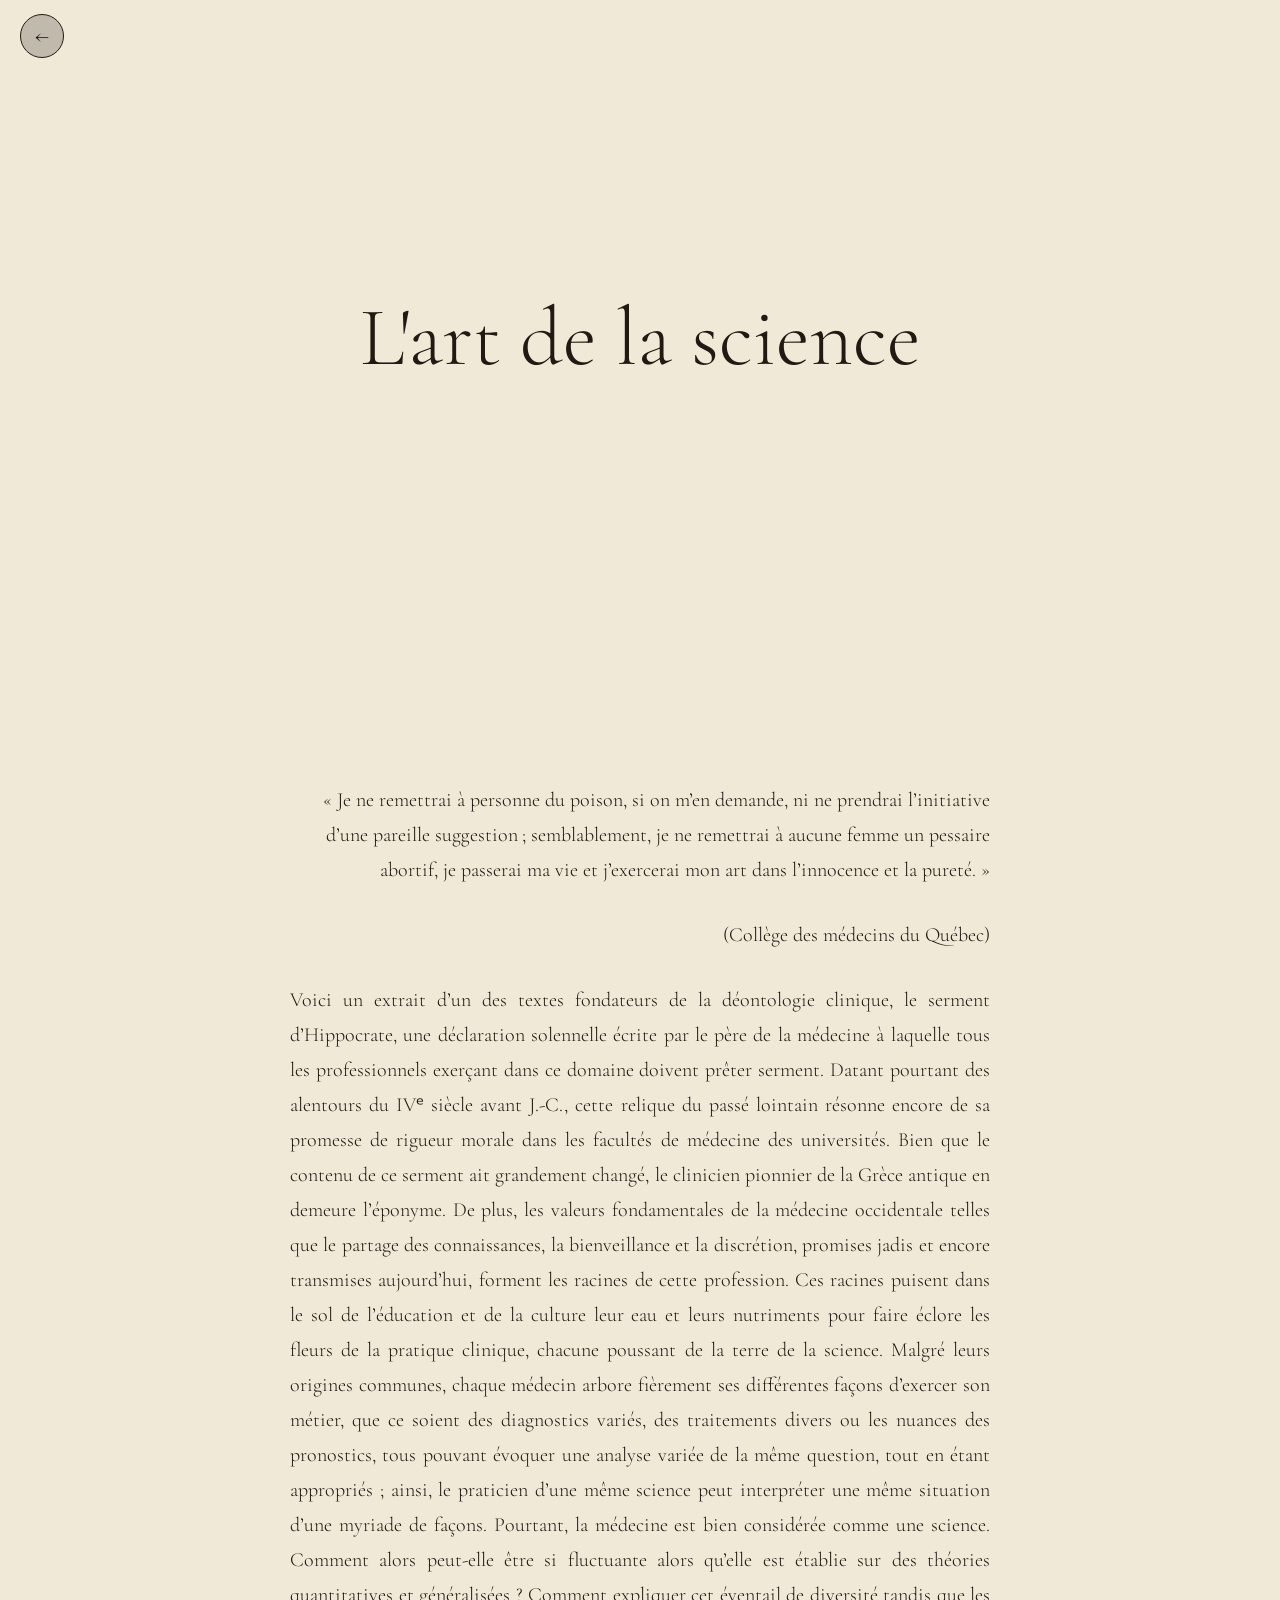
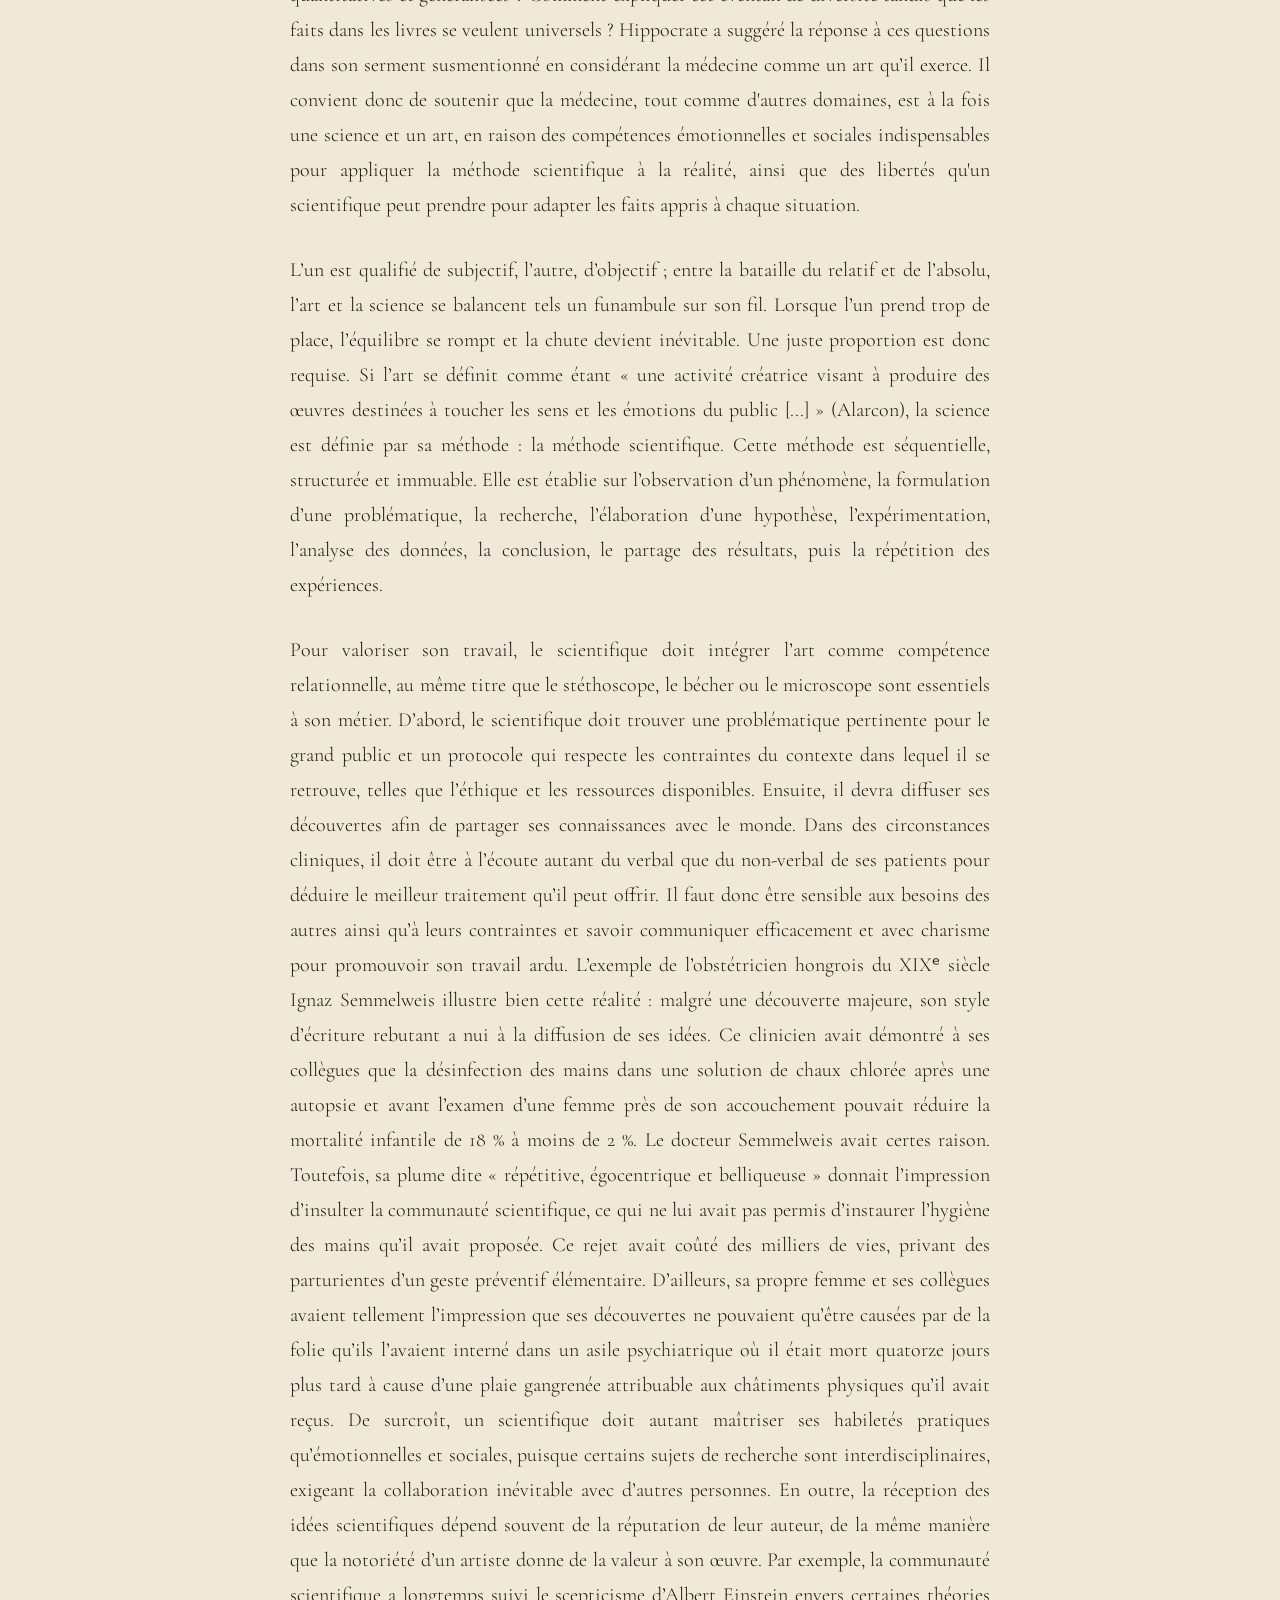
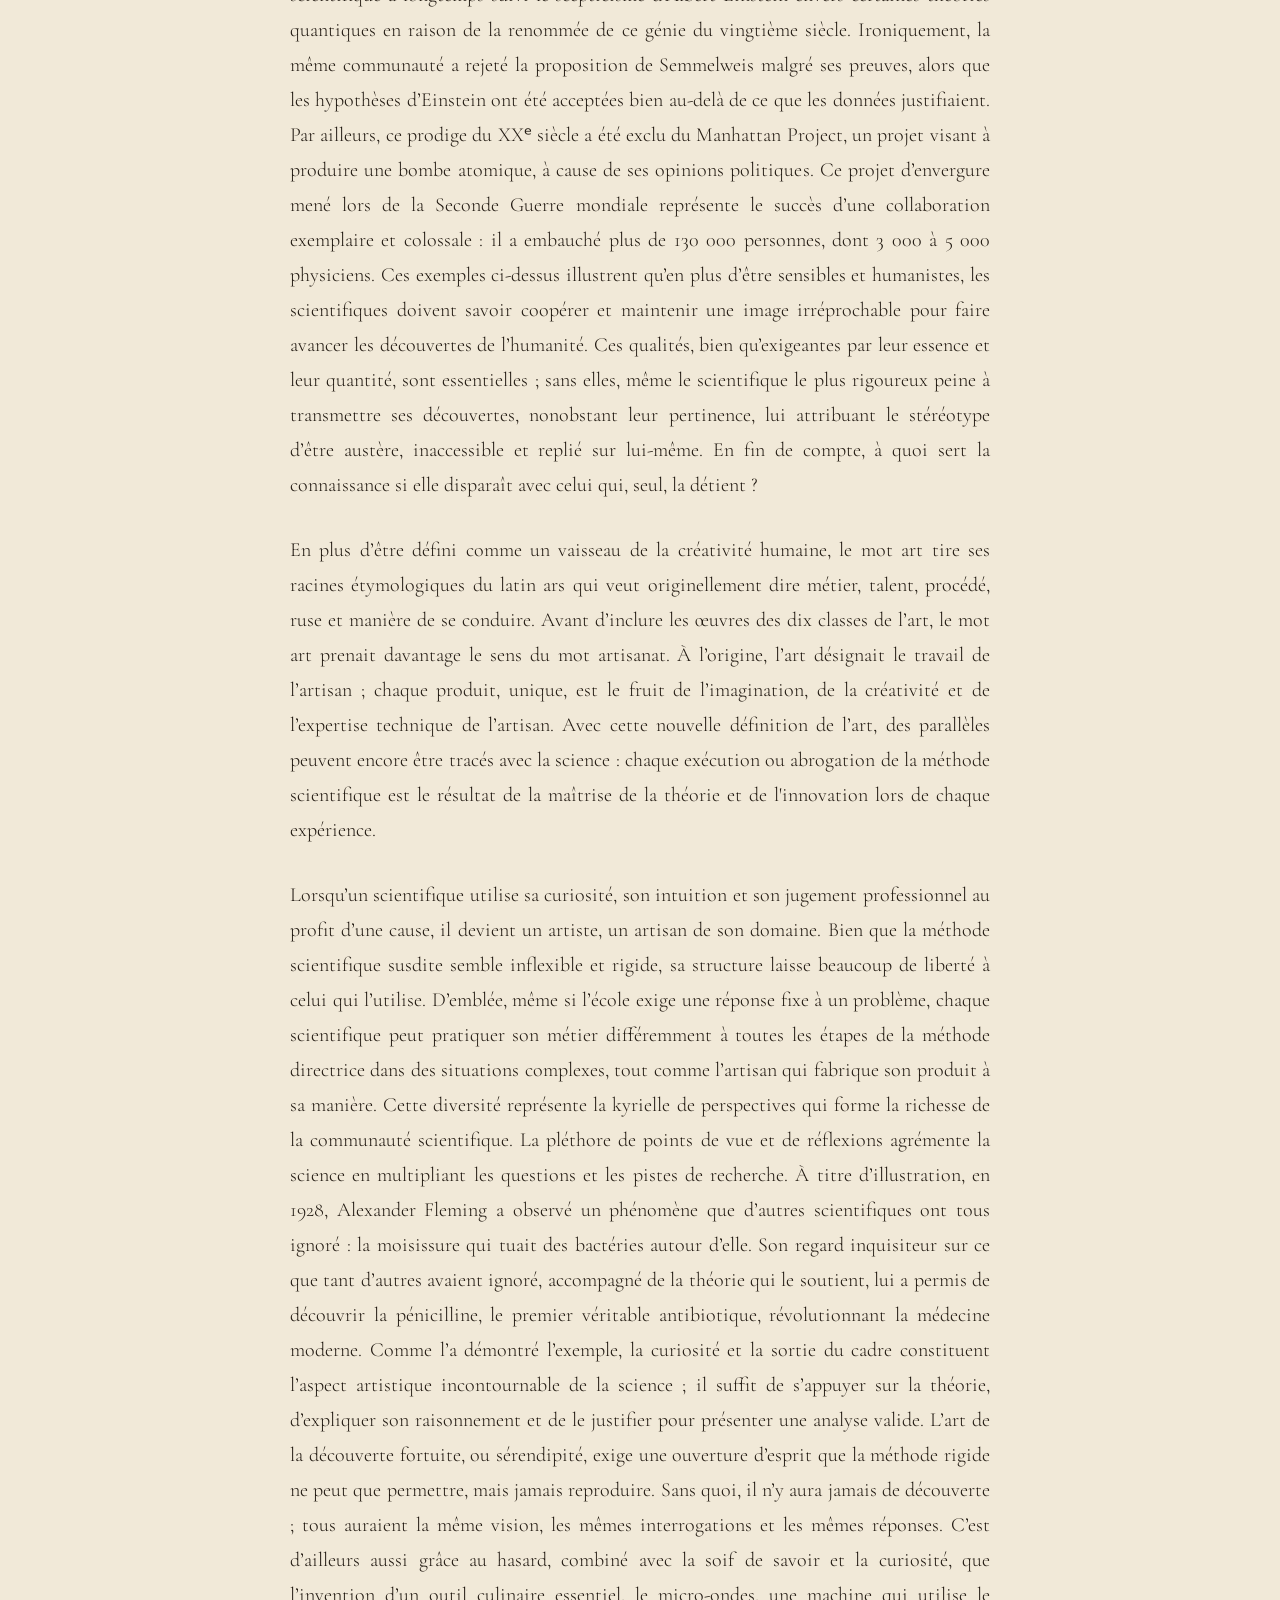
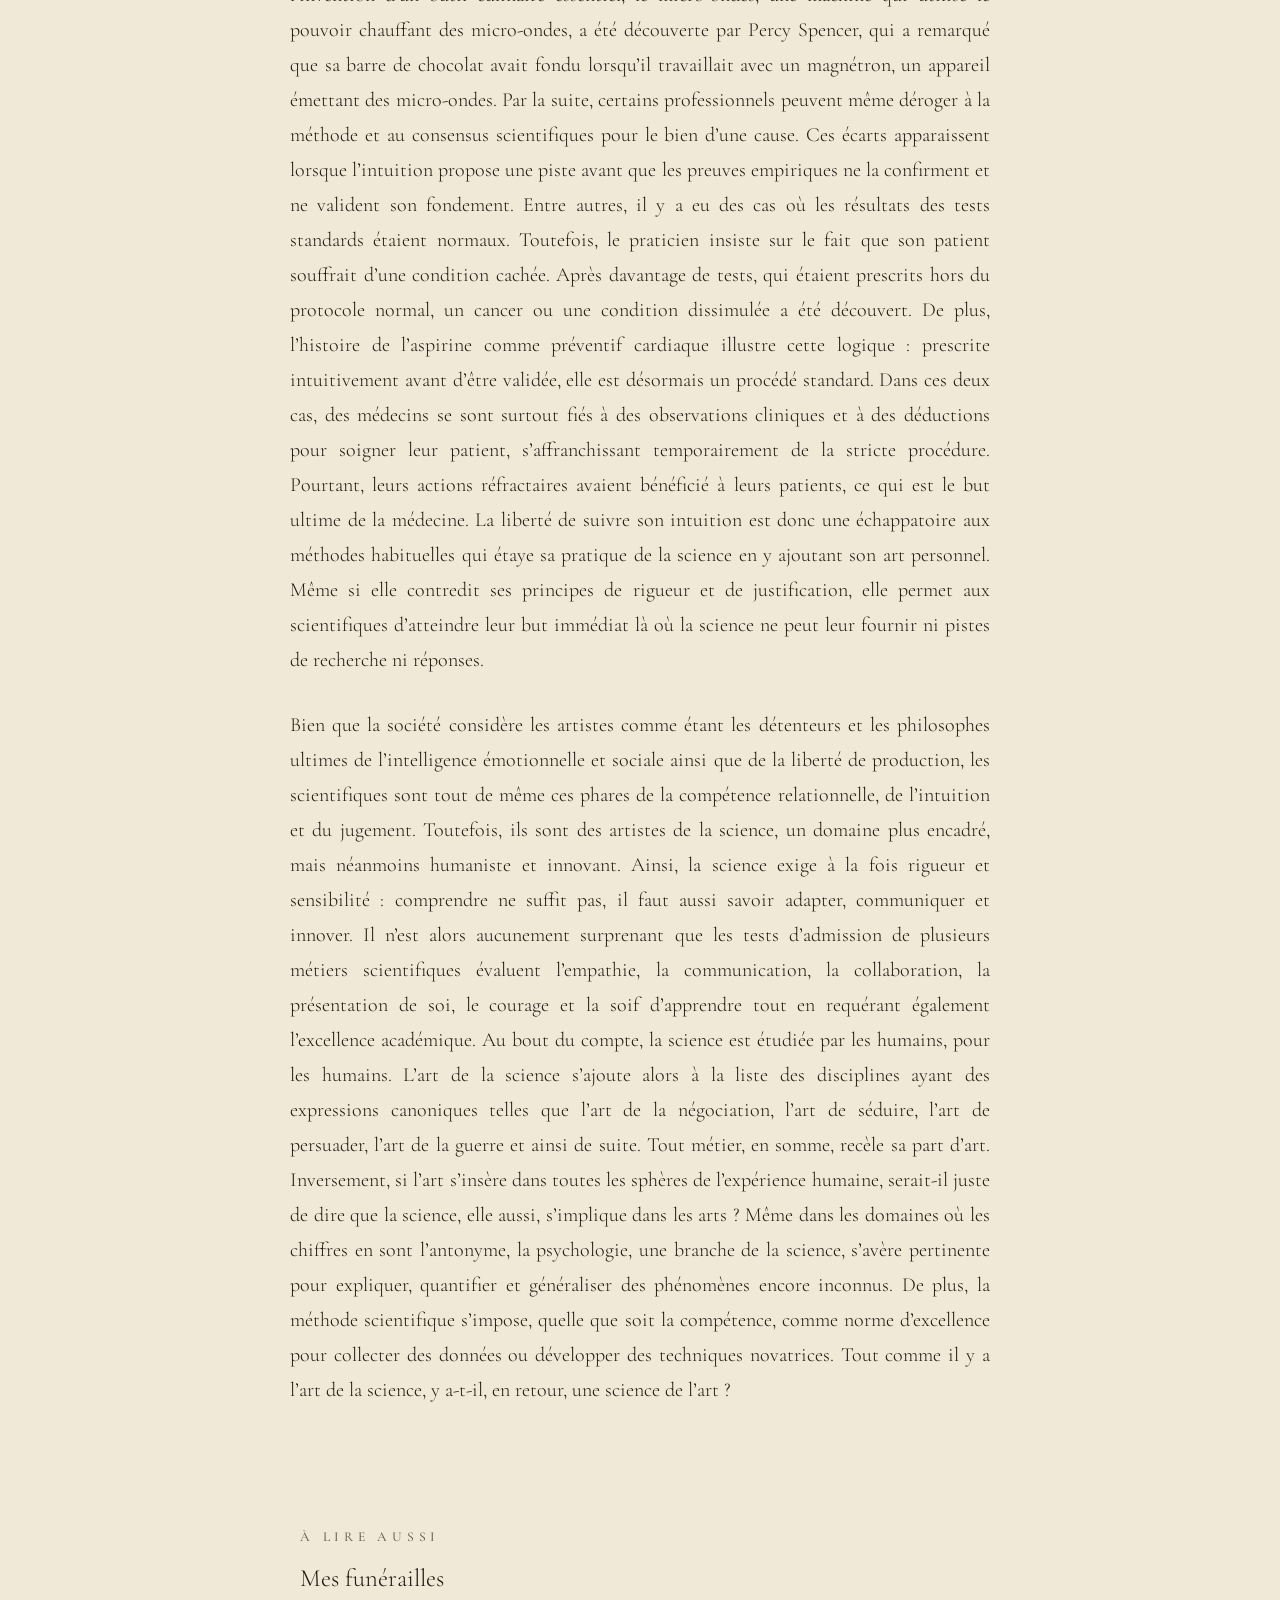
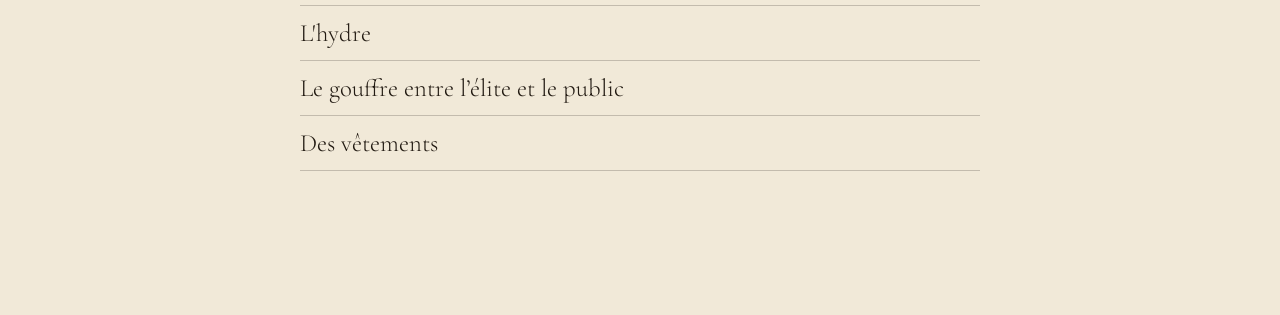
==== textes/l-art-de-la-science/index.html @ 36c3bfe8 "Update index.html" ====
<!DOCTYPE html>
<html lang="fr" class="standalone">
<head>
<meta charset="utf-8">
<meta name="viewport" content="width=device-width, initial-scale=1, viewport-fit=cover">
<title>L'art de la science — Le Contre-Journal</title>
<meta name="description" content="L'art de la science : une réflexion sur la médecine, la méthode scientifique et la place de la créativité dans la pratique scientifique.">
<link rel="canonical" href="https://lecontre-journal.com/textes/l-art-de-la-science/">
<meta name="robots" content="index,follow,max-image-preview:large">
<meta name="theme-color" content="#f1e9d8">
<meta property="og:type" content="article">
<meta property="og:site_name" content="Le Contre-Journal">
<meta property="og:locale" content="fr_FR">
<meta property="og:title" content="L'art de la science — Le Contre-Journal">
<meta property="og:description" content="Une réflexion sur la médecine comme science et comme art.">
<meta property="og:url" content="https://lecontre-journal.com/textes/l-art-de-la-science/">
<meta name="twitter:card" content="summary">
<meta name="twitter:title" content="L'art de la science — Le Contre-Journal">
<meta name="twitter:description" content="Une réflexion sur la médecine comme science et comme art.">

<link rel="icon" href="../../favicon.svg" type="image/svg+xml">
<link rel="stylesheet" href="https://fonts.googleapis.com/css2?family=Cormorant+Garamond:ital,wght@0,300;0,500;0,700;1,300;1,500&family=EB+Garamond:ital,wght@0,400;0,600;1,400&family=Playfair+Display:ital,wght@0,400;0,700;1,400&family=Cinzel:wght@400;600&family=Special+Elite&family=Inter:wght@300;500&family=Caveat:wght@400;600&display=swap">
<link rel="stylesheet" href="../../style.css">

<script type="application/ld+json">
{
  "@context": "https://schema.org",
  "@type": "Article",
  "name": "L'art de la science",
  "headline": "L'art de la science",
  "description": "Une réflexion sur la médecine comme science et comme art.",
  "inLanguage": "fr",
  "url": "https://lecontre-journal.com/textes/l-art-de-la-science/",
  "isPartOf": {
    "@type": "WebSite",
    "name": "Le Contre-Journal",
    "url": "https://lecontre-journal.com/"
  },
  "publisher": {
    "@type": "Organization",
    "name": "Le Contre-Journal"
  },
  "genre": "Textes"
}
</script>

<style>
html, body {
    background: #f1e9d8;
}
</style>

<noscript>
<style>
.l {
    opacity: 1 !important;
    transform: none !important;
    filter: none !important;
    letter-spacing: normal !important;
}
</style>
</noscript>
</head>

<body class="standalone">

<main id="rd" class="show standalone" data-th="encre"
style="background:#f1e9d8;color:#221a12;--fgc:34,26,18;font-family:'Cormorant Garamond',Georgia,serif">

<a class="bk" href="../../index.html" aria-label="Retour à l’accueil">←</a>

<header class="hero">
    <h1>L'art de la science</h1>
</header>

<article class="tx" style="font-size:20px;line-height:1.75;padding-left:18px;padding-right:18px;text-align:left;letter-spacing:0em;font-weight:300;font-style:normal">

<p class="pp l" style="text-align:right">
« Je ne remettrai à personne du poison, si on m’en demande, ni ne prendrai l’initiative d’une pareille suggestion ; semblablement, je ne remettrai à aucune femme un pessaire abortif, je passerai ma vie et j’exercerai mon art dans l’innocence et la pureté. »
</p>

<p class="pp l" style="text-align:right">
(Collège des médecins du Québec)
</p>

<p class="pp l" style="text-align:justify">
Voici un extrait d’un des textes fondateurs de la déontologie clinique, le serment d’Hippocrate, une déclaration solennelle écrite par le père de la médecine à laquelle tous les professionnels exerçant dans ce domaine doivent prêter serment. Datant pourtant des alentours du IVᵉ siècle avant J.-C., cette relique du passé lointain résonne encore de sa promesse de rigueur morale dans les facultés de médecine des universités. Bien que le contenu de ce serment ait grandement changé, le clinicien pionnier de la Grèce antique en demeure l’éponyme. De plus, les valeurs fondamentales de la médecine occidentale telles que le partage des connaissances, la bienveillance et la discrétion, promises jadis et encore transmises aujourd’hui, forment les racines de cette profession. Ces racines puisent dans le sol de l’éducation et de la culture leur eau et leurs nutriments pour faire éclore les fleurs de la pratique clinique, chacune poussant de la terre de la science. Malgré leurs origines communes, chaque médecin arbore fièrement ses différentes façons d’exercer son métier, que ce soient des diagnostics variés, des traitements divers ou les nuances des pronostics, tous pouvant évoquer une analyse variée de la même question, tout en étant appropriés ; ainsi, le praticien d’une même science peut interpréter une même situation d’une myriade de façons. Pourtant, la médecine est bien considérée comme une science. Comment alors peut-elle être si fluctuante alors qu’elle est établie sur des théories quantitatives et généralisées ? Comment expliquer cet éventail de diversité tandis que les faits dans les livres se veulent universels ? Hippocrate a suggéré la réponse à ces questions dans son serment susmentionné en considérant la médecine comme un art qu’il exerce. Il convient donc de soutenir que la médecine, tout comme d'autres domaines, est à la fois une science et un art, en raison des compétences émotionnelles et sociales indispensables pour appliquer la méthode scientifique à la réalité, ainsi que des libertés qu'un scientifique peut prendre pour adapter les faits appris à chaque situation.
</p>

<p class="pp l" style="text-align:justify">
L’un est qualifié de subjectif, l’autre, d’objectif ; entre la bataille du relatif et de l’absolu, l’art et la science se balancent tels un funambule sur son fil. Lorsque l’un prend trop de place, l’équilibre se rompt et la chute devient inévitable. Une juste proportion est donc requise. Si l’art se définit comme étant « une activité créatrice visant à produire des œuvres destinées à toucher les sens et les émotions du public [...] » (Alarcon), la science est définie par sa méthode : la méthode scientifique. Cette méthode est séquentielle, structurée et immuable. Elle est établie sur l’observation d’un phénomène, la formulation d’une problématique, la recherche, l’élaboration d’une hypothèse, l’expérimentation, l’analyse des données, la conclusion, le partage des résultats, puis la répétition des expériences.
</p>

<p class="pp l" style="text-align:justify">
Pour valoriser son travail, le scientifique doit intégrer l’art  comme compétence relationnelle, au même titre que le stéthoscope, le bécher ou le microscope sont essentiels à son métier. D’abord, le scientifique doit trouver une problématique pertinente pour le grand public et un protocole qui respecte les contraintes du contexte dans lequel il se retrouve, telles que l’éthique et les ressources disponibles. Ensuite, il devra diffuser ses découvertes afin de partager ses connaissances avec le monde. Dans des circonstances cliniques, il doit être à l’écoute autant du verbal que du non-verbal de ses patients pour déduire le meilleur traitement qu’il peut offrir. Il faut donc être sensible aux besoins des autres ainsi qu’à leurs contraintes et savoir communiquer efficacement et avec charisme pour promouvoir son travail ardu. L’exemple de l’obstétricien hongrois du XIXᵉ siècle Ignaz Semmelweis illustre bien cette réalité : malgré une découverte majeure, son style d’écriture rebutant a nui à la diffusion de ses idées. Ce clinicien avait démontré à ses collègues que la désinfection des mains dans une solution de chaux chlorée après une autopsie et avant l’examen d’une femme près de son accouchement pouvait réduire la mortalité infantile de 18 % à moins de 2 %. Le docteur Semmelweis avait certes raison. Toutefois, sa plume dite « répétitive, égocentrique et belliqueuse » donnait l’impression d’insulter la communauté scientifique, ce qui ne lui avait pas permis d’instaurer l’hygiène des mains qu’il avait proposée. Ce rejet avait coûté des milliers de vies, privant des parturientes d’un geste préventif élémentaire. D’ailleurs, sa propre femme et ses collègues avaient tellement l’impression que ses découvertes ne pouvaient qu’être causées par de la folie qu’ils l’avaient interné dans un asile psychiatrique où il était mort quatorze jours plus tard à cause d’une plaie gangrenée attribuable aux châtiments physiques qu’il avait reçus. De surcroît, un scientifique doit autant maîtriser ses habiletés pratiques qu’émotionnelles et sociales, puisque certains sujets de recherche sont interdisciplinaires, exigeant la collaboration inévitable avec d’autres personnes. En outre, la réception des idées scientifiques dépend souvent de la réputation de leur auteur, de la même manière que la notoriété d’un artiste donne de la valeur à son œuvre. Par exemple, la communauté scientifique a longtemps suivi le scepticisme d’Albert Einstein envers certaines théories quantiques en raison de la renommée de ce génie du vingtième siècle. Ironiquement, la même communauté a rejeté la proposition de Semmelweis malgré ses preuves, alors que les hypothèses d’Einstein ont été acceptées bien au-delà de ce que les données justifiaient. Par ailleurs, ce prodige du XXᵉ siècle a été exclu du Manhattan Project, un projet visant à produire une bombe atomique, à cause de ses opinions politiques. Ce projet d’envergure mené lors de la Seconde Guerre mondiale représente le succès d’une collaboration exemplaire et colossale : il a embauché plus de 130 000 personnes, dont 3 000 à 5 000 physiciens. Ces exemples ci-dessus illustrent qu’en plus d’être sensibles et humanistes, les scientifiques doivent savoir coopérer et maintenir une image irréprochable pour faire avancer les découvertes de l’humanité. Ces qualités, bien qu’exigeantes par leur essence et leur quantité, sont essentielles ; sans elles, même le scientifique le plus rigoureux peine à transmettre ses découvertes, nonobstant leur pertinence, lui attribuant le stéréotype d’être austère, inaccessible et replié sur lui-même. En fin de compte, à quoi sert la connaissance si elle disparaît avec celui qui, seul, la détient ?
</p>

<p class="pp l" style="text-align:justify">
En plus d’être défini comme un vaisseau de la créativité humaine, le mot art tire ses racines étymologiques du latin ars qui veut originellement dire métier, talent, procédé, ruse et manière de se conduire. Avant d’inclure les œuvres des dix classes de l’art, le mot art prenait davantage le sens du mot artisanat. À l’origine, l’art désignait le travail de l’artisan ; chaque produit, unique, est le fruit de l’imagination, de la créativité et de l’expertise technique de l’artisan. Avec cette nouvelle définition de l’art, des parallèles peuvent encore être tracés avec la science : chaque exécution ou abrogation de la méthode scientifique est le résultat de la maîtrise de la théorie et de l'innovation lors de chaque expérience.
</p>

<p class="pp l" style="text-align:justify">
Lorsqu’un scientifique utilise sa curiosité, son intuition et son jugement professionnel au profit d’une cause, il devient un artiste, un artisan de son domaine. Bien que la méthode scientifique susdite semble inflexible et rigide, sa structure laisse beaucoup de liberté à celui qui l’utilise. D’emblée, même si l’école exige une réponse fixe à un problème, chaque scientifique peut pratiquer son métier différemment à toutes les étapes de la méthode directrice dans des situations complexes, tout comme l’artisan qui fabrique son produit à sa manière. Cette diversité représente la kyrielle de perspectives qui forme la richesse de la communauté scientifique. La pléthore de points de vue et de réflexions agrémente la science en multipliant les questions et les pistes de recherche. À titre d’illustration, en 1928, Alexander Fleming a observé un phénomène que d’autres scientifiques ont tous ignoré : la moisissure qui tuait des bactéries autour d’elle. Son regard inquisiteur sur ce que tant d’autres avaient ignoré, accompagné de la théorie qui le soutient, lui a permis de découvrir la pénicilline, le premier véritable antibiotique, révolutionnant la médecine moderne. Comme l’a démontré l’exemple, la curiosité et la sortie du cadre constituent l’aspect artistique incontournable de la science ; il suffit de s’appuyer sur la théorie, d’expliquer son raisonnement et de le justifier pour présenter une analyse valide. L’art de la découverte fortuite, ou sérendipité, exige une ouverture d’esprit que la méthode rigide ne peut que permettre, mais jamais reproduire. Sans quoi, il n’y aura jamais de découverte ; tous auraient la même vision, les mêmes interrogations et les mêmes réponses. C’est d’ailleurs aussi grâce au  hasard, combiné avec la soif de savoir et la curiosité, que l’invention d’un outil culinaire essentiel, le micro-ondes, une machine qui utilise le pouvoir chauffant des micro-ondes, a été découverte par Percy Spencer, qui a remarqué que sa barre de chocolat avait fondu lorsqu’il travaillait avec un magnétron, un appareil émettant des micro-ondes. Par la suite, certains professionnels peuvent même déroger à la méthode et au consensus scientifiques pour le bien d’une cause. Ces écarts apparaissent lorsque l’intuition propose une piste avant que les preuves empiriques ne la confirment et ne valident son fondement. Entre autres, il y a eu des cas où les résultats des tests standards étaient normaux. Toutefois, le praticien insiste sur le fait que son patient souffrait d’une condition cachée. Après davantage de tests, qui étaient prescrits hors du protocole normal, un cancer ou une condition dissimulée a été découvert. De plus, l’histoire de l’aspirine comme préventif cardiaque illustre cette logique : prescrite intuitivement avant d’être validée, elle est désormais un procédé standard. Dans ces deux cas, des médecins se sont surtout fiés à des observations cliniques et à des déductions pour soigner leur patient, s’affranchissant temporairement de la stricte procédure. Pourtant, leurs actions réfractaires avaient bénéficié à leurs patients, ce qui est le but ultime de la médecine. La liberté de suivre son intuition est donc une échappatoire aux méthodes habituelles qui étaye sa pratique de la science en y ajoutant son art personnel. Même si elle contredit ses principes de rigueur et de justification, elle permet aux scientifiques d’atteindre leur but immédiat là où la science ne peut leur fournir ni pistes de recherche ni réponses.
</p>

<p class="pp l" style="text-align:justify">
Bien que la société considère les artistes comme étant les détenteurs et les philosophes ultimes de l’intelligence émotionnelle et sociale ainsi que de la liberté de production, les scientifiques sont tout de même ces phares de la compétence relationnelle, de l’intuition et du jugement. Toutefois, ils sont des artistes de la science, un domaine plus encadré, mais néanmoins humaniste et innovant. Ainsi, la science exige à la fois rigueur et sensibilité : comprendre ne suffit pas, il faut aussi savoir adapter, communiquer et innover. Il n’est alors aucunement surprenant que les tests d’admission de plusieurs métiers scientifiques évaluent l’empathie, la communication, la collaboration, la présentation de soi, le courage et la soif d’apprendre tout en requérant également l’excellence académique. Au bout du compte, la science est étudiée par les humains, pour les humains. L’art de la science s’ajoute alors à la liste des disciplines ayant des expressions canoniques telles que l’art de la négociation, l’art de séduire, l’art de persuader, l’art de la guerre et ainsi de suite. Tout métier, en somme, recèle sa part d’art. Inversement, si l’art s’insère dans toutes les sphères de l’expérience humaine, serait-il juste de dire que la science, elle aussi, s’implique dans les arts ? Même dans les domaines où les chiffres en sont l’antonyme, la psychologie, une branche de la science, s’avère pertinente pour expliquer, quantifier et généraliser des phénomènes encore inconnus. De plus, la méthode scientifique s’impose, quelle que soit la compétence, comme norme d’excellence pour collecter des données ou développer des techniques novatrices. Tout comme il y a l’art de la science, y a-t-il, en retour, une science de l’art ?
</p>

</article>

<nav class="more" aria-label="Autres textes">
<h2>À lire aussi</h2>
<a href="../mes-funerailles/index.html">Mes funérailles</a>
<a href="../l-hydre/index.html">L'hydre</a>
<a href="../le-gouffre-entre-l-elite-et-le-public/index.html">Le gouffre entre l’élite et le public</a>
<a href="../des-vetements/index.html">Des vêtements</a>
</nav>

</main>

<script>
(function(){
    var q = document.querySelectorAll('.st,.pp,.fig');

    function on(n){
        if(n.classList.contains('st')){
            n.querySelectorAll('.l').forEach(function(l){
                l.classList.add('in');
            });
        } else {
            n.classList.add('in');
        }
    }

    if(!('IntersectionObserver' in window)){
        q.forEach(on);
        return;
    }

    var io = new IntersectionObserver(function(es){
        es.forEach(function(e){
            if(e.isIntersecting){
                on(e.target);
                io.unobserve(e.target);
            }
        });
    }, {
        threshold:0,
        rootMargin:'0px 0px 40% 0px'
    });

    q.forEach(function(n){
        io.observe(n);
    });
})();
</script>

</body>
</html>
---- style.css ----
html,body{margin:0;height:100%;background:#000;color:#e9e4f5;font-family:'Cormorant Garamond',Georgia,serif;-webkit-font-smoothing:antialiased}
*{box-sizing:border-box}
#intro{position:fixed;inset:0;z-index:20;background:#000;overflow:hidden;transition:opacity .8s;will-change:opacity}
#rain{position:absolute;left:0;top:0;width:100%;height:100%;will-change:transform;transform:translate3d(0,0,0);backface-visibility:hidden;contain:strict}
#skip{position:absolute;z-index:2;top:max(env(safe-area-inset-top),16px);right:clamp(12px,3vw,24px);background:#000a;border:1px solid #fff9;border-radius:99px;color:#fff;font:300 clamp(0.82rem,2.2vw,0.98rem) 'Cormorant Garamond',Georgia,serif;letter-spacing:.08em;padding:clamp(6px,1.6vw,9px) clamp(12px,3.2vw,18px);backdrop-filter:blur(6px);-webkit-backdrop-filter:blur(6px);cursor:pointer;transition:background .3s,border-color .3s}
#skip:hover{background:rgba(255,255,255,0.18);border-color:#fff}
#idx{position:fixed;inset:0;z-index:5;overflow:auto;background:#000;padding:max(env(safe-area-inset-top),24px) clamp(16px,5vw,36px) clamp(60px,12vh,110px);box-sizing:border-box}
.idx-container{max-width:min(38rem,100%);margin:0 auto;text-align:left;box-sizing:border-box}
.idx-container>*{opacity:0}
#idx.show .idx-container>*{animation:up 1.8s ease both}
@keyframes up{from{opacity:0;transform:translateY(18px)}to{opacity:1;transform:none}}
#idx h1,.idx-container h1{font-weight:300;font-size:clamp(2.4rem,9.5vw,4.5rem);margin:clamp(4vh,8vh,11vh) 0 .2em;line-height:1.08;text-align:left}
.by,.idx-container .by{font-size:clamp(0.85rem,2.3vw,1.1rem);letter-spacing:clamp(0.1em,0.25vw,0.16em);text-transform:uppercase;opacity:.8;font-weight:400;margin:-0.1em 0 clamp(1rem,2.5vh,1.6em);color:#e9e4f5;text-align:left}
.sub,.idx-container .sub{opacity:.65;font-style:italic;font-size:clamp(1.02rem,2.8vw,1.3rem);line-height:1.55;margin:0 0 clamp(2rem,5vh,3.5rem);text-align:left}
#idx h2,.idx-container h2{font-size:clamp(0.72rem,1.8vw,0.85rem);letter-spacing:.35em;text-transform:uppercase;color:#8c8c8c;font-weight:500;margin:clamp(1.8rem,4vh,2.8rem) 0 .4rem;text-align:left}
.it{display:block;width:100%;text-align:left;background:none;border:0;border-bottom:1px solid #ffffff18;color:inherit;font:300 clamp(1.25rem,3.8vw,1.65rem) 'Cormorant Garamond',Georgia,serif;padding:clamp(0.6rem,1.8vh,0.85rem) 0;transition:padding .4s,color .4s;text-decoration:none}
.it:active,.it:hover{padding-left:.8rem;color:#fff}
#rd{position:fixed;inset:0;z-index:6;overflow:auto;opacity:0;pointer-events:none;transition:opacity .7s,background .7s}
#rd.show{opacity:1;pointer-events:auto}
.bk{position:fixed;top:max(env(safe-area-inset-top),14px);left:clamp(12px,3vw,20px);z-index:7;width:clamp(38px,8vw,44px);height:clamp(38px,8vw,44px);border-radius:50%;border:1px solid currentColor;background:#0003;color:inherit;font-size:clamp(1.1rem,2.5vw,1.35rem);backdrop-filter:blur(6px);-webkit-backdrop-filter:blur(6px);display:grid;place-items:center;text-decoration:none}
.hero{height:clamp(55vh,75vh,85vh);display:grid;place-items:center;text-align:center;position:relative;overflow:hidden;padding:0 clamp(16px,4vw,32px)}
.hero img{position:absolute;inset:-10% 0;width:100%;height:120%;object-fit:cover;opacity:.4}
.hero h1{position:relative;font-weight:300;font-size:clamp(2.4rem,9vw,5.2rem);line-height:1.08;margin:0;animation:ti 2s both}
@keyframes ti{from{opacity:0;letter-spacing:.3em;filter:blur(10px)}}
.tx{max-width:46rem;margin:0 auto;padding-top:12vh;padding-bottom:30vh}
.st{margin:0 0 3.4rem}
.l{display:block;opacity:0;transition:all 1.4s ease}
[data-th=nuit] .l,[data-th=blanc] .l{transform:translateY(22px);filter:blur(8px)}
[data-th=encre] .l{transform:translateX(-26px)}
[data-th=aube] .l{transform:scale(.9)}
[data-th=brume] .l{letter-spacing:.35em}
.l.in,[data-th] .l.in{opacity:1;transform:none;filter:none;letter-spacing:normal}
.ep{max-width:34rem;margin:0 auto;padding:0 20px 30vh;display:grid;gap:10px}
.ep input,.ep select,.ep textarea{font:1rem system-ui,sans-serif;padding:10px;border-radius:8px;border:1px solid #8886;background:#fff2;color:inherit;width:100%}
.ep option{color:#000}
.re-wrap{margin:clamp(1.8rem,4vh,2.8rem) 0 2rem;text-align:left}
#re,.btn{display:inline-block;padding:clamp(6px,1.4vw,9px) clamp(14px,2.8vw,20px);border-radius:99px;border:1px solid rgba(255,255,255,0.35);background:rgba(255,255,255,0.04);backdrop-filter:blur(6px);-webkit-backdrop-filter:blur(6px);color:#ccc;font-family:'Cormorant Garamond',Georgia,serif;font-size:clamp(0.8rem,1.8vw,0.92rem);font-weight:400;letter-spacing:0.12em;text-transform:uppercase;text-align:left;cursor:pointer;transition:all .3s ease;box-sizing:border-box}
#re:hover,#re:active,.btn:hover,.btn:active{background:rgba(255,255,255,0.14);border-color:#fff;color:#fff;transform:translateY(-1px)}
.ep .btn{margin:0;color:inherit;border-color:currentColor}
#pen,#sv{position:fixed;z-index:9;bottom:max(env(safe-area-inset-bottom),18px);border:0;border-radius:99px;font:1rem system-ui,sans-serif;padding:12px 18px;background:#fff;color:#000}
#pen{left:18px;font-size:1.2rem}#sv{right:18px}
[contenteditable]{outline:1px dashed #fff88;outline-offset:6px}
.pp{margin:0 0 1.5em;hyphens:auto}
.pp.l{display:block}
.md{position:fixed;top:max(env(safe-area-inset-top),14px);right:16px;z-index:7;height:42px;padding:0 14px;border-radius:99px;border:1px solid currentColor;background:#0003;color:inherit;font:1rem 'Cormorant Garamond',Georgia,serif;backdrop-filter:blur(6px)}
.tb{position:fixed;top:max(env(safe-area-inset-top),10px);left:64px;right:10px;z-index:8;display:grid;gap:6px;max-height:44vh;overflow:auto;padding:7px 9px;border-radius:12px;background:#000d;color:#fff;font:.75rem system-ui,sans-serif;backdrop-filter:blur(8px)}
.tb label{display:grid;gap:2px;font-size:.62rem;opacity:.9;white-space:nowrap}
.tb input[type=range]{width:86px}
.tb button,.tb select{font:.8rem system-ui,sans-serif;padding:7px 10px;border:1px solid #fff6;border-radius:8px;background:#fff1;color:#fff;white-space:nowrap}
.tb option{color:#000}
.tb button.on{background:#fff;color:#000}
.ep small{opacity:.7;font:.8rem system-ui,sans-serif}
.tb .r{display:flex;gap:7px;align-items:center;overflow-x:auto;padding-bottom:2px}
.tb .sep{width:1px;height:22px;background:#fff4;flex:none}
.tb input[type=color]{width:28px;height:28px;padding:0;border:1px solid #fff6;border-radius:8px;background:none}
.tb .cl{display:flex;align-items:center;gap:4px;flex:none;font-size:.9rem}
.tb .r>*{flex:none}
.sw{width:26px;height:26px;padding:0!important;border-radius:50%!important;border:2px solid #fff6!important}
.sw.on{border-color:#fff!important}
#edt{outline:none;box-shadow:inset 0 0 0 1px #8885;min-height:50vh;border-radius:6px;cursor:text}
#edt p{margin:0;min-height:1.2em}
.fog{position:fixed;inset:0;z-index:0;pointer-events:none;overflow:hidden;opacity:.55}
.fog.f2{opacity:1}
.fog::before,.fog::after{content:"";position:absolute;inset:-30%;background:radial-gradient(40% 32% at 25% 35%,rgba(var(--fgc),.17),transparent 70%),radial-gradient(45% 35% at 75% 60%,rgba(var(--fgc),.13),transparent 70%),radial-gradient(35% 30% at 50% 88%,rgba(var(--fgc),.15),transparent 70%);filter:blur(34px);animation:fg1 42s ease-in-out infinite alternate}
.fog::after{animation-duration:63s;animation-delay:-25s;animation-direction:alternate-reverse;opacity:.8}
@keyframes fg1{from{transform:translate3d(-7%,-4%,0) scale(1)}to{transform:translate3d(8%,5%,0) scale(1.2)}}
.hero,.tx,.ep{position:relative;z-index:1}
[data-th="brouillard"] .l,[data-th="crépuscule"] .l{transform:translateY(22px);filter:blur(8px)}
[data-th="sépia"] .l{transform:translateX(-26px)}
.fig{margin:2.4rem 0;text-align:center}
.fig img,#edt img{max-width:100%;height:auto;border-radius:3px;vertical-align:middle}
#edt img{cursor:pointer}
#edt img.sel{outline:3px solid #7fb3ff;outline-offset:2px}
#tabs{position:fixed;z-index:6;top:max(env(safe-area-inset-top),14px);right:16px;display:flex;gap:8px}
#abt,#aut{max-width:40vw;overflow:hidden;text-overflow:ellipsis;white-space:nowrap;padding:9px 18px;border-radius:99px;border:1px solid #fff9;background:#000a;color:#fff;font:1rem 'Cormorant Garamond',Georgia,serif;letter-spacing:.08em;backdrop-filter:blur(6px);transition:background .3s,color .3s}
#abt:hover,#aut:hover{background:#fff;color:#000}
.bgimg{position:fixed;inset:0;z-index:0;pointer-events:none;background-size:cover;background-position:center;background-repeat:no-repeat}
#toast{position:fixed;z-index:10;left:50%;top:max(env(safe-area-inset-top),16px);transform:translateX(-50%);background:#000c;color:#fff;padding:8px 14px;border-radius:8px;font:.9rem system-ui,sans-serif;opacity:0;transition:opacity .4s;pointer-events:none}
/* Standalone reader page styles with fluid responsive scaling */
html.standalone, body.standalone { height:auto }
#rd.standalone { position:relative;inset:auto;z-index:auto;overflow:visible;opacity:1;pointer-events:auto;min-height:100vh;transition:none }
a.bk { display:grid;place-items:center;text-decoration:none }
.tx { max-width:min(46rem,100%);padding-bottom:10vh;box-sizing:border-box }
.more { max-width:min(46rem,100%);margin:0 auto;padding:0 clamp(16px,4vw,28px) clamp(10vh,16vh,20vh);position:relative;z-index:1;box-sizing:border-box }
.more h2 { font-size:clamp(0.72rem,1.8vw,0.85rem);letter-spacing:.35em;text-transform:uppercase;opacity:.65;font-weight:500;margin:0 0 .4rem }
.more a { display:block;color:inherit;text-decoration:none;font-size:clamp(1.2rem,3.5vw,1.55rem);font-weight:300;padding:clamp(0.5rem,1.5vh,0.75rem) 0;border-bottom:1px solid rgba(var(--fgc),.22);transition:padding-left .3s }
.more a:hover { padding-left:.6rem }
.sr { position:absolute;width:1px;height:1px;overflow:hidden;clip:rect(0 0 0 0);white-space:nowrap }
a.it { text-decoration:none;box-sizing:border-box }




/* Mobile-only margins */
@media screen and (max-width: 600px) {
    .tx {
        padding-left: 18px !important;
        padding-right: 18px !important;
        box-sizing: border-box;
    }
}
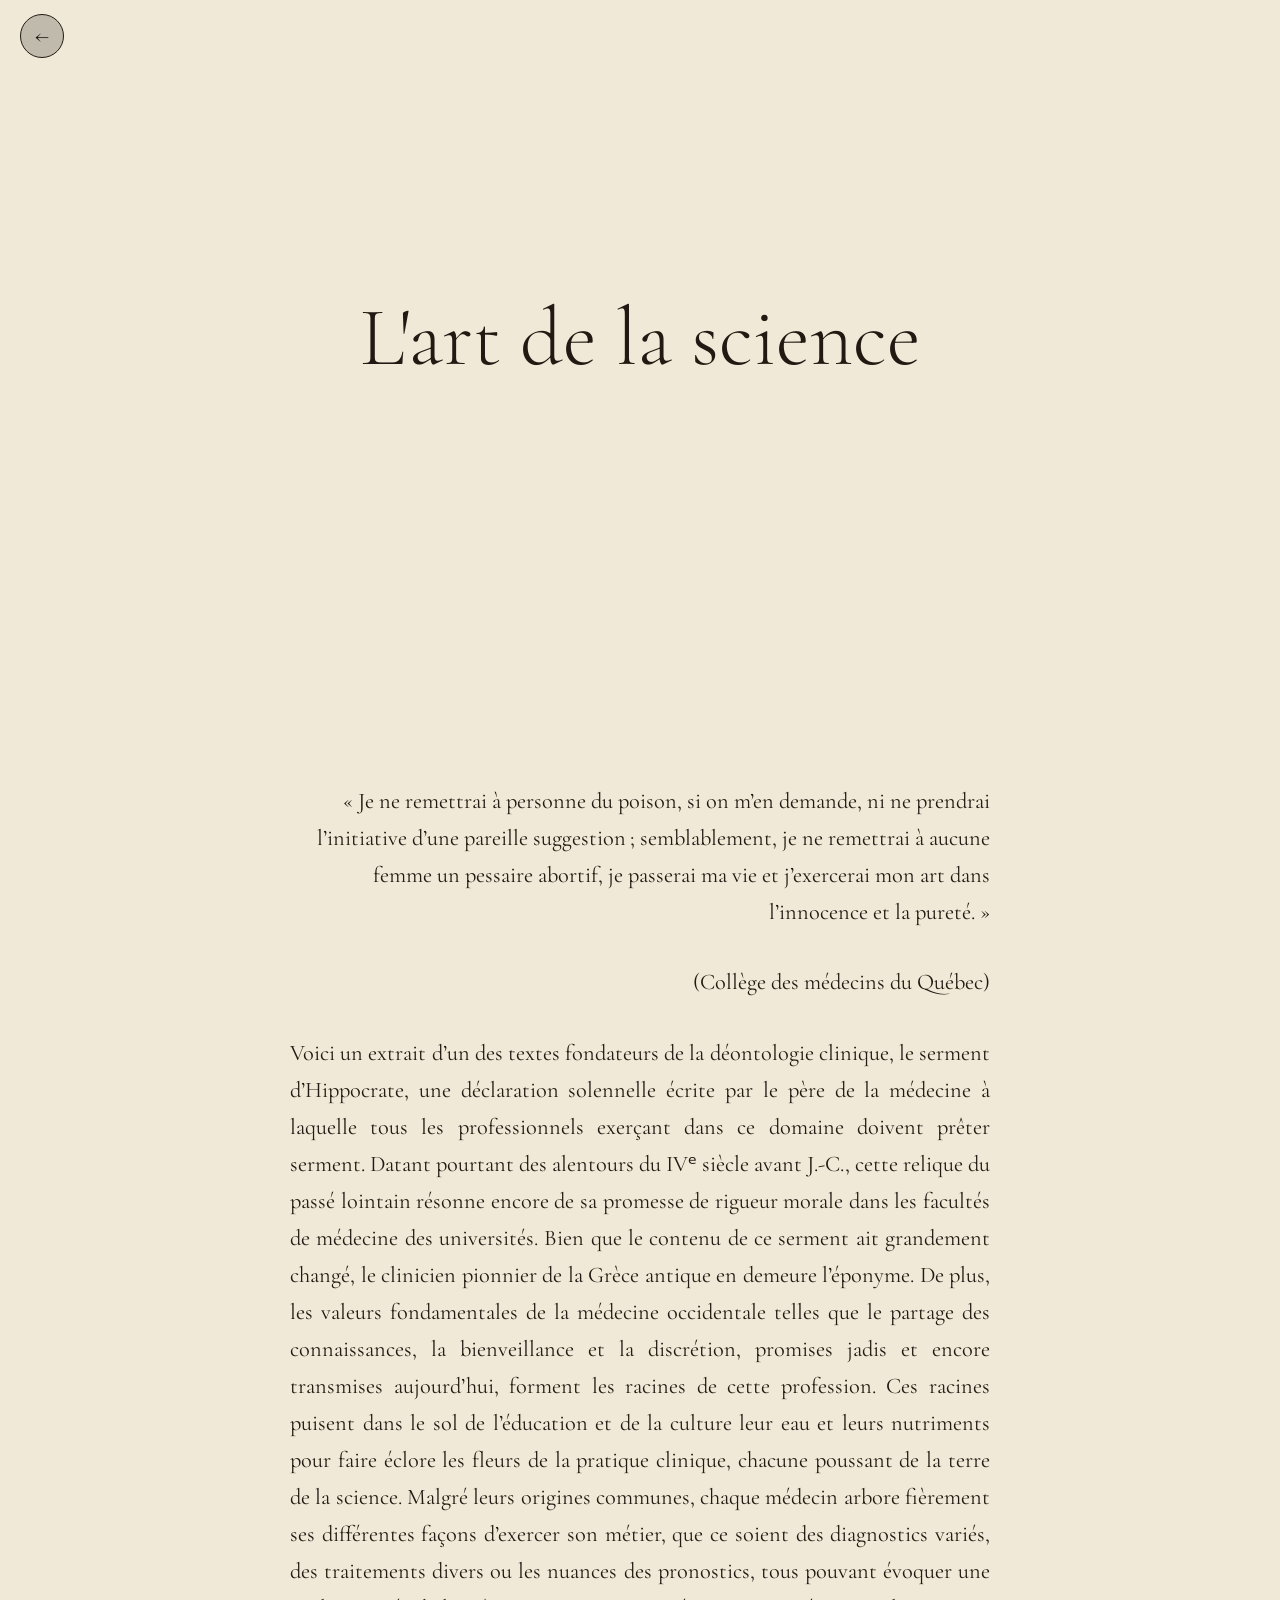
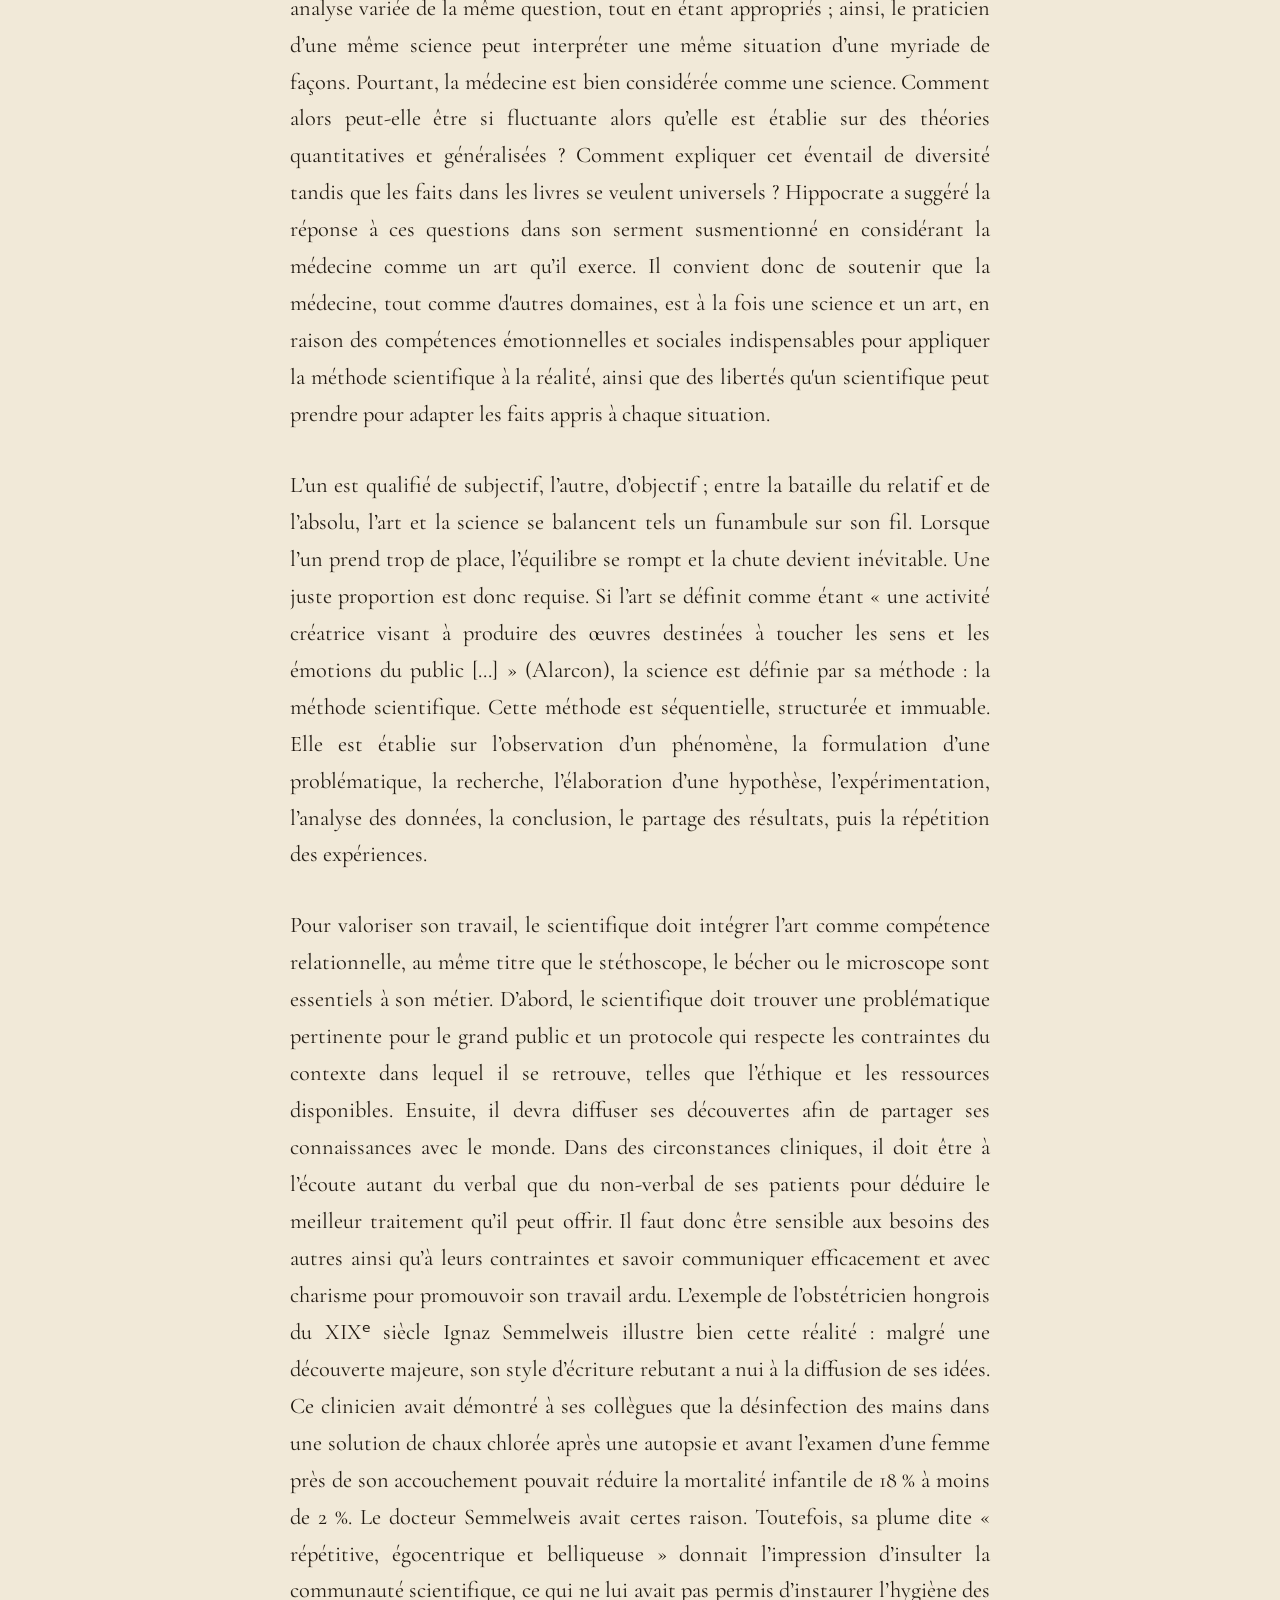
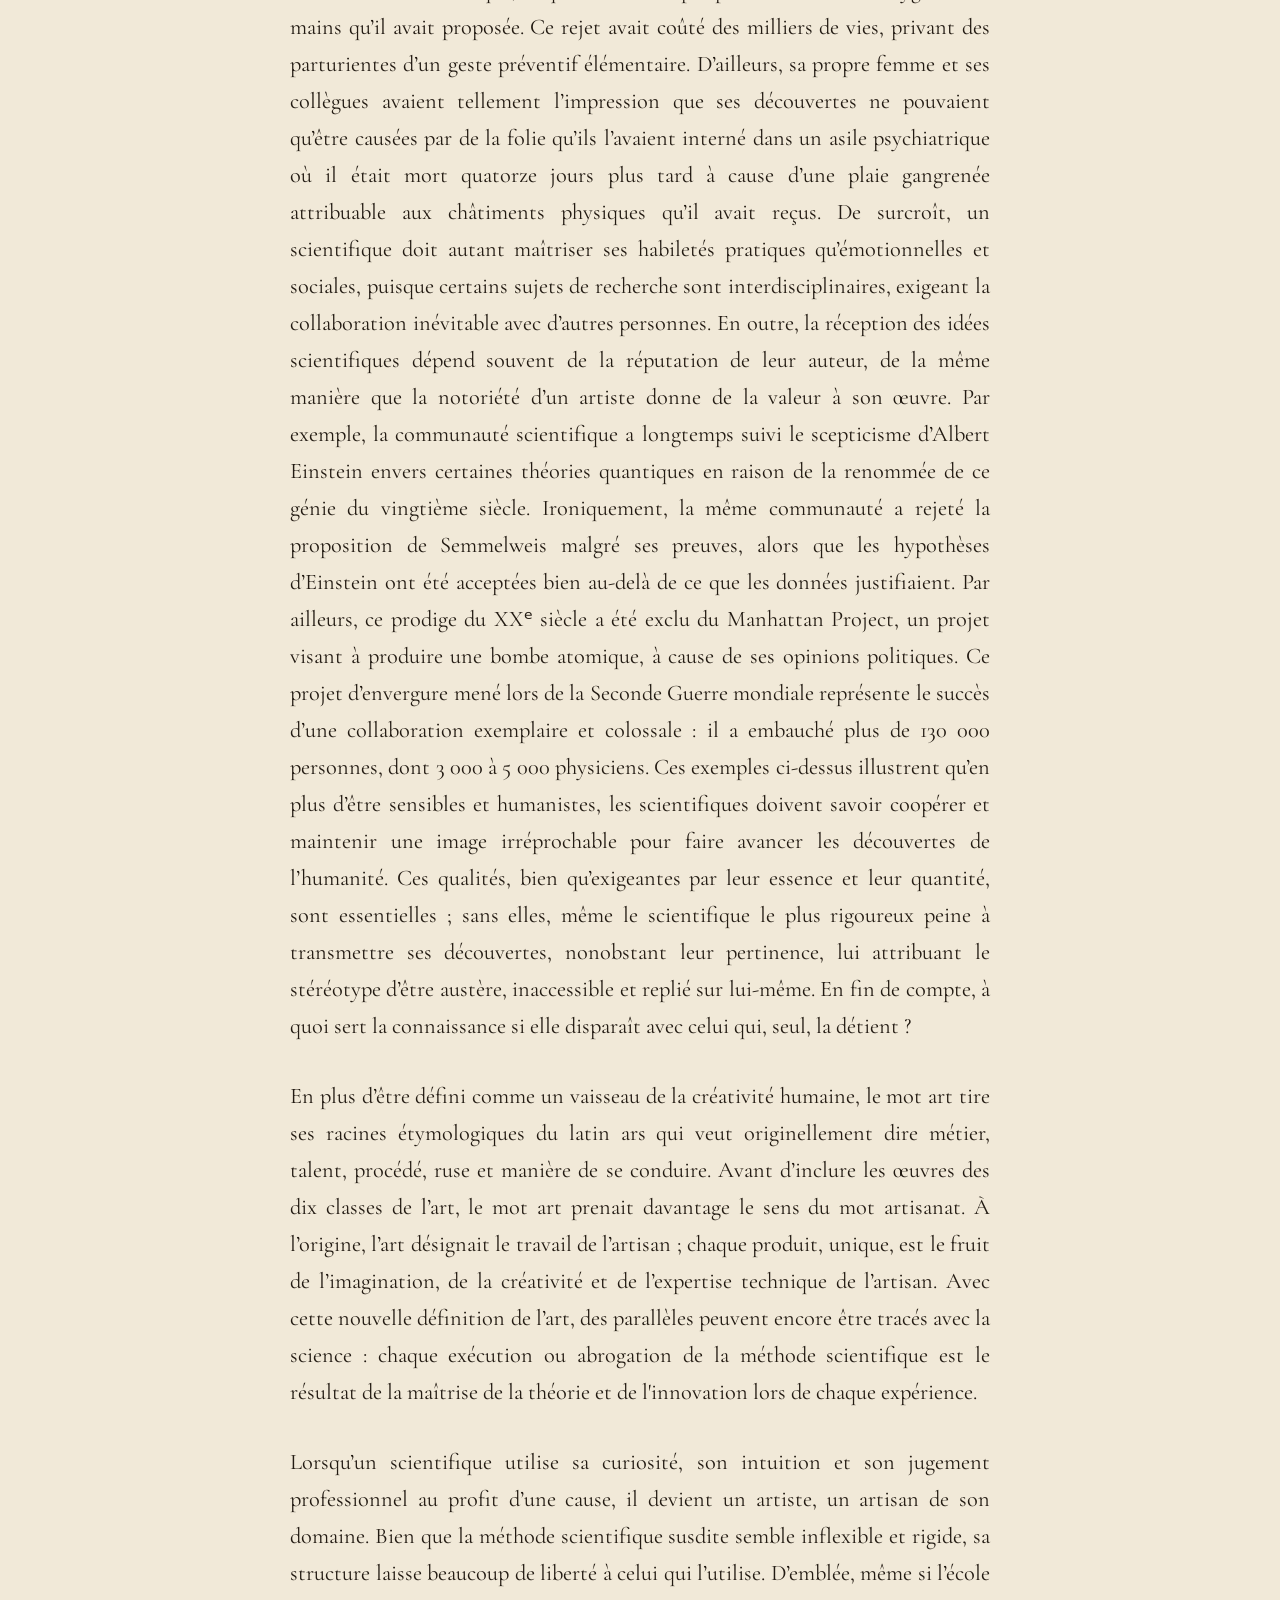
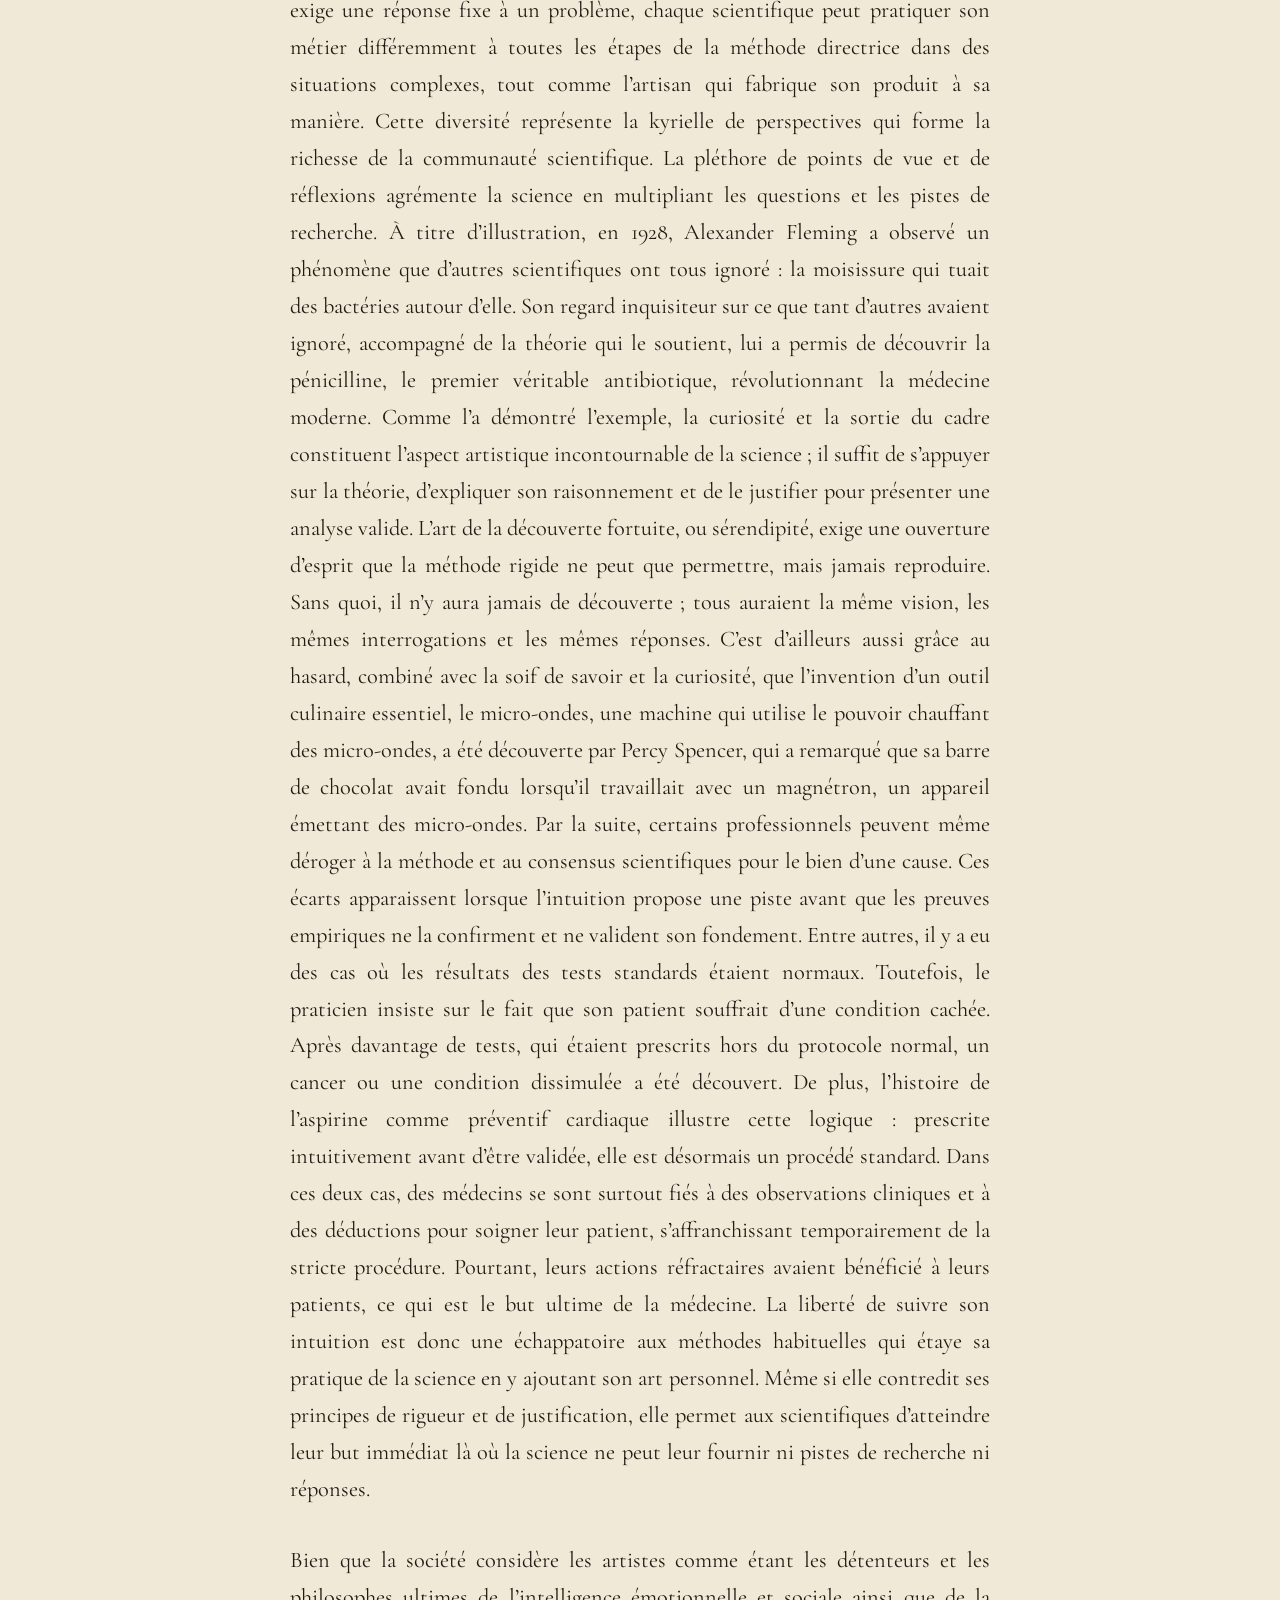
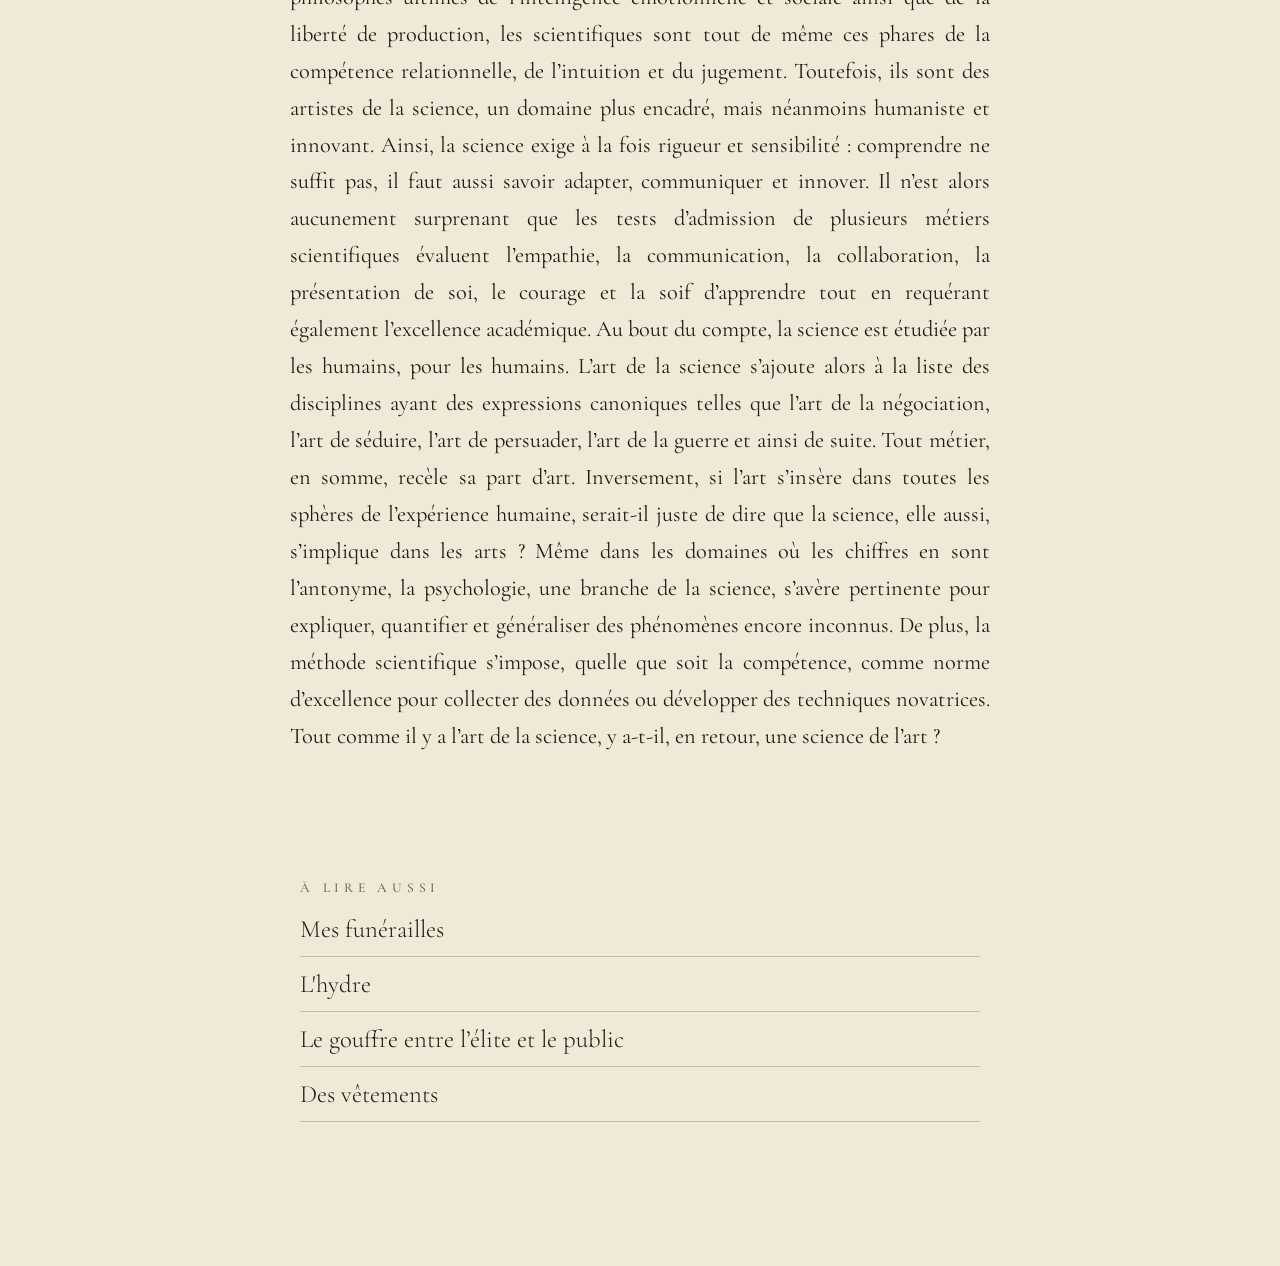
==== commit 027c4491: "Update index.html" ====
--- a/textes/l-art-de-la-science/index.html
+++ b/textes/l-art-de-la-science/index.html
@@ -74,7 +74,8 @@
     <h1>L'art de la science</h1>
 </header>
 
-<article class="tx" style="font-size:20px;line-height:1.75;padding-left:18px;padding-right:18px;text-align:left;letter-spacing:0em;font-weight:300;font-style:normal">
+
+<article class="tx" style="font-size:1.4rem;line-height:1.65;padding-left:18px;padding-right:18px;text-align:left;letter-spacing:0em;font-weight:400;font-style:normal">
 
 <p class="pp l" style="text-align:right">
 « Je ne remettrai à personne du poison, si on m’en demande, ni ne prendrai l’initiative d’une pareille suggestion ; semblablement, je ne remettrai à aucune femme un pessaire abortif, je passerai ma vie et j’exercerai mon art dans l’innocence et la pureté. »
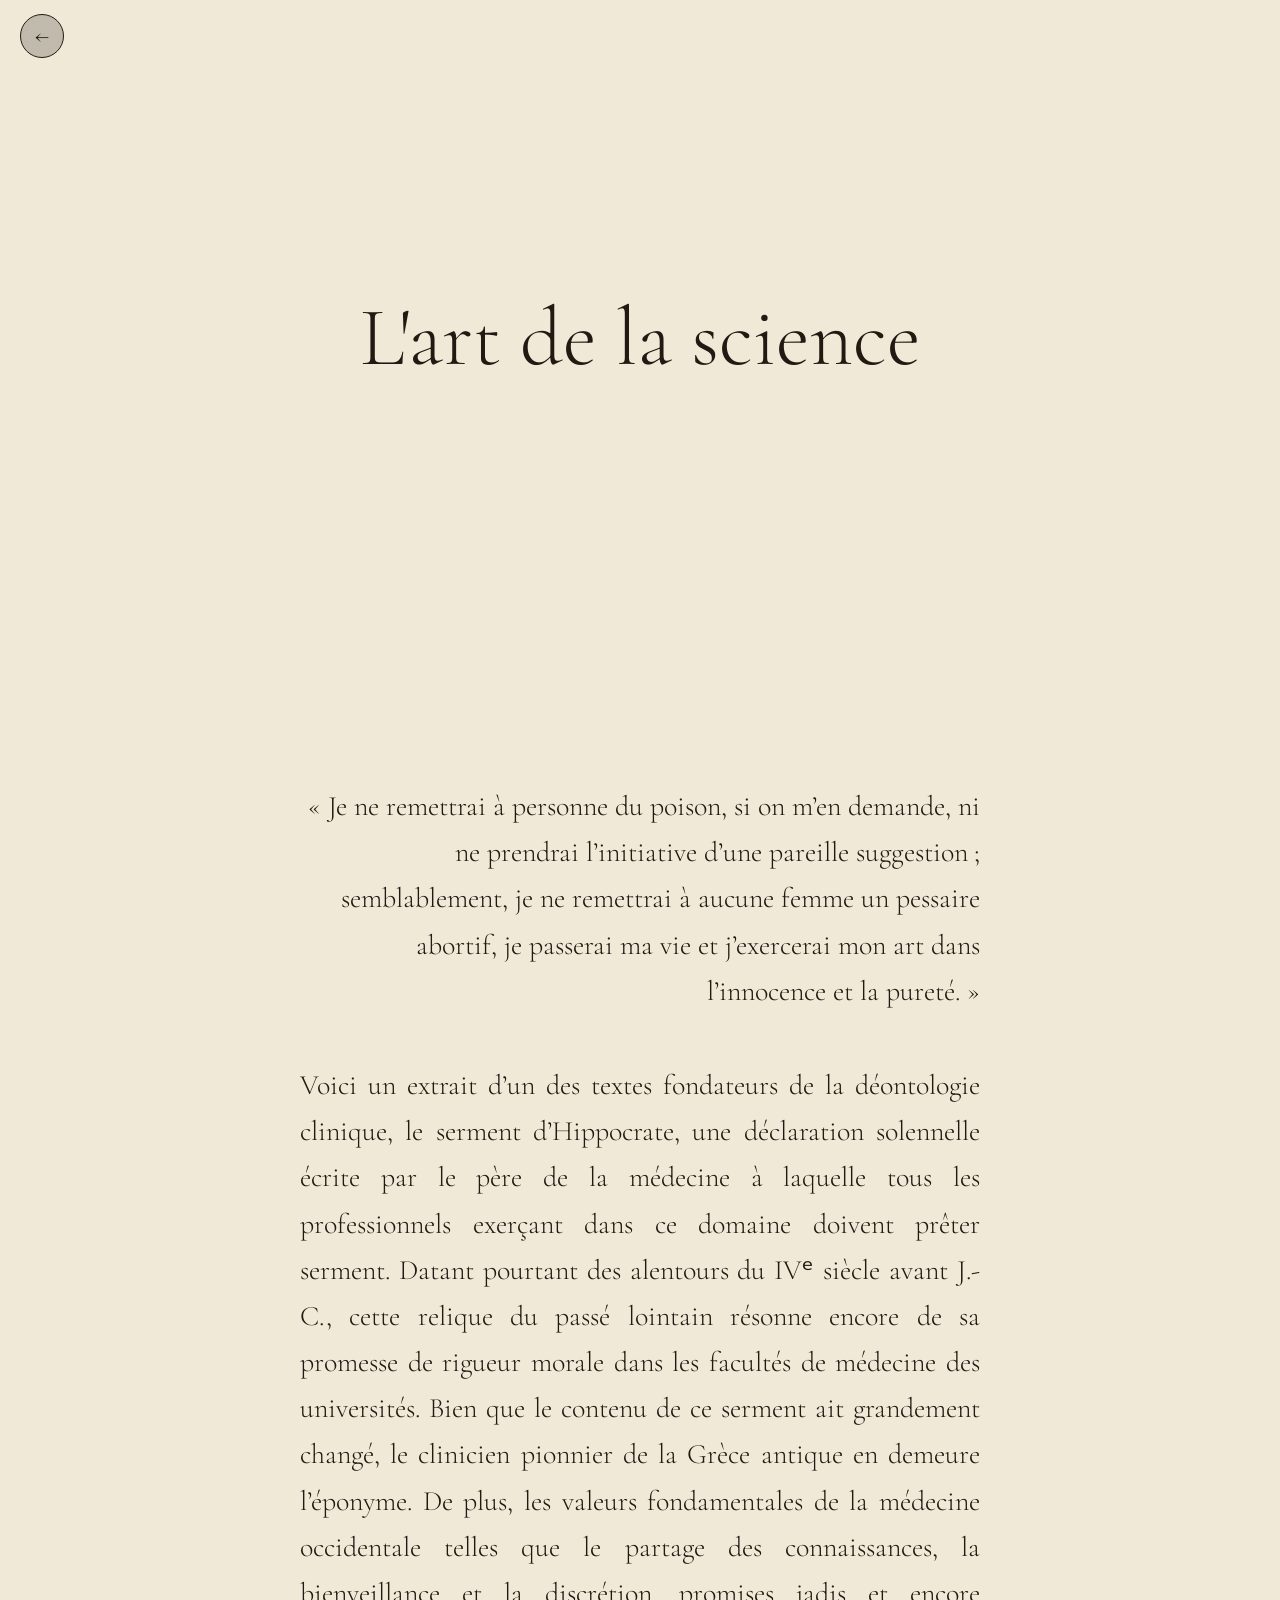
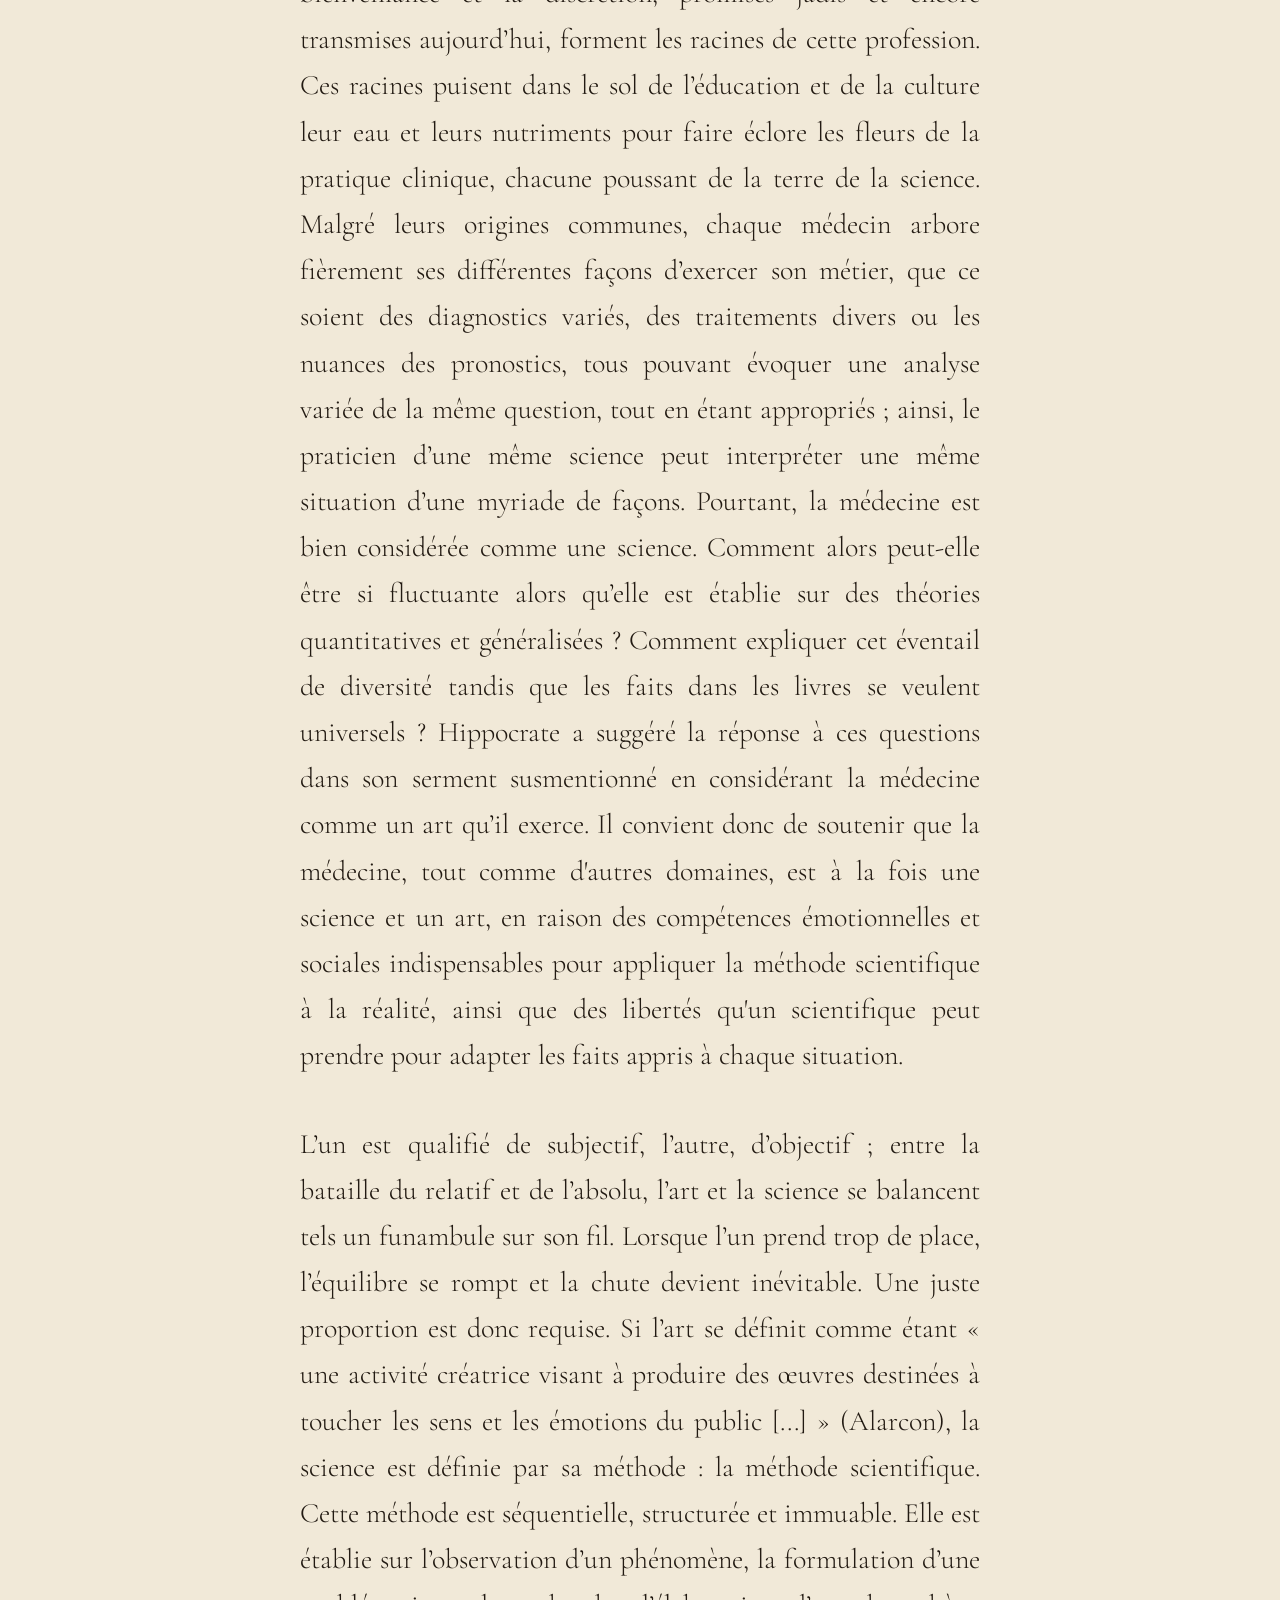
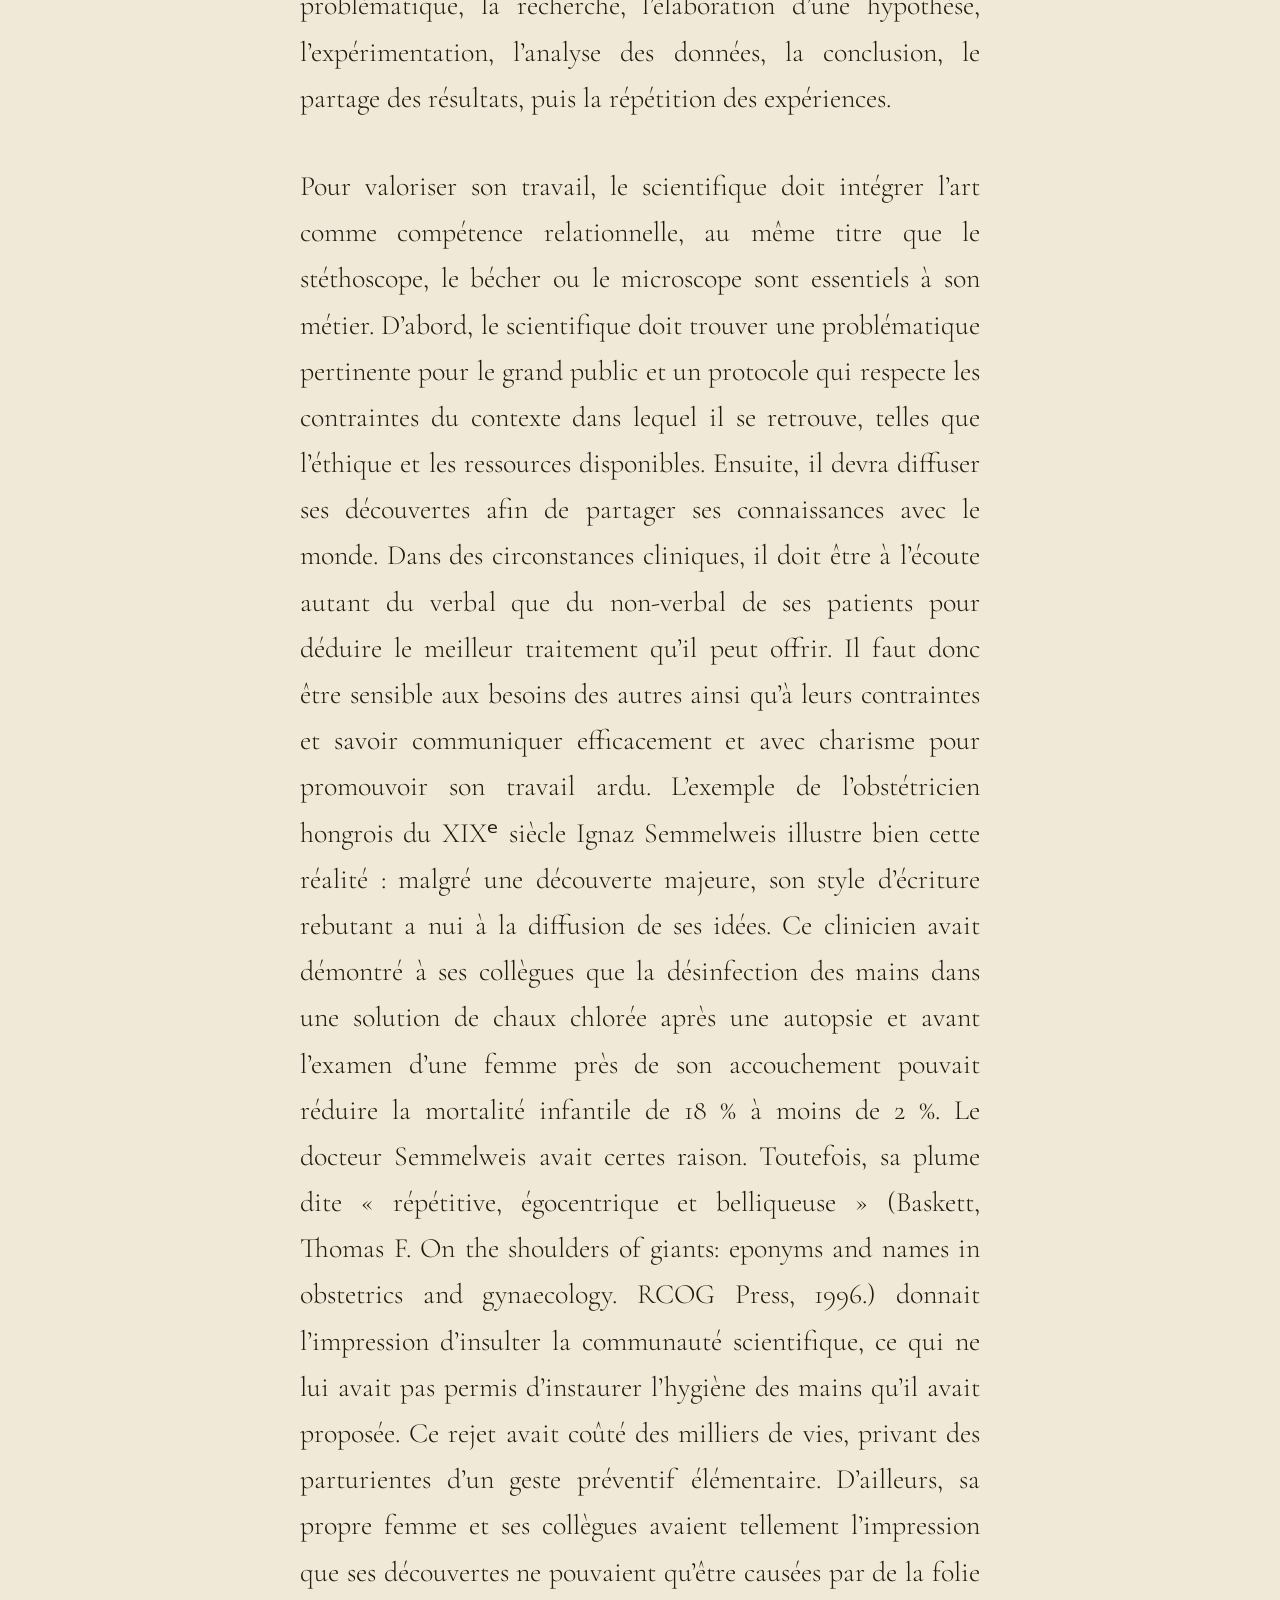
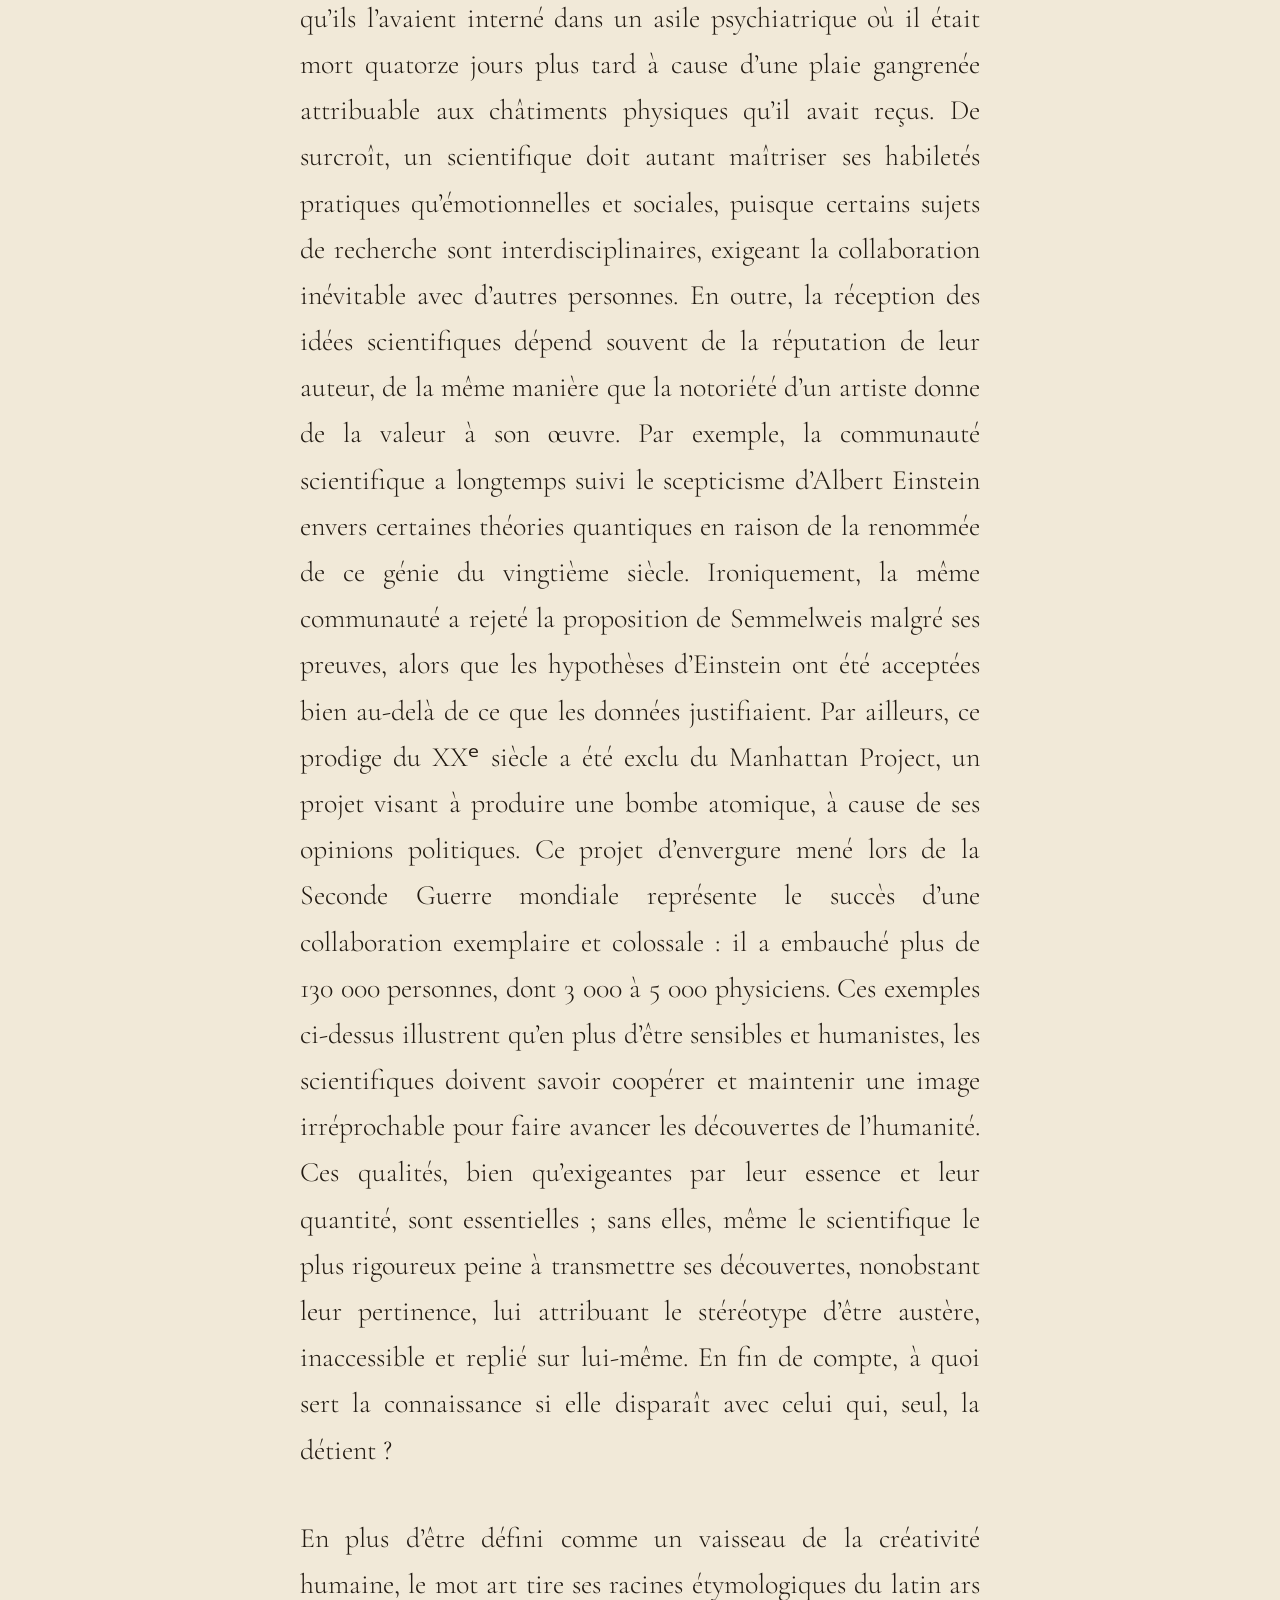
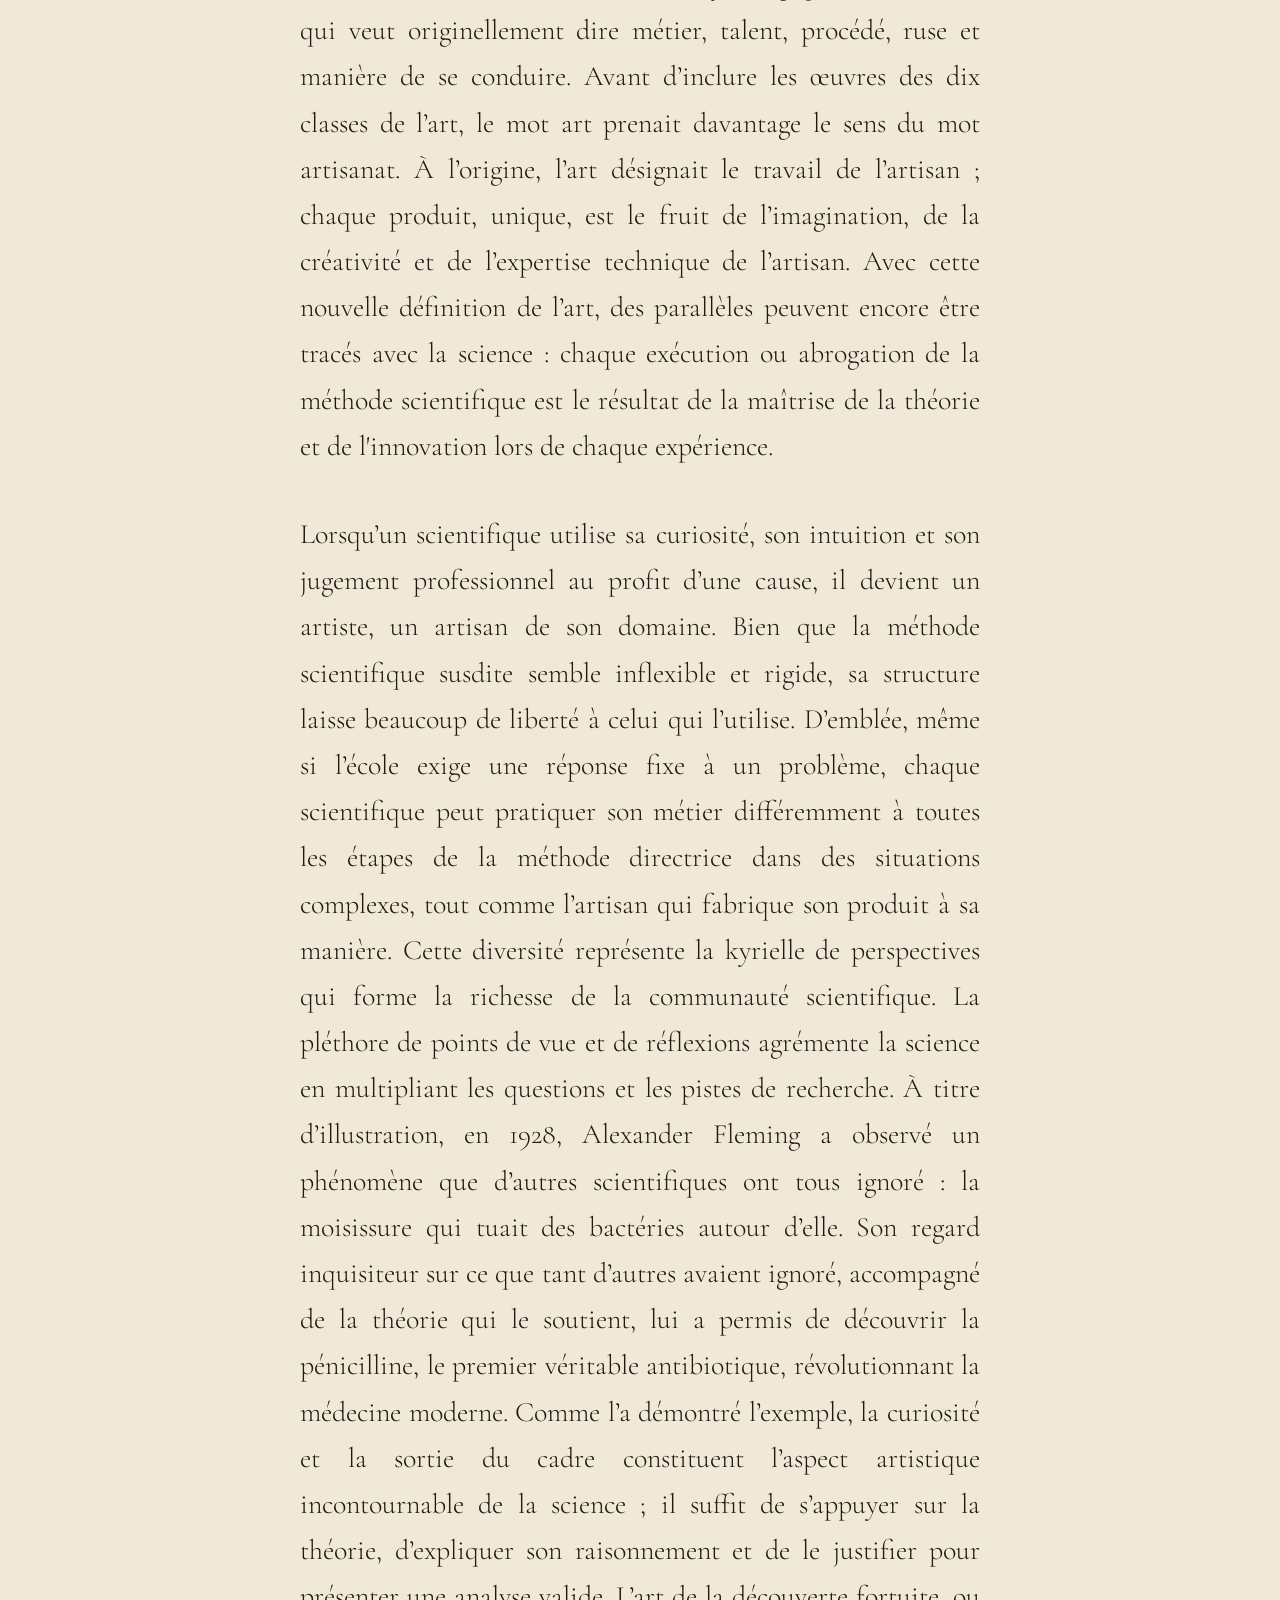
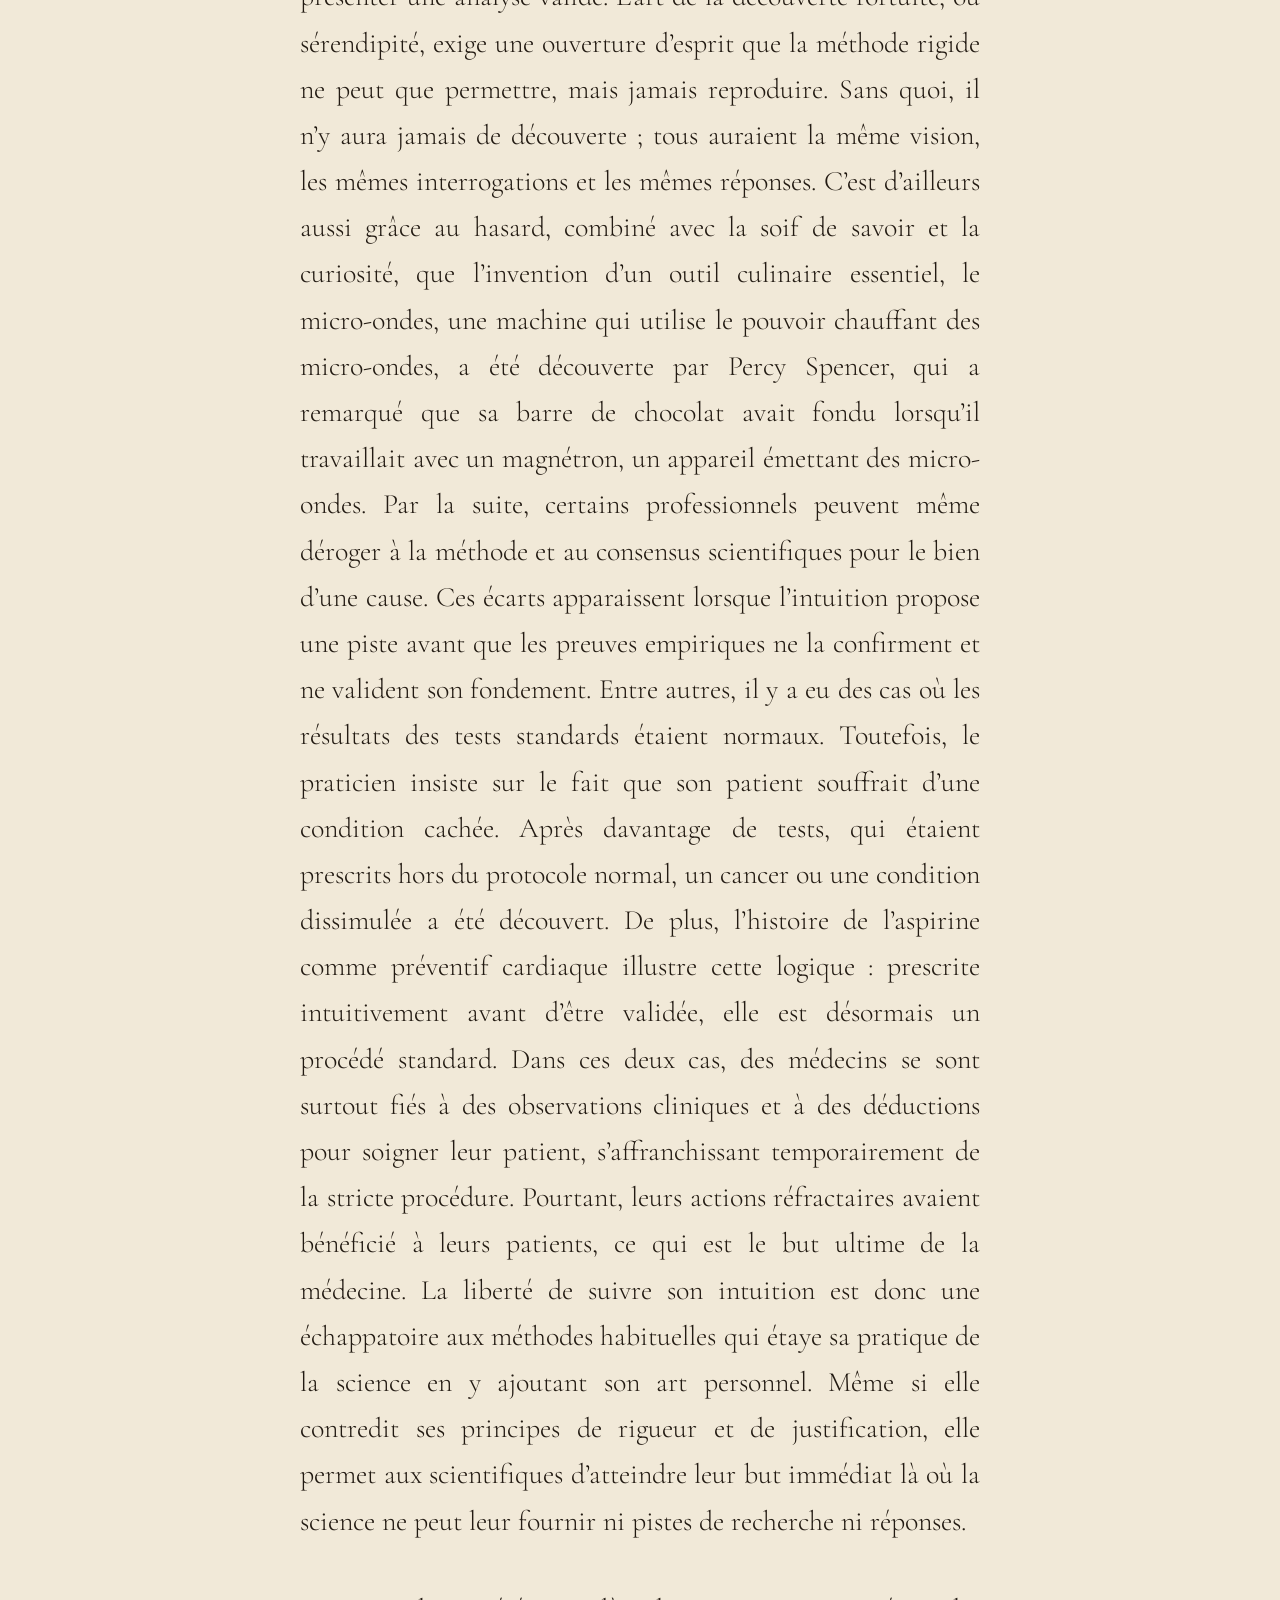
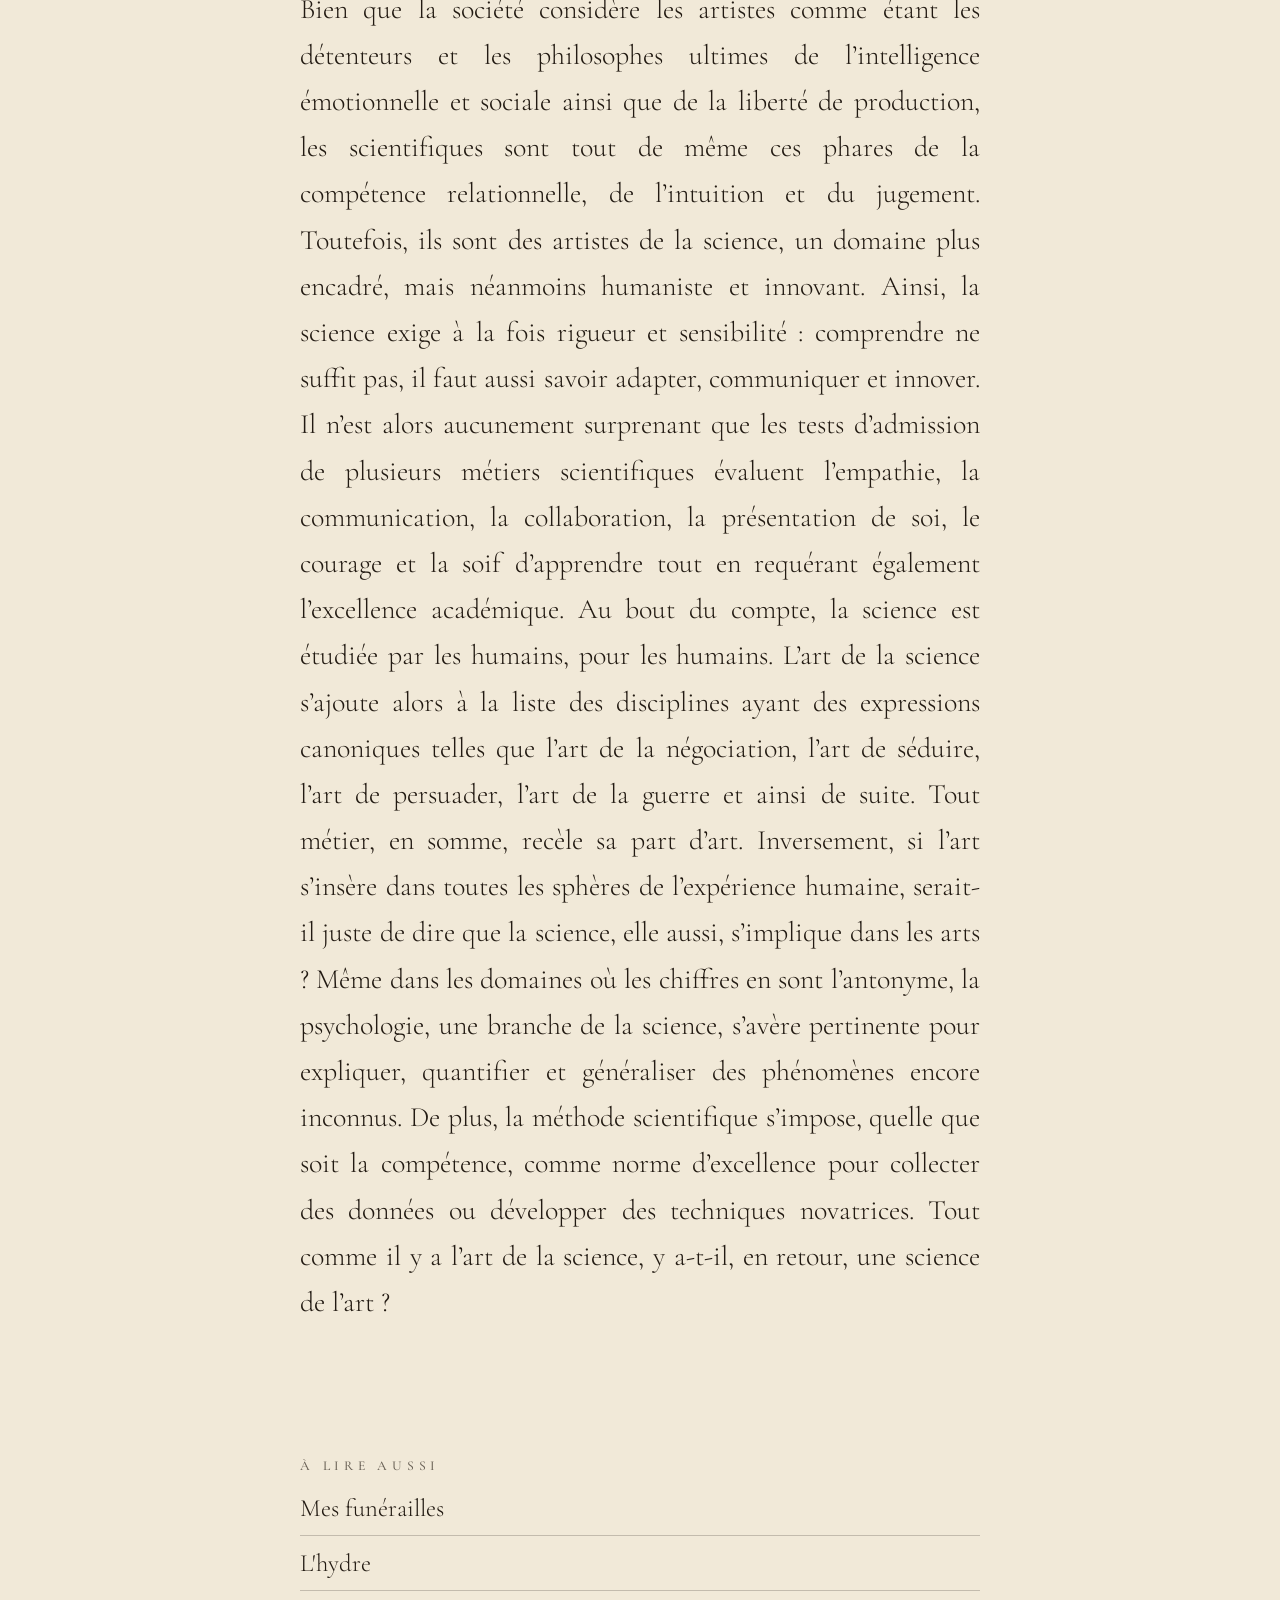
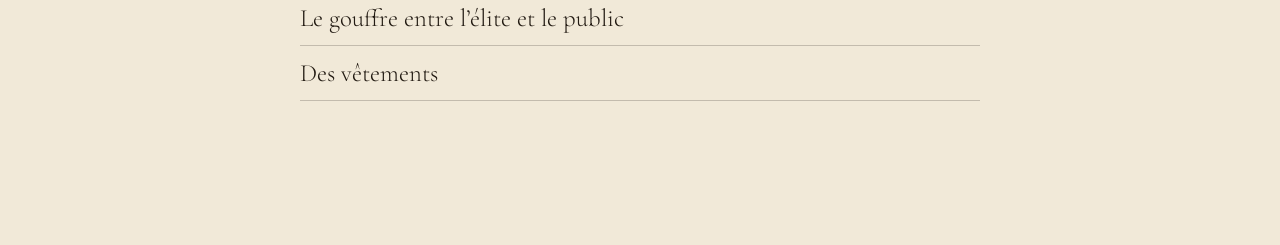
==== commit c1656bec: "Update index.html" ====
--- a/textes/l-art-de-la-science/index.html
+++ b/textes/l-art-de-la-science/index.html
@@ -5,7 +5,7 @@
 <meta charset="utf-8">
 <meta name="viewport" content="width=device-width, initial-scale=1, viewport-fit=cover">
 <title>L'art de la science — Le Contre-Journal</title>
-<meta name="description" content="L'art de la science : une réflexion sur la médecine, la méthode scientifique et la place de la créativité dans la pratique scientifique.">
+<meta name="description" content="L'art de la science : une réflexion sur la médecine, la méthode scientifique et la créativité humaine.">
 <link rel="canonical" href="https://lecontre-journal.com/textes/l-art-de-la-science/">
 <meta name="robots" content="index,follow,max-image-preview:large">
 <meta name="theme-color" content="#f1e9d8">
@@ -13,23 +13,21 @@
 <meta property="og:site_name" content="Le Contre-Journal">
 <meta property="og:locale" content="fr_FR">
 <meta property="og:title" content="L'art de la science — Le Contre-Journal">
-<meta property="og:description" content="Une réflexion sur la médecine comme science et comme art.">
+<meta property="og:description" content="L'art de la science : une réflexion sur la médecine, la méthode scientifique et la créativité humaine.">
 <meta property="og:url" content="https://lecontre-journal.com/textes/l-art-de-la-science/">
 <meta name="twitter:card" content="summary">
 <meta name="twitter:title" content="L'art de la science — Le Contre-Journal">
-<meta name="twitter:description" content="Une réflexion sur la médecine comme science et comme art.">
-
+<meta name="twitter:description" content="L'art de la science : une réflexion sur la médecine, la méthode scientifique et la créativité humaine.">
 <link rel="icon" href="../../favicon.svg" type="image/svg+xml">
 <link rel="stylesheet" href="https://fonts.googleapis.com/css2?family=Cormorant+Garamond:ital,wght@0,300;0,500;0,700;1,300;1,500&family=EB+Garamond:ital,wght@0,400;0,600;1,400&family=Playfair+Display:ital,wght@0,400;0,700;1,400&family=Cinzel:wght@400;600&family=Special+Elite&family=Inter:wght@300;500&family=Caveat:wght@400;600&display=swap">
 <link rel="stylesheet" href="../../style.css">
-
 <script type="application/ld+json">
 {
   "@context": "https://schema.org",
   "@type": "Article",
   "name": "L'art de la science",
   "headline": "L'art de la science",
-  "description": "Une réflexion sur la médecine comme science et comme art.",
+  "description": "Une réflexion sur la médecine, la méthode scientifique et la créativité humaine.",
   "inLanguage": "fr",
   "url": "https://lecontre-journal.com/textes/l-art-de-la-science/",
   "isPartOf": {
@@ -44,70 +42,40 @@
   "genre": "Textes"
 }
 </script>
-
 <style>
-html, body {
-    background: #f1e9d8;
-}
+html,body{background:#f1e9d8}
 </style>
-
 <noscript>
 <style>
-.l {
-    opacity: 1 !important;
-    transform: none !important;
-    filter: none !important;
-    letter-spacing: normal !important;
-}
+.l{opacity:1!important;transform:none!important;filter:none!important;letter-spacing:normal!important}
 </style>
 </noscript>
 </head>
-
 <body class="standalone">
-
-<main id="rd" class="show standalone" data-th="encre"
-style="background:#f1e9d8;color:#221a12;--fgc:34,26,18;font-family:'Cormorant Garamond',Georgia,serif">
-
+<main id="rd" class="show standalone" data-th="encre" style="background:#f1e9d8;color:#221a12;--fgc:34,26,18;font-family:'Cormorant Garamond',Georgia,serif">
 <a class="bk" href="../../index.html" aria-label="Retour à l’accueil">←</a>
 
 <header class="hero">
-    <h1>L'art de la science</h1>
+<h1>L'art de la science</h1>
 </header>
 
+<article class="tx" style="font-size:clamp(1.35rem,5vw,1.75rem);line-height:1.65;padding-left:28px;padding-right:28px;text-align:left;letter-spacing:0em;font-weight:300;font-style:normal">
 
-<article class="tx" style="font-size:1.4rem;line-height:1.65;padding-left:18px;padding-right:18px;text-align:left;letter-spacing:0em;font-weight:400;font-style:normal">
+<p class="pp l" style="text-align:right">« Je ne remettrai à personne du poison, si on m’en demande, ni ne prendrai l’initiative d’une pareille suggestion ; semblablement, je ne remettrai à aucune femme un pessaire abortif, je passerai ma vie et j’exercerai mon art dans l’innocence et la pureté. » </p>
 
-<p class="pp l" style="text-align:right">
-« Je ne remettrai à personne du poison, si on m’en demande, ni ne prendrai l’initiative d’une pareille suggestion ; semblablement, je ne remettrai à aucune femme un pessaire abortif, je passerai ma vie et j’exercerai mon art dans l’innocence et la pureté. »
-</p>
+<p class="pp l" aria-hidden="true" style="margin:3rem 0"></p>
 
-<p class="pp l" style="text-align:right">
-(Collège des médecins du Québec)
-</p>
+<p class="pp l" style="text-align:justify">Voici un extrait d’un des textes fondateurs de la déontologie clinique, le serment d’Hippocrate, une déclaration solennelle écrite par le père de la médecine à laquelle tous les professionnels exerçant dans ce domaine doivent prêter serment. Datant pourtant des alentours du IVᵉ siècle avant J.-C., cette relique du passé lointain résonne encore de sa promesse de rigueur morale dans les facultés de médecine des universités. Bien que le contenu de ce serment ait grandement changé, le clinicien pionnier de la Grèce antique en demeure l’éponyme. De plus, les valeurs fondamentales de la médecine occidentale telles que le partage des connaissances, la bienveillance et la discrétion, promises jadis et encore transmises aujourd’hui, forment les racines de cette profession. Ces racines puisent dans le sol de l’éducation et de la culture leur eau et leurs nutriments pour faire éclore les fleurs de la pratique clinique, chacune poussant de la terre de la science. Malgré leurs origines communes, chaque médecin arbore fièrement ses différentes façons d’exercer son métier, que ce soient des diagnostics variés, des traitements divers ou les nuances des pronostics, tous pouvant évoquer une analyse variée de la même question, tout en étant appropriés ; ainsi, le praticien d’une même science peut interpréter une même situation d’une myriade de façons. Pourtant, la médecine est bien considérée comme une science. Comment alors peut-elle être si fluctuante alors qu’elle est établie sur des théories quantitatives et généralisées ? Comment expliquer cet éventail de diversité tandis que les faits dans les livres se veulent universels ? Hippocrate a suggéré la réponse à ces questions dans son serment susmentionné en considérant la médecine comme un art qu’il exerce. Il convient donc de soutenir que la médecine, tout comme d'autres domaines, est à la fois une science et un art, en raison des compétences émotionnelles et sociales indispensables pour appliquer la méthode scientifique à la réalité, ainsi que des libertés qu'un scientifique peut prendre pour adapter les faits appris à chaque situation.</p>
 
-<p class="pp l" style="text-align:justify">
-Voici un extrait d’un des textes fondateurs de la déontologie clinique, le serment d’Hippocrate, une déclaration solennelle écrite par le père de la médecine à laquelle tous les professionnels exerçant dans ce domaine doivent prêter serment. Datant pourtant des alentours du IVᵉ siècle avant J.-C., cette relique du passé lointain résonne encore de sa promesse de rigueur morale dans les facultés de médecine des universités. Bien que le contenu de ce serment ait grandement changé, le clinicien pionnier de la Grèce antique en demeure l’éponyme. De plus, les valeurs fondamentales de la médecine occidentale telles que le partage des connaissances, la bienveillance et la discrétion, promises jadis et encore transmises aujourd’hui, forment les racines de cette profession. Ces racines puisent dans le sol de l’éducation et de la culture leur eau et leurs nutriments pour faire éclore les fleurs de la pratique clinique, chacune poussant de la terre de la science. Malgré leurs origines communes, chaque médecin arbore fièrement ses différentes façons d’exercer son métier, que ce soient des diagnostics variés, des traitements divers ou les nuances des pronostics, tous pouvant évoquer une analyse variée de la même question, tout en étant appropriés ; ainsi, le praticien d’une même science peut interpréter une même situation d’une myriade de façons. Pourtant, la médecine est bien considérée comme une science. Comment alors peut-elle être si fluctuante alors qu’elle est établie sur des théories quantitatives et généralisées ? Comment expliquer cet éventail de diversité tandis que les faits dans les livres se veulent universels ? Hippocrate a suggéré la réponse à ces questions dans son serment susmentionné en considérant la médecine comme un art qu’il exerce. Il convient donc de soutenir que la médecine, tout comme d'autres domaines, est à la fois une science et un art, en raison des compétences émotionnelles et sociales indispensables pour appliquer la méthode scientifique à la réalité, ainsi que des libertés qu'un scientifique peut prendre pour adapter les faits appris à chaque situation.
-</p>
+<p class="pp l" style="text-align:justify">L’un est qualifié de subjectif, l’autre, d’objectif ; entre la bataille du relatif et de l’absolu, l’art et la science se balancent tels un funambule sur son fil. Lorsque l’un prend trop de place, l’équilibre se rompt et la chute devient inévitable. Une juste proportion est donc requise. Si l’art se définit comme étant « une activité créatrice visant à produire des œuvres destinées à toucher les sens et les émotions du public [...] » (Alarcon), la science est définie par sa méthode : la méthode scientifique. Cette méthode est séquentielle, structurée et immuable. Elle est établie sur l’observation d’un phénomène, la formulation d’une problématique, la recherche, l’élaboration d’une hypothèse, l’expérimentation, l’analyse des données, la conclusion, le partage des résultats, puis la répétition des expériences. </p>
 
-<p class="pp l" style="text-align:justify">
-L’un est qualifié de subjectif, l’autre, d’objectif ; entre la bataille du relatif et de l’absolu, l’art et la science se balancent tels un funambule sur son fil. Lorsque l’un prend trop de place, l’équilibre se rompt et la chute devient inévitable. Une juste proportion est donc requise. Si l’art se définit comme étant « une activité créatrice visant à produire des œuvres destinées à toucher les sens et les émotions du public [...] » (Alarcon), la science est définie par sa méthode : la méthode scientifique. Cette méthode est séquentielle, structurée et immuable. Elle est établie sur l’observation d’un phénomène, la formulation d’une problématique, la recherche, l’élaboration d’une hypothèse, l’expérimentation, l’analyse des données, la conclusion, le partage des résultats, puis la répétition des expériences.
-</p>
+<p class="pp l" style="text-align:justify">Pour valoriser son travail, le scientifique doit intégrer l’art  comme compétence relationnelle, au même titre que le stéthoscope, le bécher ou le microscope sont essentiels à son métier. D’abord, le scientifique doit trouver une problématique pertinente pour le grand public et un protocole qui respecte les contraintes du contexte dans lequel il se retrouve, telles que l’éthique et les ressources disponibles. Ensuite, il devra diffuser ses découvertes afin de partager ses connaissances avec le monde. Dans des circonstances cliniques, il doit être à l’écoute autant du verbal que du non-verbal de ses patients pour déduire le meilleur traitement qu’il peut offrir. Il faut donc être sensible aux besoins des autres ainsi qu’à leurs contraintes et savoir communiquer efficacement et avec charisme pour promouvoir son travail ardu. L’exemple de l’obstétricien hongrois du XIXᵉ siècle Ignaz Semmelweis illustre bien cette réalité : malgré une découverte majeure, son style d’écriture rebutant a nui à la diffusion de ses idées. Ce clinicien avait démontré à ses collègues que la désinfection des mains dans une solution de chaux chlorée après une autopsie et avant l’examen d’une femme près de son accouchement pouvait réduire la mortalité infantile de 18 % à moins de 2 %. Le docteur Semmelweis avait certes raison. Toutefois, sa plume dite « répétitive, égocentrique et belliqueuse » (Baskett, Thomas F. On the shoulders of giants: eponyms and names in obstetrics and gynaecology. RCOG Press, 1996.) donnait l’impression d’insulter la communauté scientifique, ce qui ne lui avait pas permis d’instaurer l’hygiène des mains qu’il avait proposée. Ce rejet avait coûté des milliers de vies, privant des parturientes d’un geste préventif élémentaire. D’ailleurs, sa propre femme et ses collègues avaient tellement l’impression que ses découvertes ne pouvaient qu’être causées par de la folie qu’ils l’avaient interné dans un asile psychiatrique où il était mort quatorze jours plus tard à cause d’une plaie gangrenée attribuable aux châtiments physiques qu’il avait reçus. De surcroît, un scientifique doit autant maîtriser ses habiletés pratiques qu’émotionnelles et sociales, puisque certains sujets de recherche sont interdisciplinaires, exigeant la collaboration inévitable avec d’autres personnes. En outre, la réception des idées scientifiques dépend souvent de la réputation de leur auteur, de la même manière que la notoriété d’un artiste donne de la valeur à son œuvre. Par exemple, la communauté scientifique a longtemps suivi le scepticisme d’Albert Einstein envers certaines théories quantiques en raison de la renommée de ce génie du vingtième siècle. Ironiquement, la même communauté a rejeté la proposition de Semmelweis malgré ses preuves, alors que les hypothèses d’Einstein ont été acceptées bien au-delà de ce que les données justifiaient. Par ailleurs, ce prodige du XXᵉ siècle a été exclu du Manhattan Project, un projet visant à produire une bombe atomique, à cause de ses opinions politiques. Ce projet d’envergure mené lors de la Seconde Guerre mondiale représente le succès d’une collaboration exemplaire et colossale : il a embauché plus de 130 000 personnes, dont 3 000 à 5 000 physiciens. Ces exemples ci-dessus illustrent qu’en plus d’être sensibles et humanistes, les scientifiques doivent savoir coopérer et maintenir une image irréprochable pour faire avancer les découvertes de l’humanité. Ces qualités, bien qu’exigeantes par leur essence et leur quantité, sont essentielles ; sans elles, même le scientifique le plus rigoureux peine à transmettre ses découvertes, nonobstant leur pertinence, lui attribuant le stéréotype d’être austère, inaccessible et replié sur lui-même. En fin de compte, à quoi sert la connaissance si elle disparaît avec celui qui, seul, la détient ? </p>
 
-<p class="pp l" style="text-align:justify">
-Pour valoriser son travail, le scientifique doit intégrer l’art  comme compétence relationnelle, au même titre que le stéthoscope, le bécher ou le microscope sont essentiels à son métier. D’abord, le scientifique doit trouver une problématique pertinente pour le grand public et un protocole qui respecte les contraintes du contexte dans lequel il se retrouve, telles que l’éthique et les ressources disponibles. Ensuite, il devra diffuser ses découvertes afin de partager ses connaissances avec le monde. Dans des circonstances cliniques, il doit être à l’écoute autant du verbal que du non-verbal de ses patients pour déduire le meilleur traitement qu’il peut offrir. Il faut donc être sensible aux besoins des autres ainsi qu’à leurs contraintes et savoir communiquer efficacement et avec charisme pour promouvoir son travail ardu. L’exemple de l’obstétricien hongrois du XIXᵉ siècle Ignaz Semmelweis illustre bien cette réalité : malgré une découverte majeure, son style d’écriture rebutant a nui à la diffusion de ses idées. Ce clinicien avait démontré à ses collègues que la désinfection des mains dans une solution de chaux chlorée après une autopsie et avant l’examen d’une femme près de son accouchement pouvait réduire la mortalité infantile de 18 % à moins de 2 %. Le docteur Semmelweis avait certes raison. Toutefois, sa plume dite « répétitive, égocentrique et belliqueuse » donnait l’impression d’insulter la communauté scientifique, ce qui ne lui avait pas permis d’instaurer l’hygiène des mains qu’il avait proposée. Ce rejet avait coûté des milliers de vies, privant des parturientes d’un geste préventif élémentaire. D’ailleurs, sa propre femme et ses collègues avaient tellement l’impression que ses découvertes ne pouvaient qu’être causées par de la folie qu’ils l’avaient interné dans un asile psychiatrique où il était mort quatorze jours plus tard à cause d’une plaie gangrenée attribuable aux châtiments physiques qu’il avait reçus. De surcroît, un scientifique doit autant maîtriser ses habiletés pratiques qu’émotionnelles et sociales, puisque certains sujets de recherche sont interdisciplinaires, exigeant la collaboration inévitable avec d’autres personnes. En outre, la réception des idées scientifiques dépend souvent de la réputation de leur auteur, de la même manière que la notoriété d’un artiste donne de la valeur à son œuvre. Par exemple, la communauté scientifique a longtemps suivi le scepticisme d’Albert Einstein envers certaines théories quantiques en raison de la renommée de ce génie du vingtième siècle. Ironiquement, la même communauté a rejeté la proposition de Semmelweis malgré ses preuves, alors que les hypothèses d’Einstein ont été acceptées bien au-delà de ce que les données justifiaient. Par ailleurs, ce prodige du XXᵉ siècle a été exclu du Manhattan Project, un projet visant à produire une bombe atomique, à cause de ses opinions politiques. Ce projet d’envergure mené lors de la Seconde Guerre mondiale représente le succès d’une collaboration exemplaire et colossale : il a embauché plus de 130 000 personnes, dont 3 000 à 5 000 physiciens. Ces exemples ci-dessus illustrent qu’en plus d’être sensibles et humanistes, les scientifiques doivent savoir coopérer et maintenir une image irréprochable pour faire avancer les découvertes de l’humanité. Ces qualités, bien qu’exigeantes par leur essence et leur quantité, sont essentielles ; sans elles, même le scientifique le plus rigoureux peine à transmettre ses découvertes, nonobstant leur pertinence, lui attribuant le stéréotype d’être austère, inaccessible et replié sur lui-même. En fin de compte, à quoi sert la connaissance si elle disparaît avec celui qui, seul, la détient ?
-</p>
+<p class="pp l" style="text-align:justify">En plus d’être défini comme un vaisseau de la créativité humaine, le mot art tire ses racines étymologiques du latin ars qui veut originellement dire métier, talent, procédé, ruse et manière de se conduire. Avant d’inclure les œuvres des dix classes de l’art, le mot art prenait davantage le sens du mot artisanat. À l’origine, l’art désignait le travail de l’artisan ; chaque produit, unique, est le fruit de l’imagination, de la créativité et de l’expertise technique de l’artisan. Avec cette nouvelle définition de l’art, des parallèles peuvent encore être tracés avec la science : chaque exécution ou abrogation de la méthode scientifique est le résultat de la maîtrise de la théorie et de l'innovation lors de chaque expérience.</p>
 
-<p class="pp l" style="text-align:justify">
-En plus d’être défini comme un vaisseau de la créativité humaine, le mot art tire ses racines étymologiques du latin ars qui veut originellement dire métier, talent, procédé, ruse et manière de se conduire. Avant d’inclure les œuvres des dix classes de l’art, le mot art prenait davantage le sens du mot artisanat. À l’origine, l’art désignait le travail de l’artisan ; chaque produit, unique, est le fruit de l’imagination, de la créativité et de l’expertise technique de l’artisan. Avec cette nouvelle définition de l’art, des parallèles peuvent encore être tracés avec la science : chaque exécution ou abrogation de la méthode scientifique est le résultat de la maîtrise de la théorie et de l'innovation lors de chaque expérience.
-</p>
+<p class="pp l" style="text-align:justify">Lorsqu’un scientifique utilise sa curiosité, son intuition et son jugement professionnel au profit d’une cause, il devient un artiste, un artisan de son domaine. Bien que la méthode scientifique susdite semble inflexible et rigide, sa structure laisse beaucoup de liberté à celui qui l’utilise. D’emblée, même si l’école exige une réponse fixe à un problème, chaque scientifique peut pratiquer son métier différemment à toutes les étapes de la méthode directrice dans des situations complexes, tout comme l’artisan qui fabrique son produit à sa manière. Cette diversité représente la kyrielle de perspectives qui forme la richesse de la communauté scientifique. La pléthore de points de vue et de réflexions agrémente la science en multipliant les questions et les pistes de recherche. À titre d’illustration, en 1928, Alexander Fleming a observé un phénomène que d’autres scientifiques ont tous ignoré : la moisissure qui tuait des bactéries autour d’elle. Son regard inquisiteur sur ce que tant d’autres avaient ignoré, accompagné de la théorie qui le soutient, lui a permis de découvrir la pénicilline, le premier véritable antibiotique, révolutionnant la médecine moderne. Comme l’a démontré l’exemple, la curiosité et la sortie du cadre constituent l’aspect artistique incontournable de la science ; il suffit de s’appuyer sur la théorie, d’expliquer son raisonnement et de le justifier pour présenter une analyse valide. L’art de la découverte fortuite, ou sérendipité, exige une ouverture d’esprit que la méthode rigide ne peut que permettre, mais jamais reproduire. Sans quoi, il n’y aura jamais de découverte ; tous auraient la même vision, les mêmes interrogations et les mêmes réponses. C’est d’ailleurs aussi grâce au  hasard, combiné avec la soif de savoir et la curiosité, que l’invention d’un outil culinaire essentiel, le micro-ondes, une machine qui utilise le pouvoir chauffant des micro-ondes, a été découverte par Percy Spencer, qui a remarqué que sa barre de chocolat avait fondu lorsqu’il travaillait avec un magnétron, un appareil émettant des micro-ondes. Par la suite, certains professionnels peuvent même déroger à la méthode et au consensus scientifiques pour le bien d’une cause. Ces écarts apparaissent lorsque l’intuition propose une piste avant que les preuves empiriques ne la confirment et ne valident son fondement. Entre autres, il y a eu des cas où les résultats des tests standards étaient normaux. Toutefois, le praticien insiste sur le fait que son patient souffrait d’une condition cachée. Après davantage de tests, qui étaient prescrits hors du protocole normal, un cancer ou une condition dissimulée a été découvert. De plus, l’histoire de l’aspirine comme préventif cardiaque illustre cette logique : prescrite intuitivement avant d’être validée, elle est désormais un procédé standard. Dans ces deux cas, des médecins se sont surtout fiés à des observations cliniques et à des déductions pour soigner leur patient, s’affranchissant temporairement de la stricte procédure. Pourtant, leurs actions réfractaires avaient bénéficié à leurs patients, ce qui est le but ultime de la médecine. La liberté de suivre son intuition est donc une échappatoire aux méthodes habituelles qui étaye sa pratique de la science en y ajoutant son art personnel. Même si elle contredit ses principes de rigueur et de justification, elle permet aux scientifiques d’atteindre leur but immédiat là où la science ne peut leur fournir ni pistes de recherche ni réponses. </p>
 
-<p class="pp l" style="text-align:justify">
-Lorsqu’un scientifique utilise sa curiosité, son intuition et son jugement professionnel au profit d’une cause, il devient un artiste, un artisan de son domaine. Bien que la méthode scientifique susdite semble inflexible et rigide, sa structure laisse beaucoup de liberté à celui qui l’utilise. D’emblée, même si l’école exige une réponse fixe à un problème, chaque scientifique peut pratiquer son métier différemment à toutes les étapes de la méthode directrice dans des situations complexes, tout comme l’artisan qui fabrique son produit à sa manière. Cette diversité représente la kyrielle de perspectives qui forme la richesse de la communauté scientifique. La pléthore de points de vue et de réflexions agrémente la science en multipliant les questions et les pistes de recherche. À titre d’illustration, en 1928, Alexander Fleming a observé un phénomène que d’autres scientifiques ont tous ignoré : la moisissure qui tuait des bactéries autour d’elle. Son regard inquisiteur sur ce que tant d’autres avaient ignoré, accompagné de la théorie qui le soutient, lui a permis de découvrir la pénicilline, le premier véritable antibiotique, révolutionnant la médecine moderne. Comme l’a démontré l’exemple, la curiosité et la sortie du cadre constituent l’aspect artistique incontournable de la science ; il suffit de s’appuyer sur la théorie, d’expliquer son raisonnement et de le justifier pour présenter une analyse valide. L’art de la découverte fortuite, ou sérendipité, exige une ouverture d’esprit que la méthode rigide ne peut que permettre, mais jamais reproduire. Sans quoi, il n’y aura jamais de découverte ; tous auraient la même vision, les mêmes interrogations et les mêmes réponses. C’est d’ailleurs aussi grâce au  hasard, combiné avec la soif de savoir et la curiosité, que l’invention d’un outil culinaire essentiel, le micro-ondes, une machine qui utilise le pouvoir chauffant des micro-ondes, a été découverte par Percy Spencer, qui a remarqué que sa barre de chocolat avait fondu lorsqu’il travaillait avec un magnétron, un appareil émettant des micro-ondes. Par la suite, certains professionnels peuvent même déroger à la méthode et au consensus scientifiques pour le bien d’une cause. Ces écarts apparaissent lorsque l’intuition propose une piste avant que les preuves empiriques ne la confirment et ne valident son fondement. Entre autres, il y a eu des cas où les résultats des tests standards étaient normaux. Toutefois, le praticien insiste sur le fait que son patient souffrait d’une condition cachée. Après davantage de tests, qui étaient prescrits hors du protocole normal, un cancer ou une condition dissimulée a été découvert. De plus, l’histoire de l’aspirine comme préventif cardiaque illustre cette logique : prescrite intuitivement avant d’être validée, elle est désormais un procédé standard. Dans ces deux cas, des médecins se sont surtout fiés à des observations cliniques et à des déductions pour soigner leur patient, s’affranchissant temporairement de la stricte procédure. Pourtant, leurs actions réfractaires avaient bénéficié à leurs patients, ce qui est le but ultime de la médecine. La liberté de suivre son intuition est donc une échappatoire aux méthodes habituelles qui étaye sa pratique de la science en y ajoutant son art personnel. Même si elle contredit ses principes de rigueur et de justification, elle permet aux scientifiques d’atteindre leur but immédiat là où la science ne peut leur fournir ni pistes de recherche ni réponses.
-</p>
-
-<p class="pp l" style="text-align:justify">
-Bien que la société considère les artistes comme étant les détenteurs et les philosophes ultimes de l’intelligence émotionnelle et sociale ainsi que de la liberté de production, les scientifiques sont tout de même ces phares de la compétence relationnelle, de l’intuition et du jugement. Toutefois, ils sont des artistes de la science, un domaine plus encadré, mais néanmoins humaniste et innovant. Ainsi, la science exige à la fois rigueur et sensibilité : comprendre ne suffit pas, il faut aussi savoir adapter, communiquer et innover. Il n’est alors aucunement surprenant que les tests d’admission de plusieurs métiers scientifiques évaluent l’empathie, la communication, la collaboration, la présentation de soi, le courage et la soif d’apprendre tout en requérant également l’excellence académique. Au bout du compte, la science est étudiée par les humains, pour les humains. L’art de la science s’ajoute alors à la liste des disciplines ayant des expressions canoniques telles que l’art de la négociation, l’art de séduire, l’art de persuader, l’art de la guerre et ainsi de suite. Tout métier, en somme, recèle sa part d’art. Inversement, si l’art s’insère dans toutes les sphères de l’expérience humaine, serait-il juste de dire que la science, elle aussi, s’implique dans les arts ? Même dans les domaines où les chiffres en sont l’antonyme, la psychologie, une branche de la science, s’avère pertinente pour expliquer, quantifier et généraliser des phénomènes encore inconnus. De plus, la méthode scientifique s’impose, quelle que soit la compétence, comme norme d’excellence pour collecter des données ou développer des techniques novatrices. Tout comme il y a l’art de la science, y a-t-il, en retour, une science de l’art ?
-</p>
+<p class="pp l" style="text-align:justify">Bien que la société considère les artistes comme étant les détenteurs et les philosophes ultimes de l’intelligence émotionnelle et sociale ainsi que de la liberté de production, les scientifiques sont tout de même ces phares de la compétence relationnelle, de l’intuition et du jugement. Toutefois, ils sont des artistes de la science, un domaine plus encadré, mais néanmoins humaniste et innovant. Ainsi, la science exige à la fois rigueur et sensibilité : comprendre ne suffit pas, il faut aussi savoir adapter, communiquer et innover. Il n’est alors aucunement surprenant que les tests d’admission de plusieurs métiers scientifiques évaluent l’empathie, la communication, la collaboration, la présentation de soi, le courage et la soif d’apprendre tout en requérant également l’excellence académique. Au bout du compte, la science est étudiée par les humains, pour les humains. L’art de la science s’ajoute alors à la liste des disciplines ayant des expressions canoniques telles que l’art de la négociation, l’art de séduire, l’art de persuader, l’art de la guerre et ainsi de suite. Tout métier, en somme, recèle sa part d’art. Inversement, si l’art s’insère dans toutes les sphères de l’expérience humaine, serait-il juste de dire que la science, elle aussi, s’implique dans les arts ? Même dans les domaines où les chiffres en sont l’antonyme, la psychologie, une branche de la science, s’avère pertinente pour expliquer, quantifier et généraliser des phénomènes encore inconnus. De plus, la méthode scientifique s’impose, quelle que soit la compétence, comme norme d’excellence pour collecter des données ou développer des techniques novatrices. Tout comme il y a l’art de la science, y a-t-il, en retour, une science de l’art ?</p>
 
 </article>
 
@@ -118,45 +86,30 @@
 <a href="../le-gouffre-entre-l-elite-et-le-public/index.html">Le gouffre entre l’élite et le public</a>
 <a href="../des-vetements/index.html">Des vêtements</a>
 </nav>
-
 </main>
 
 <script>
 (function(){
-    var q = document.querySelectorAll('.st,.pp,.fig');
-
-    function on(n){
-        if(n.classList.contains('st')){
-            n.querySelectorAll('.l').forEach(function(l){
-                l.classList.add('in');
-            });
-        } else {
-            n.classList.add('in');
-        }
-    }
-
-    if(!('IntersectionObserver' in window)){
-        q.forEach(on);
-        return;
-    }
-
-    var io = new IntersectionObserver(function(es){
-        es.forEach(function(e){
-            if(e.isIntersecting){
-                on(e.target);
-                io.unobserve(e.target);
-            }
-        });
-    }, {
-        threshold:0,
-        rootMargin:'0px 0px 40% 0px'
-    });
-
-    q.forEach(function(n){
-        io.observe(n);
-    });
+var q=document.querySelectorAll('.st,.pp,.fig');
+function on(n){
+if(n.classList.contains('st')){
+n.querySelectorAll('.l').forEach(function(l){l.classList.add('in')})
+}else n.classList.add('in')
+}
+if(!('IntersectionObserver' in window)){
+q.forEach(on);
+return
+}
+var io=new IntersectionObserver(function(es){
+es.forEach(function(e){
+if(e.isIntersecting){
+on(e.target);
+io.unobserve(e.target)
+}
+})
+},{threshold:0,rootMargin:'0px 0px 40% 0px'});
+q.forEach(function(n){io.observe(n)})
 })();
 </script>
-
 </body>
 </html>
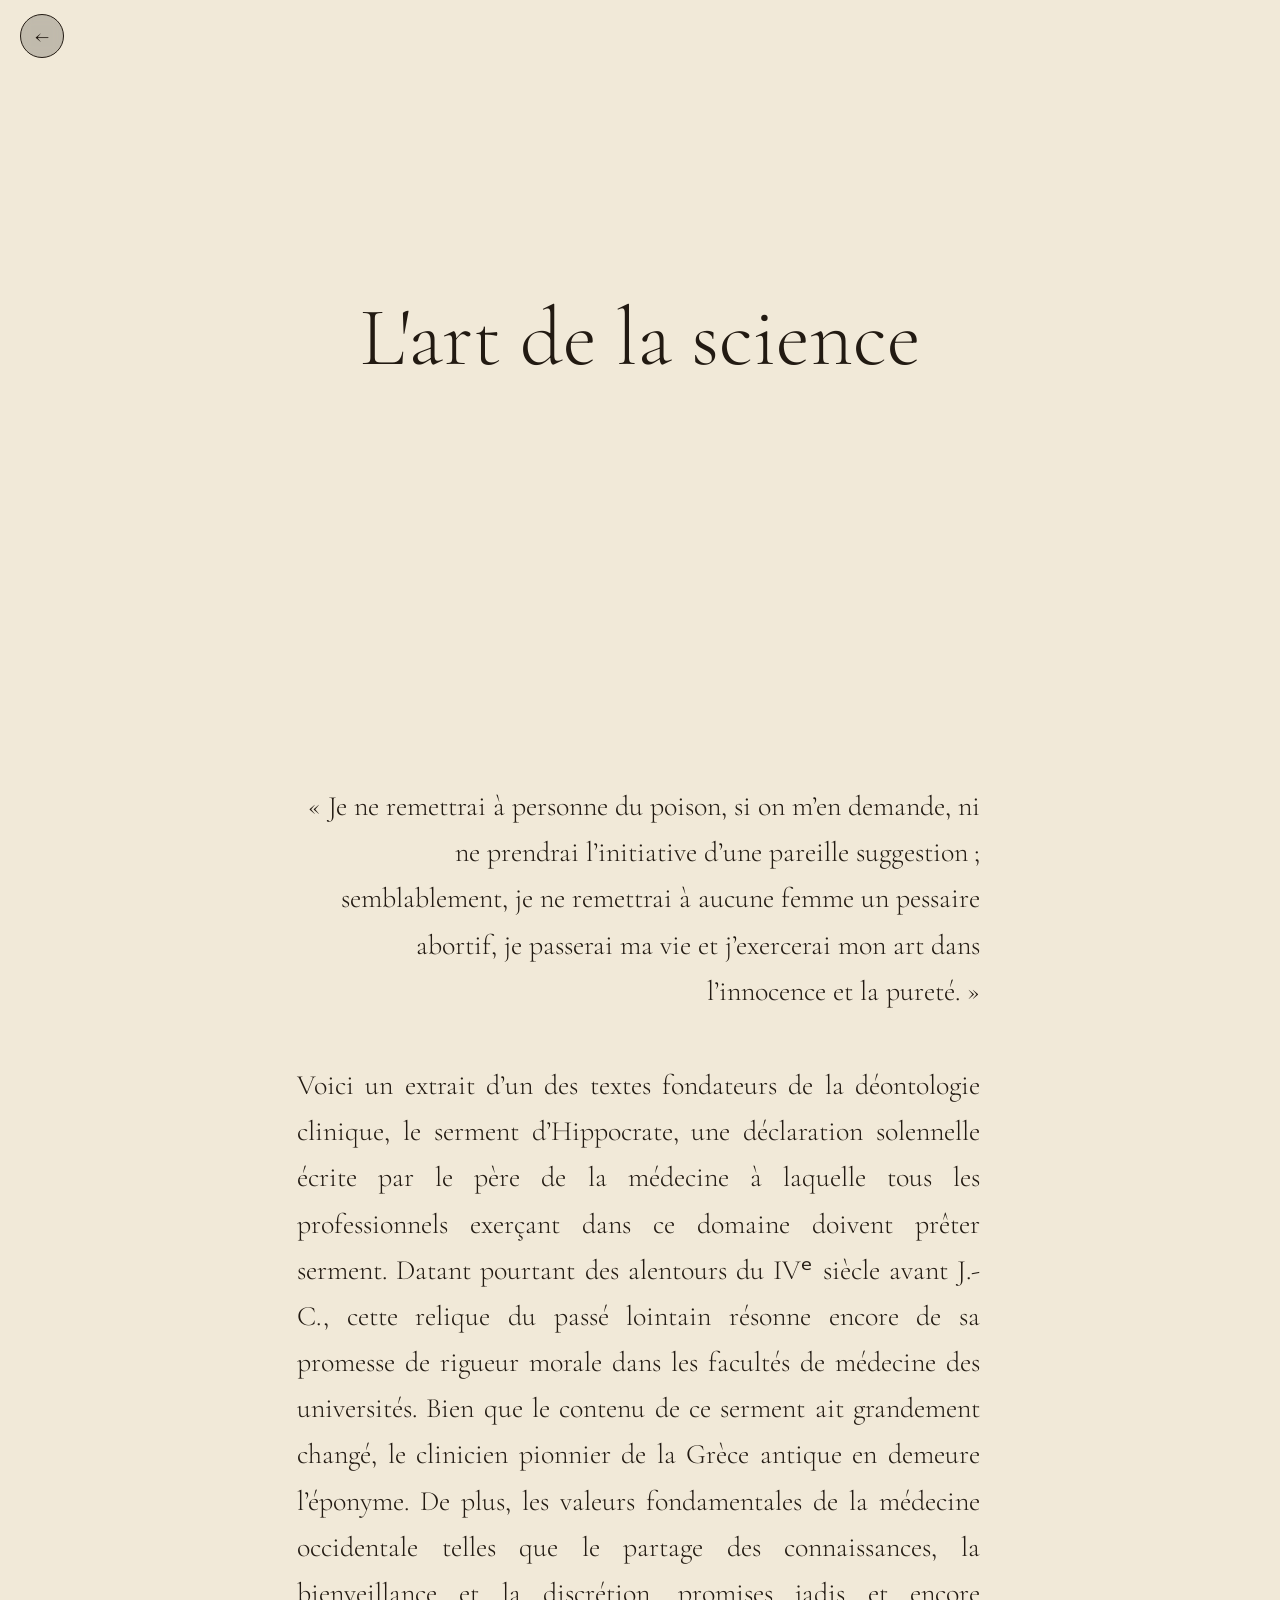
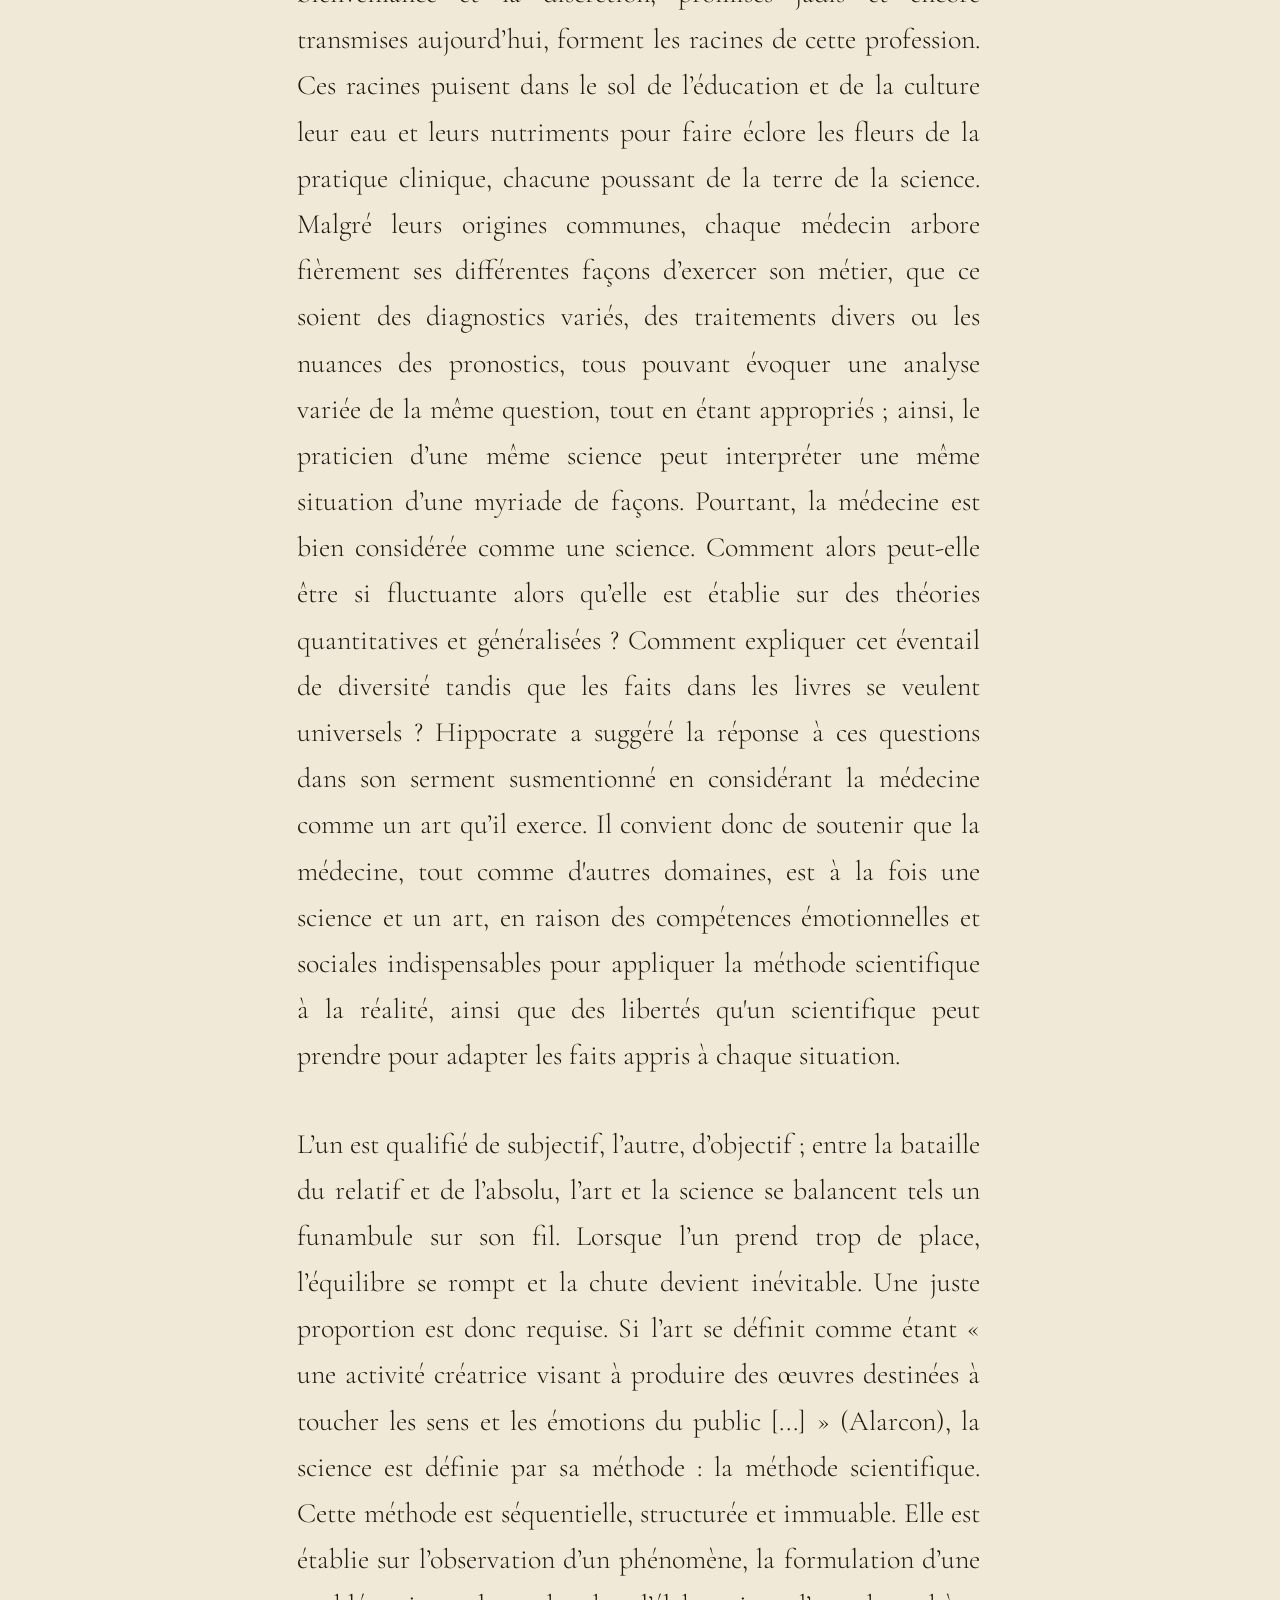
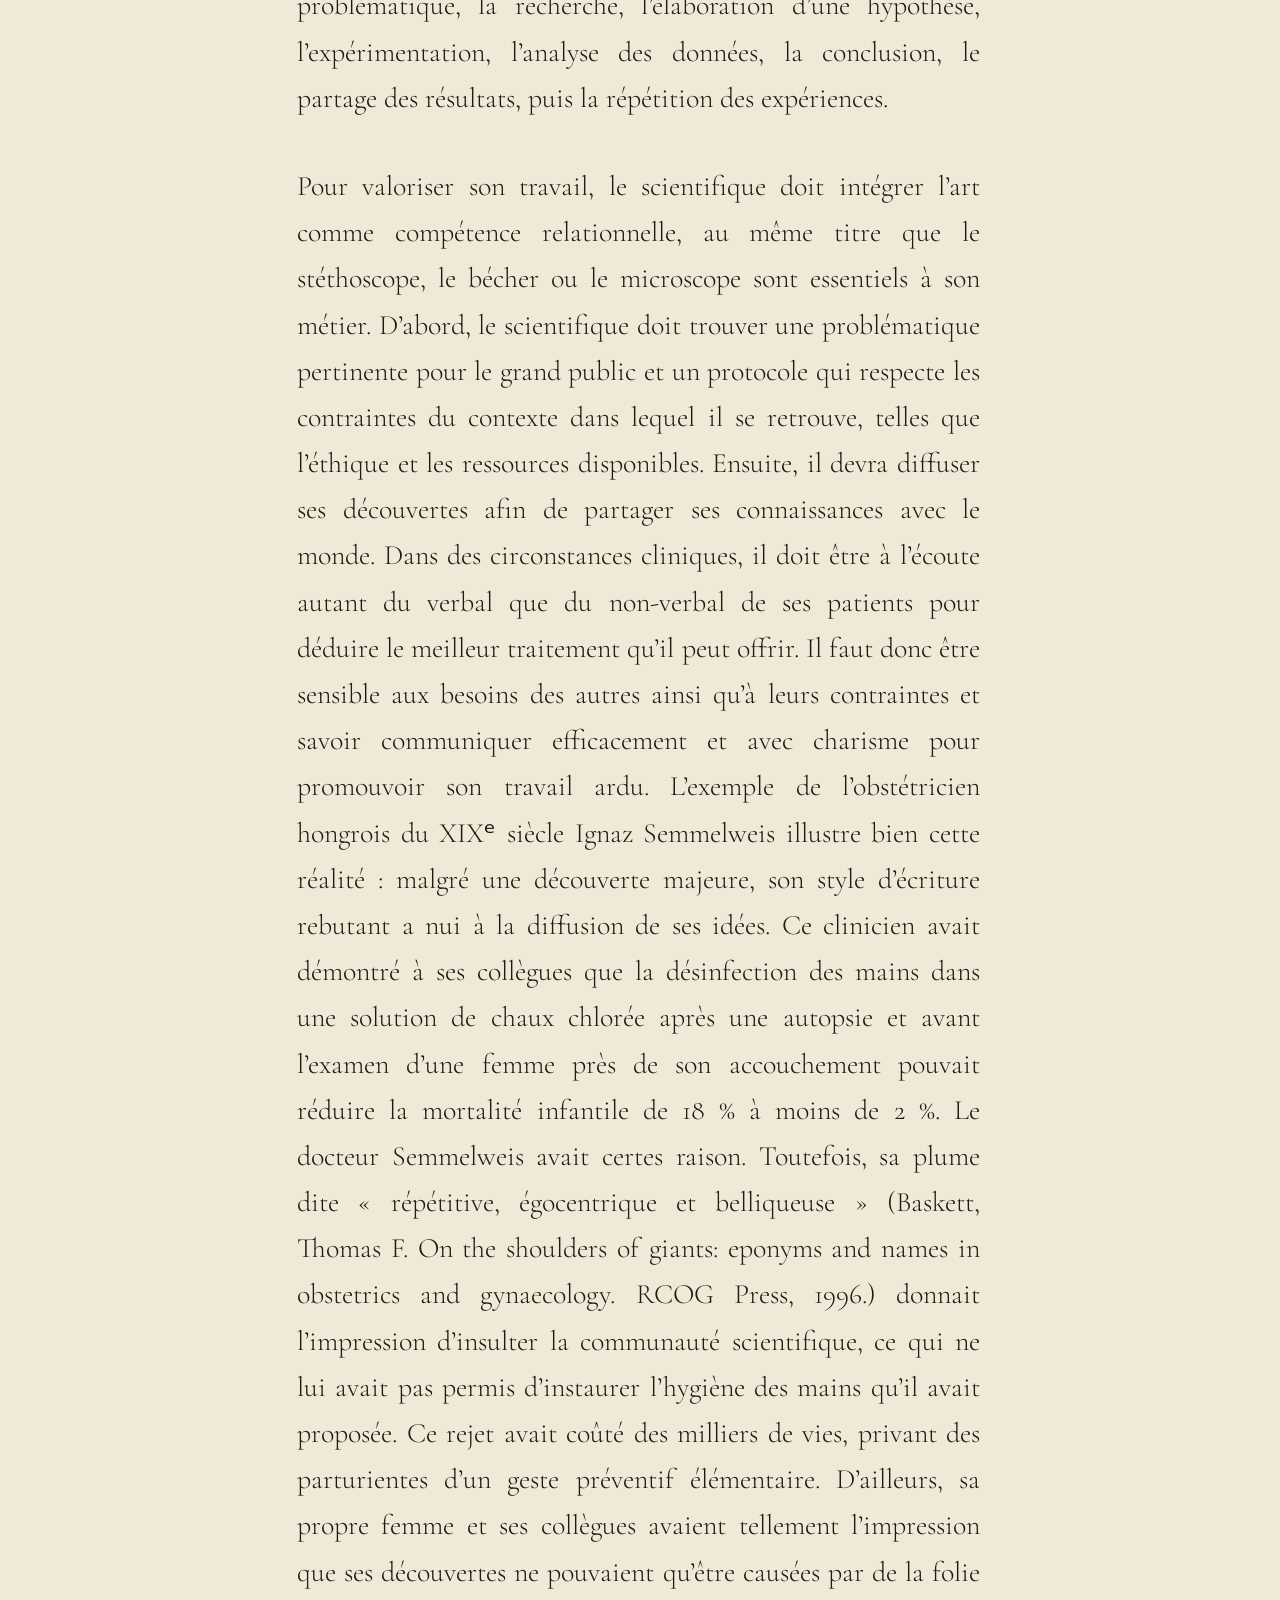
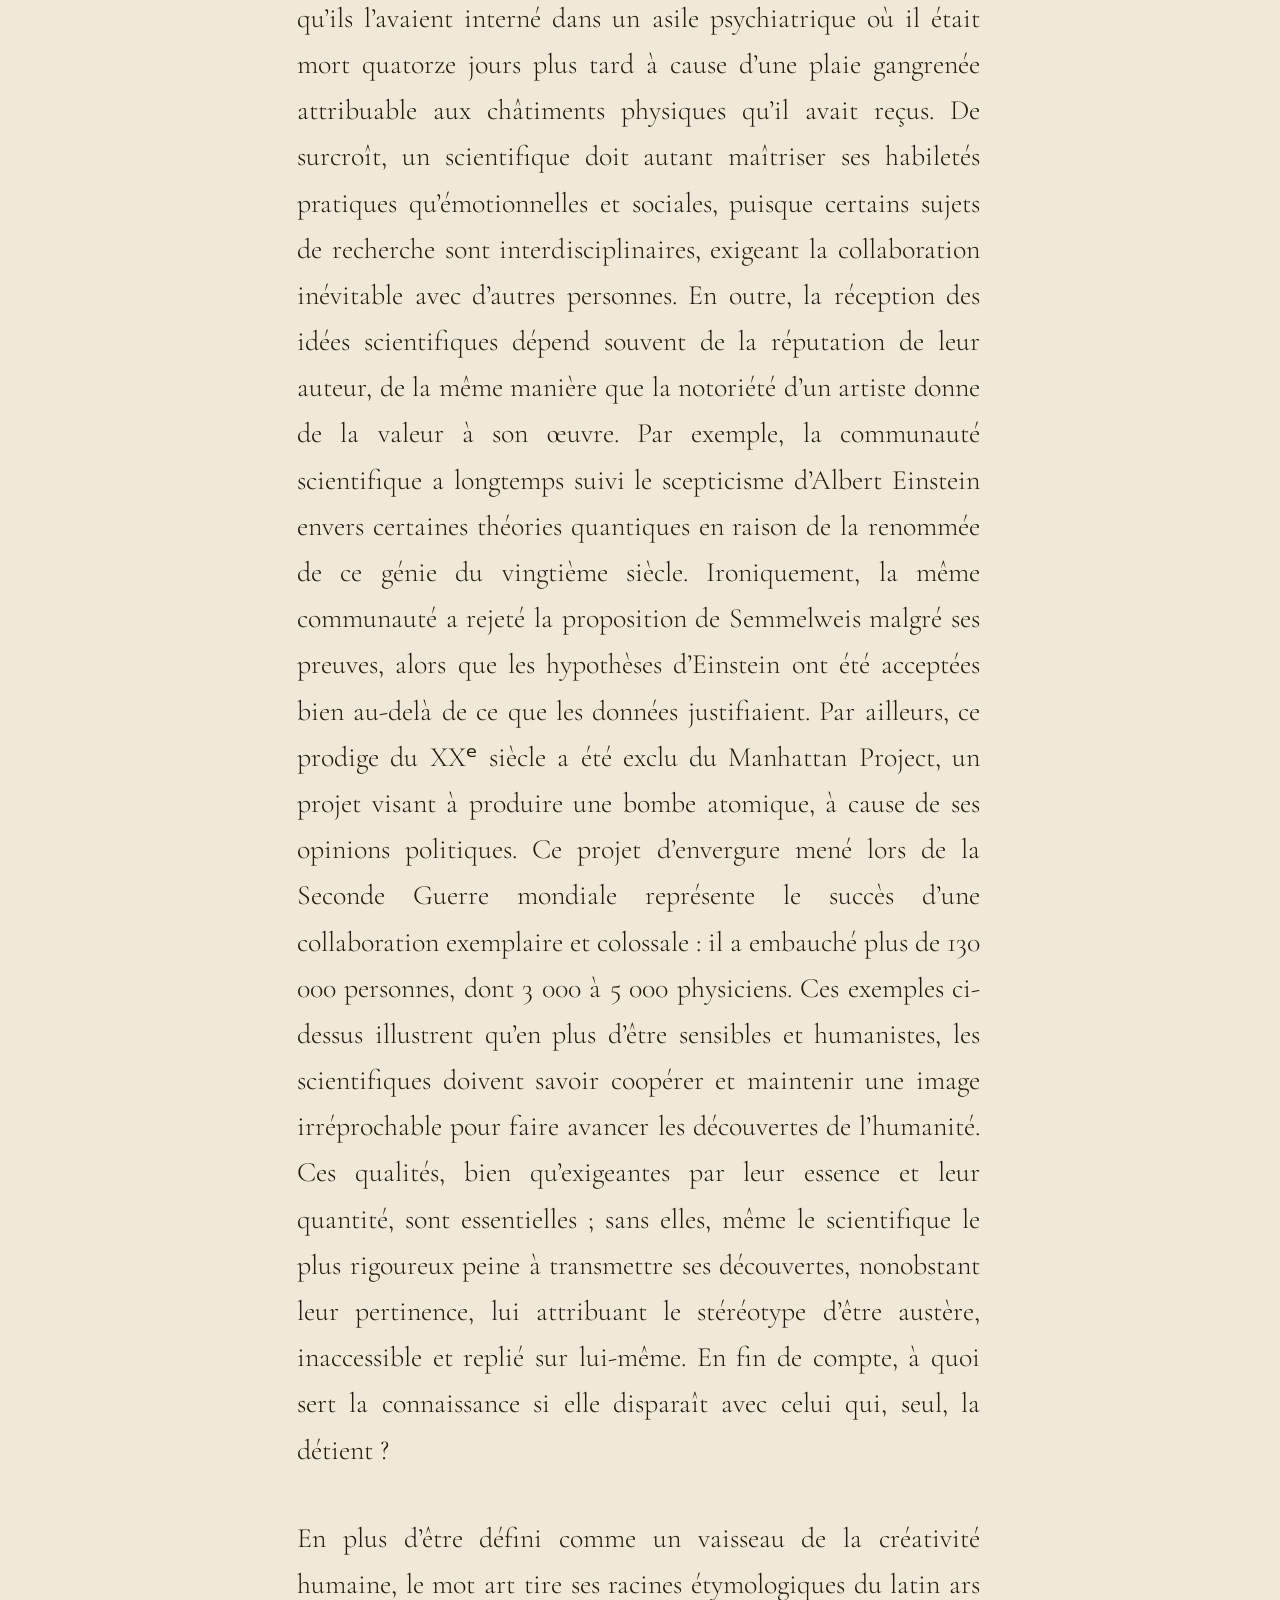
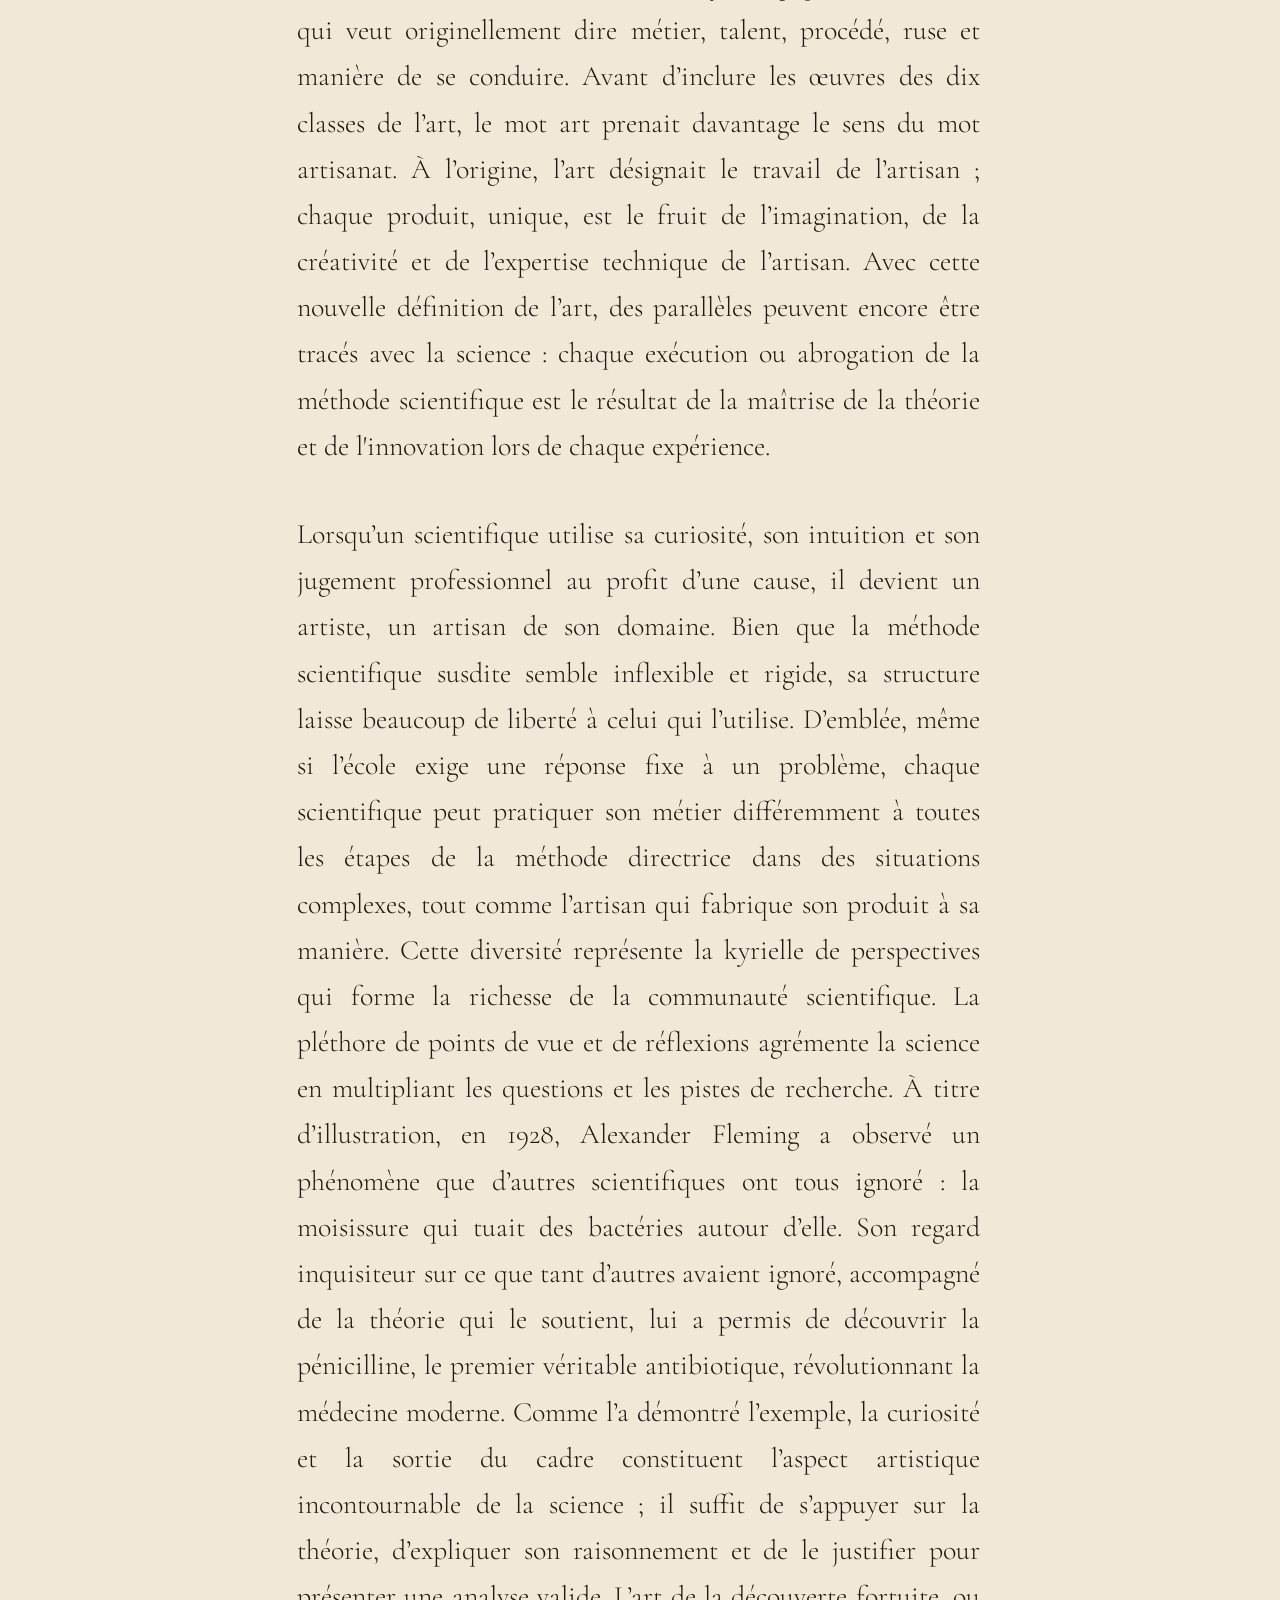
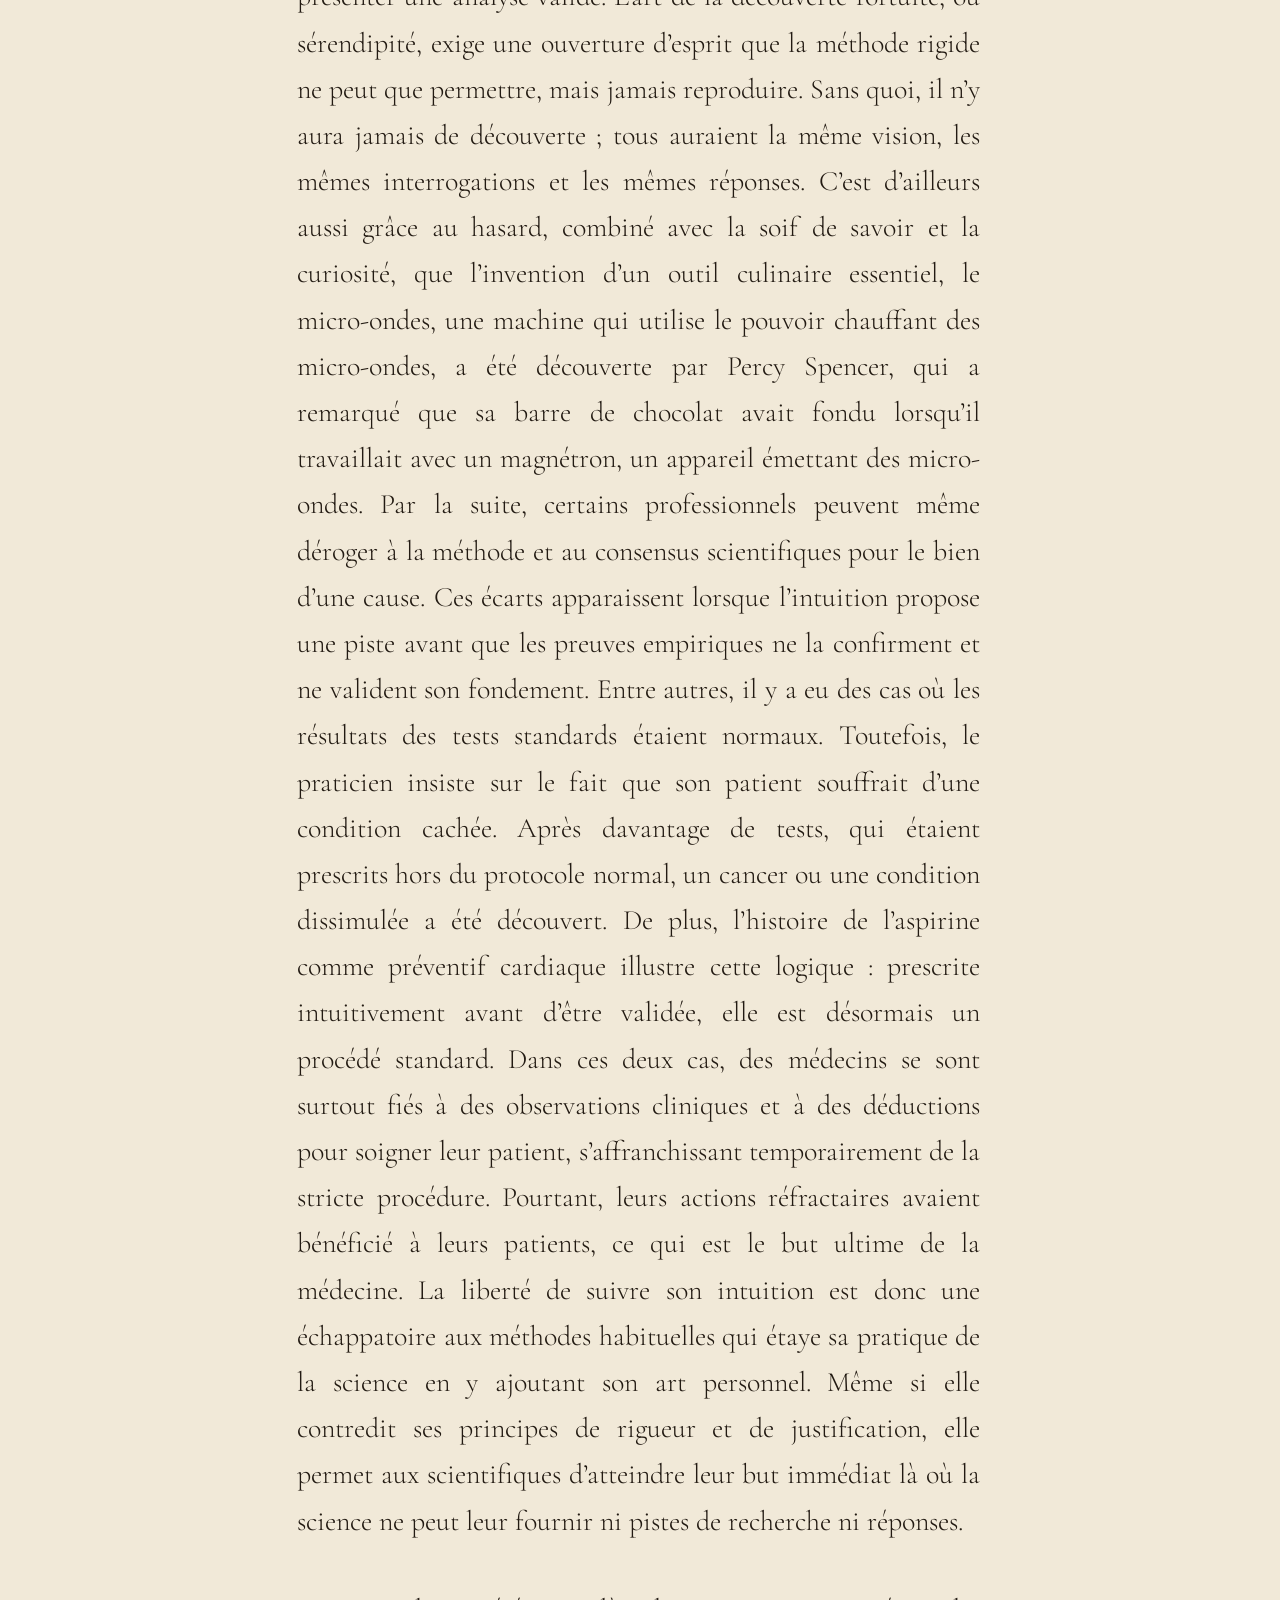
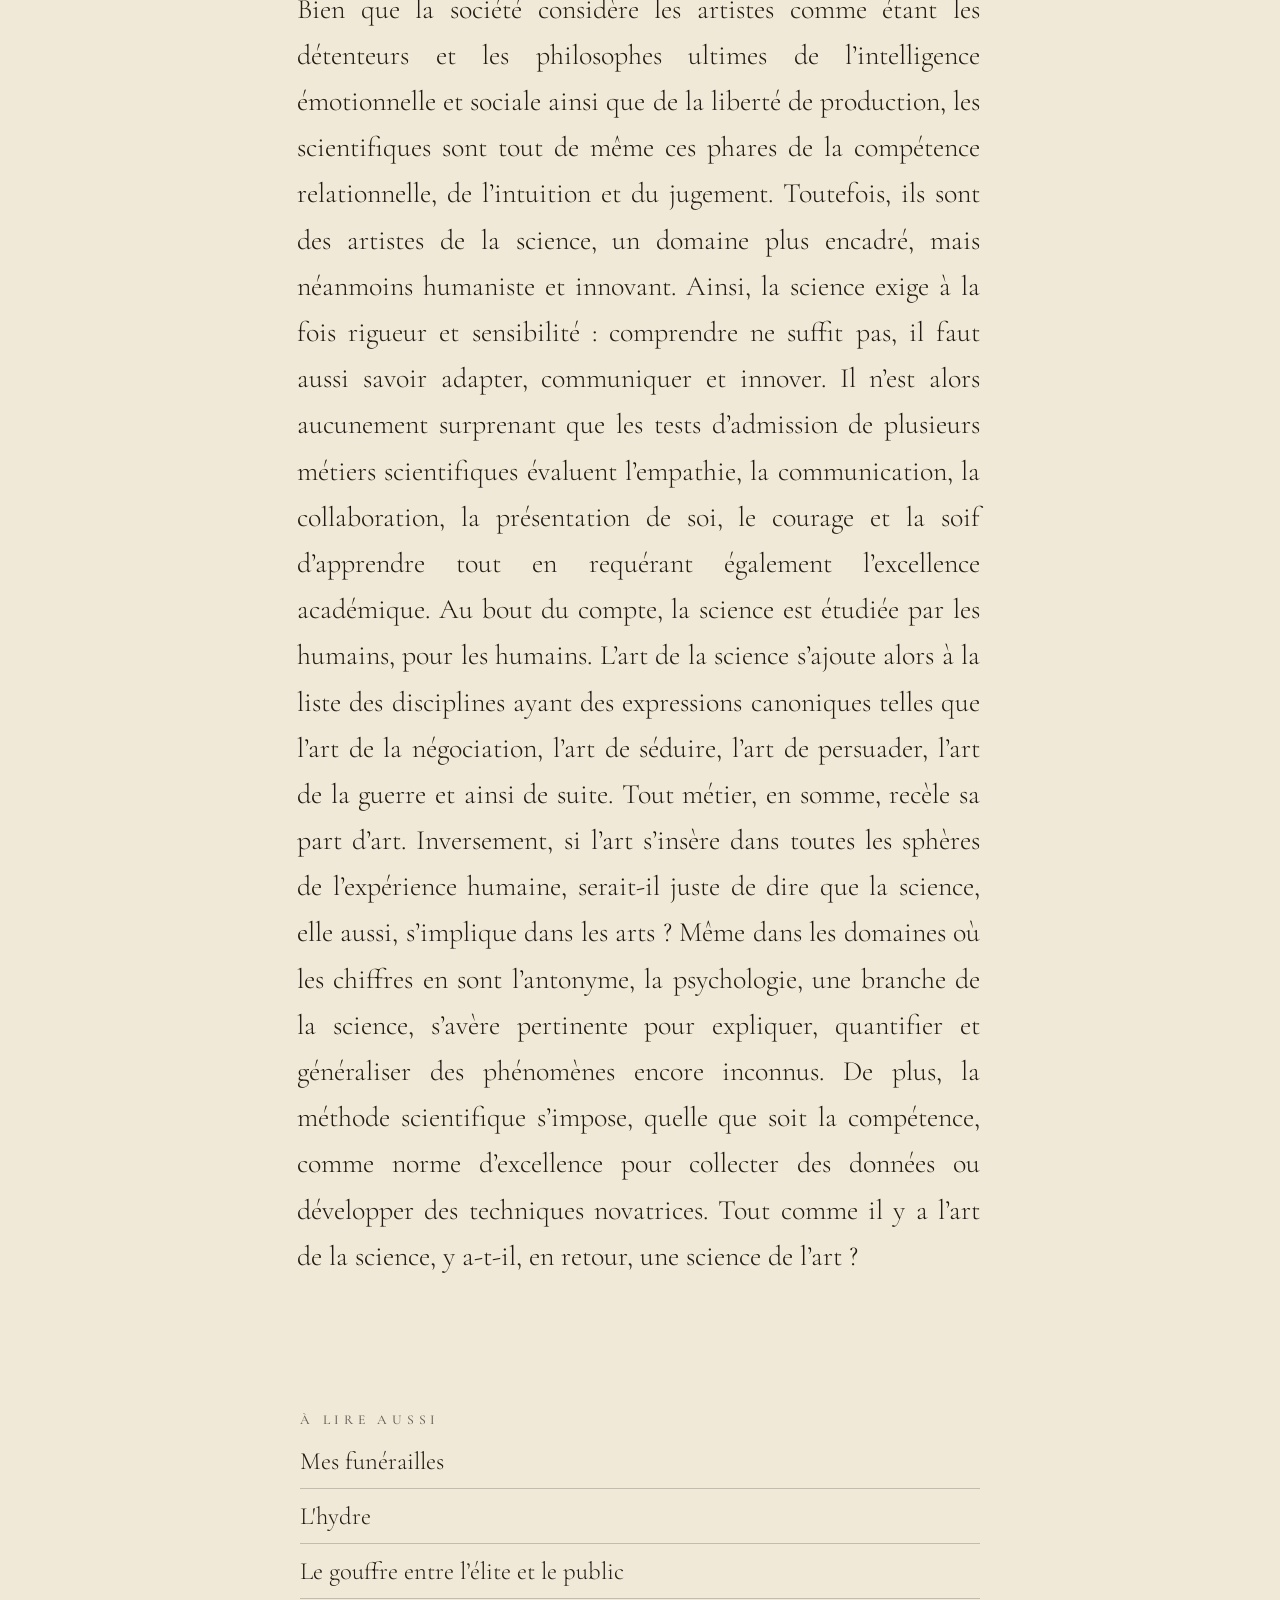
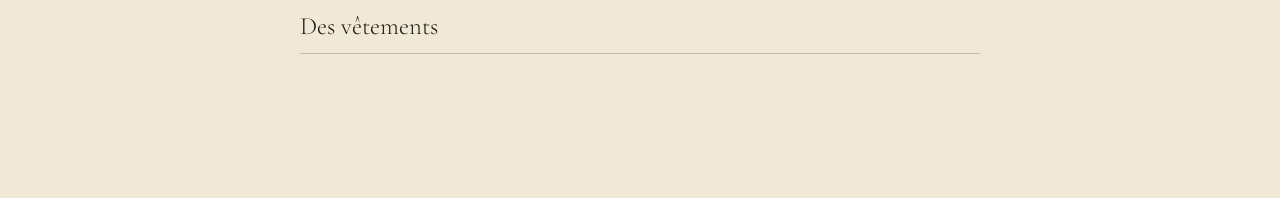
==== commit 07db10b2: "Update index.html" ====
--- a/textes/l-art-de-la-science/index.html
+++ b/textes/l-art-de-la-science/index.html
@@ -59,7 +59,7 @@
 <h1>L'art de la science</h1>
 </header>
 
-<article class="tx" style="font-size:clamp(1.35rem,5vw,1.75rem);line-height:1.65;padding-left:28px;padding-right:28px;text-align:left;letter-spacing:0em;font-weight:300;font-style:normal">
+<article class="tx" style="font-size:clamp(1.35rem,5vw,1.75rem);line-height:1.65;padding-left:25px;padding-right:28px;text-align:left;letter-spacing:0em;font-weight:300;font-style:normal">
 
 <p class="pp l" style="text-align:right">« Je ne remettrai à personne du poison, si on m’en demande, ni ne prendrai l’initiative d’une pareille suggestion ; semblablement, je ne remettrai à aucune femme un pessaire abortif, je passerai ma vie et j’exercerai mon art dans l’innocence et la pureté. » </p>
 
--- a/style.css
+++ b/style.css
@@ -99,3 +99,6 @@
         box-sizing: border-box;
     }
 }
+
+/* Citation : 2 pt plus petite que le texte, alignée à droite */
+.pp.quote{font-size:calc(1em - 2pt);text-align:right}
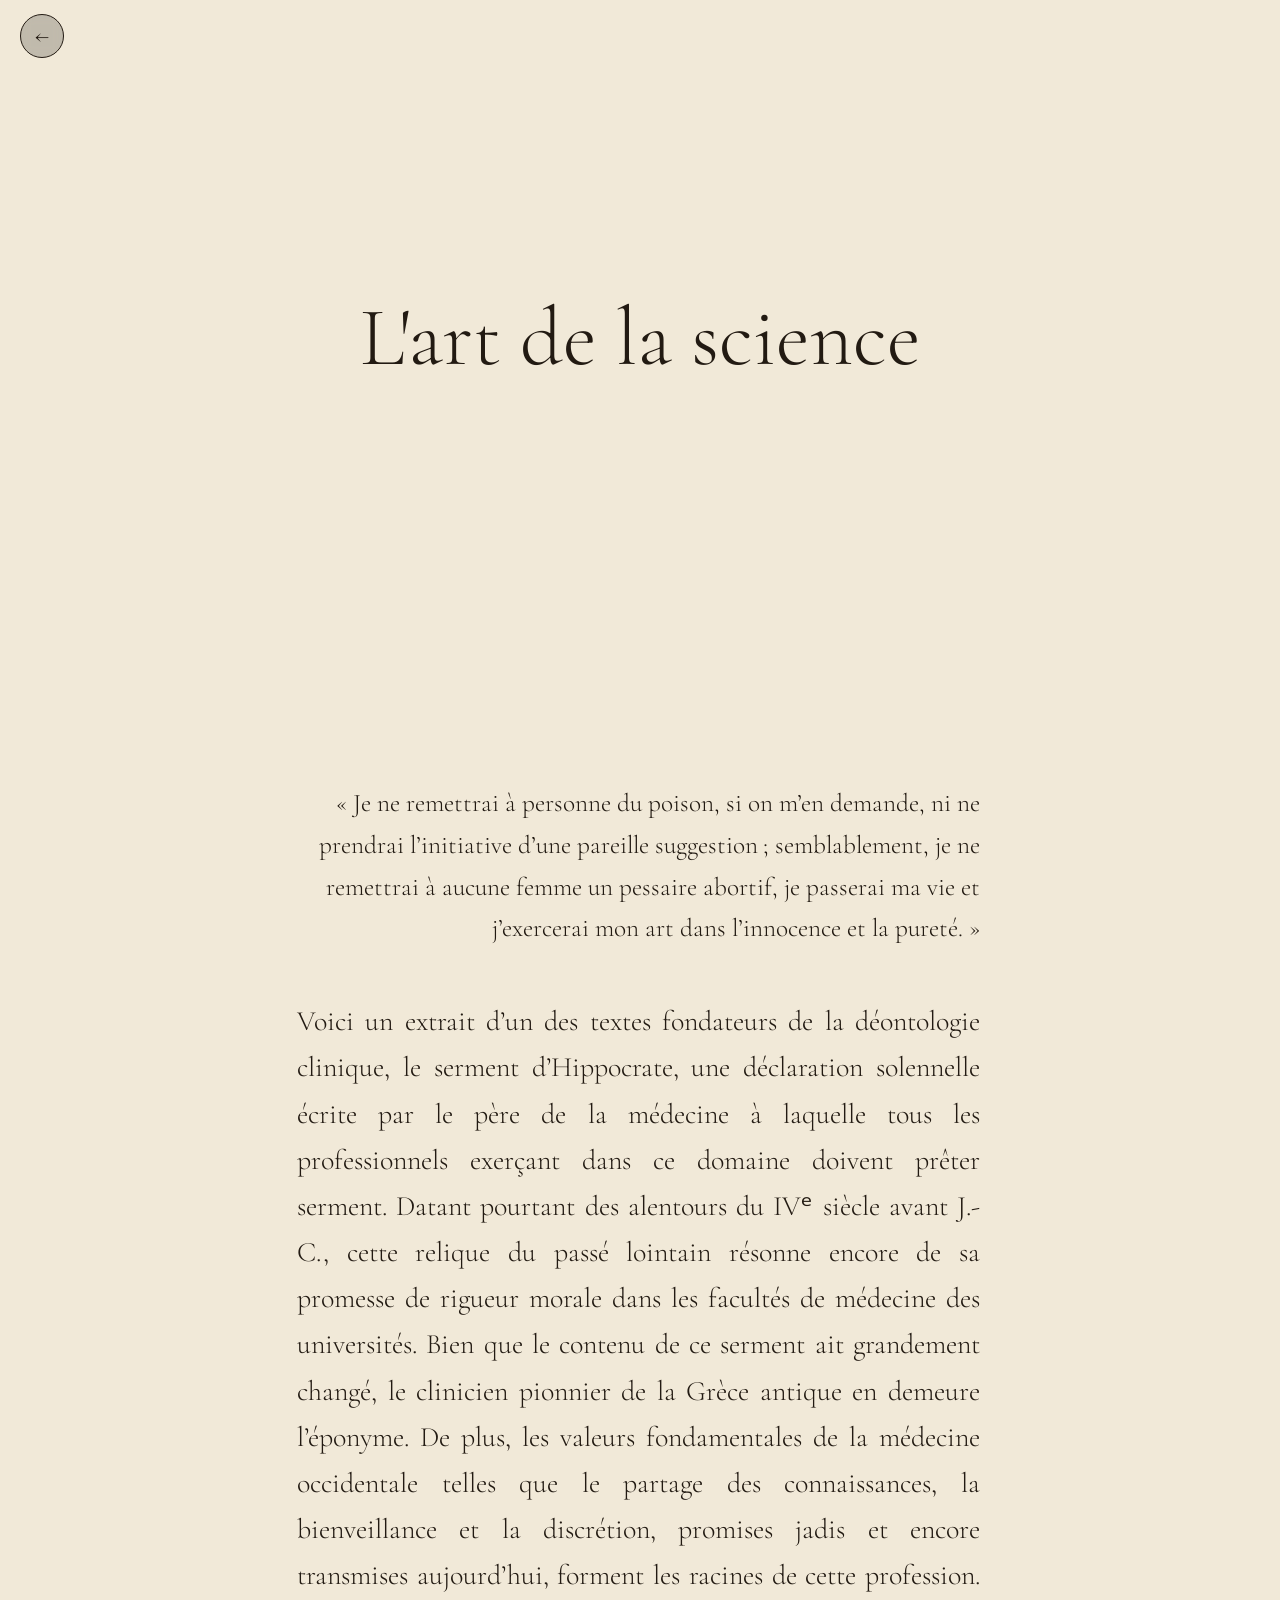
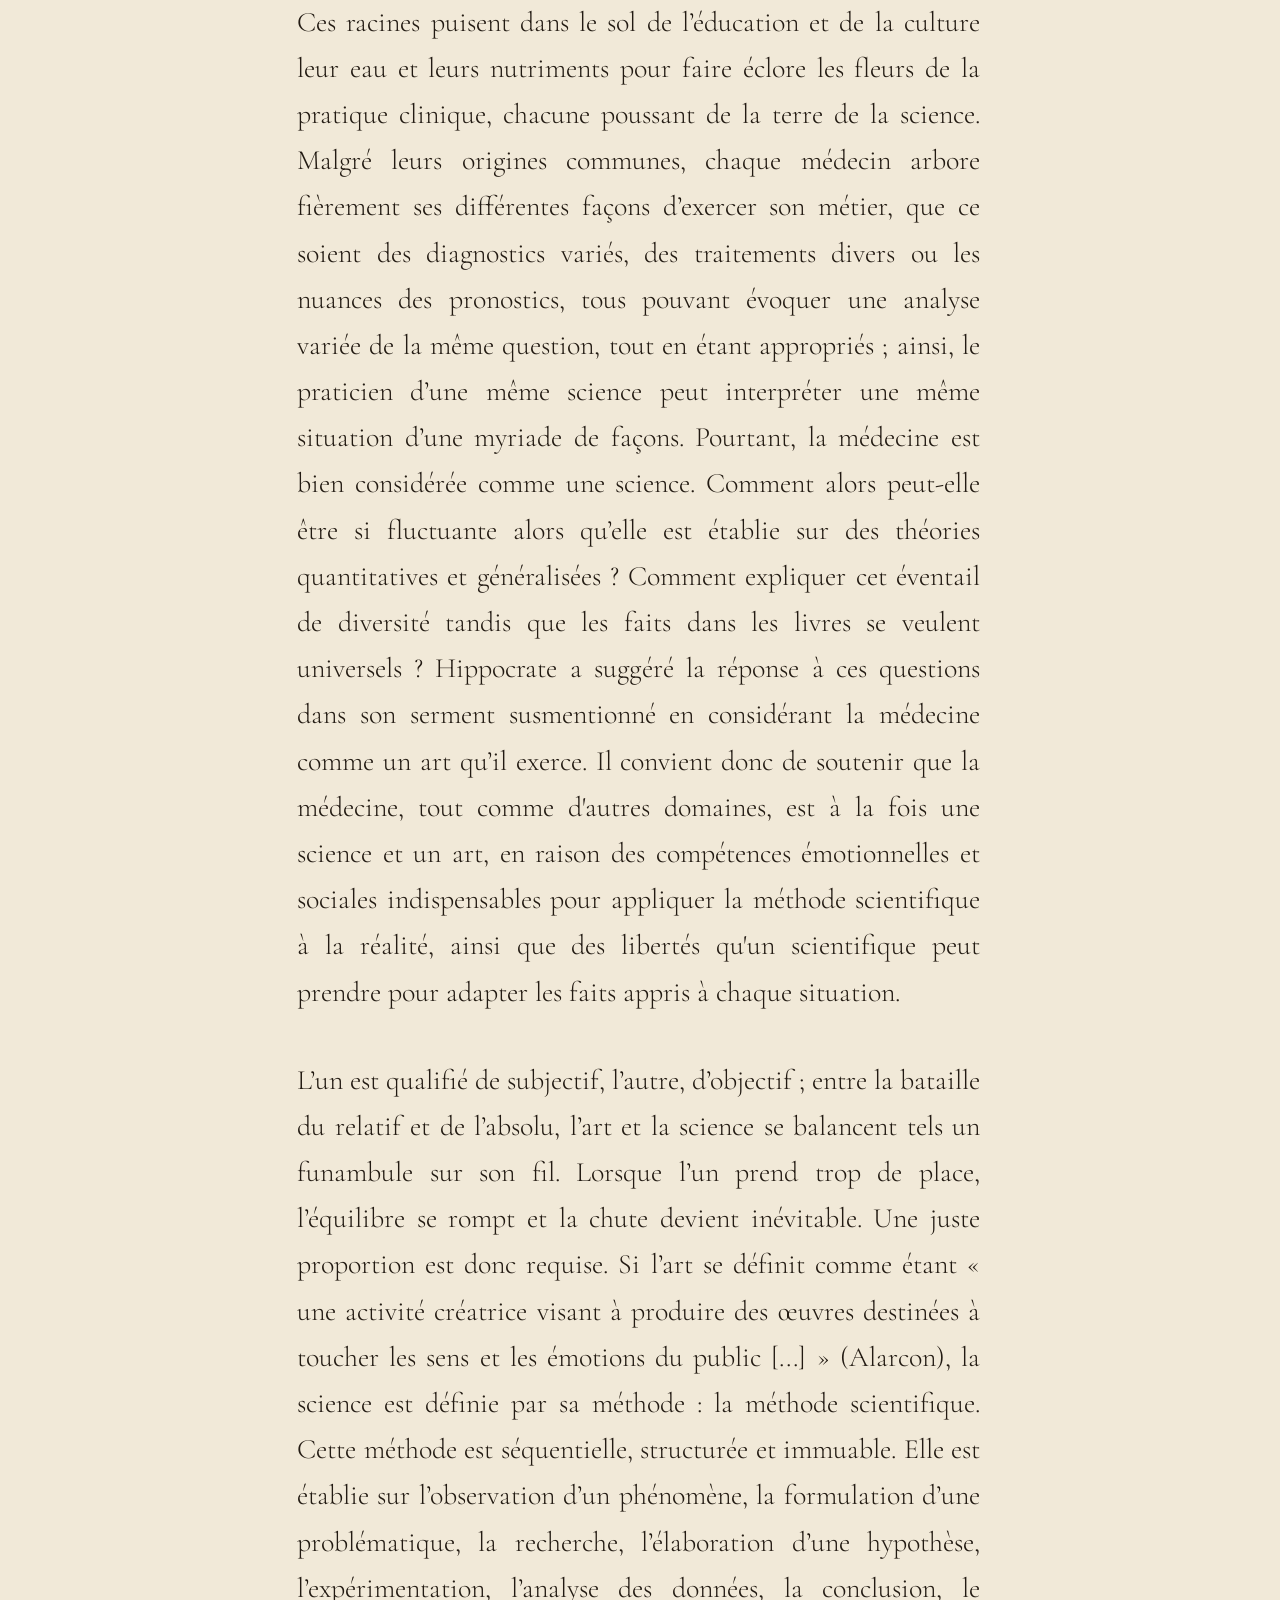
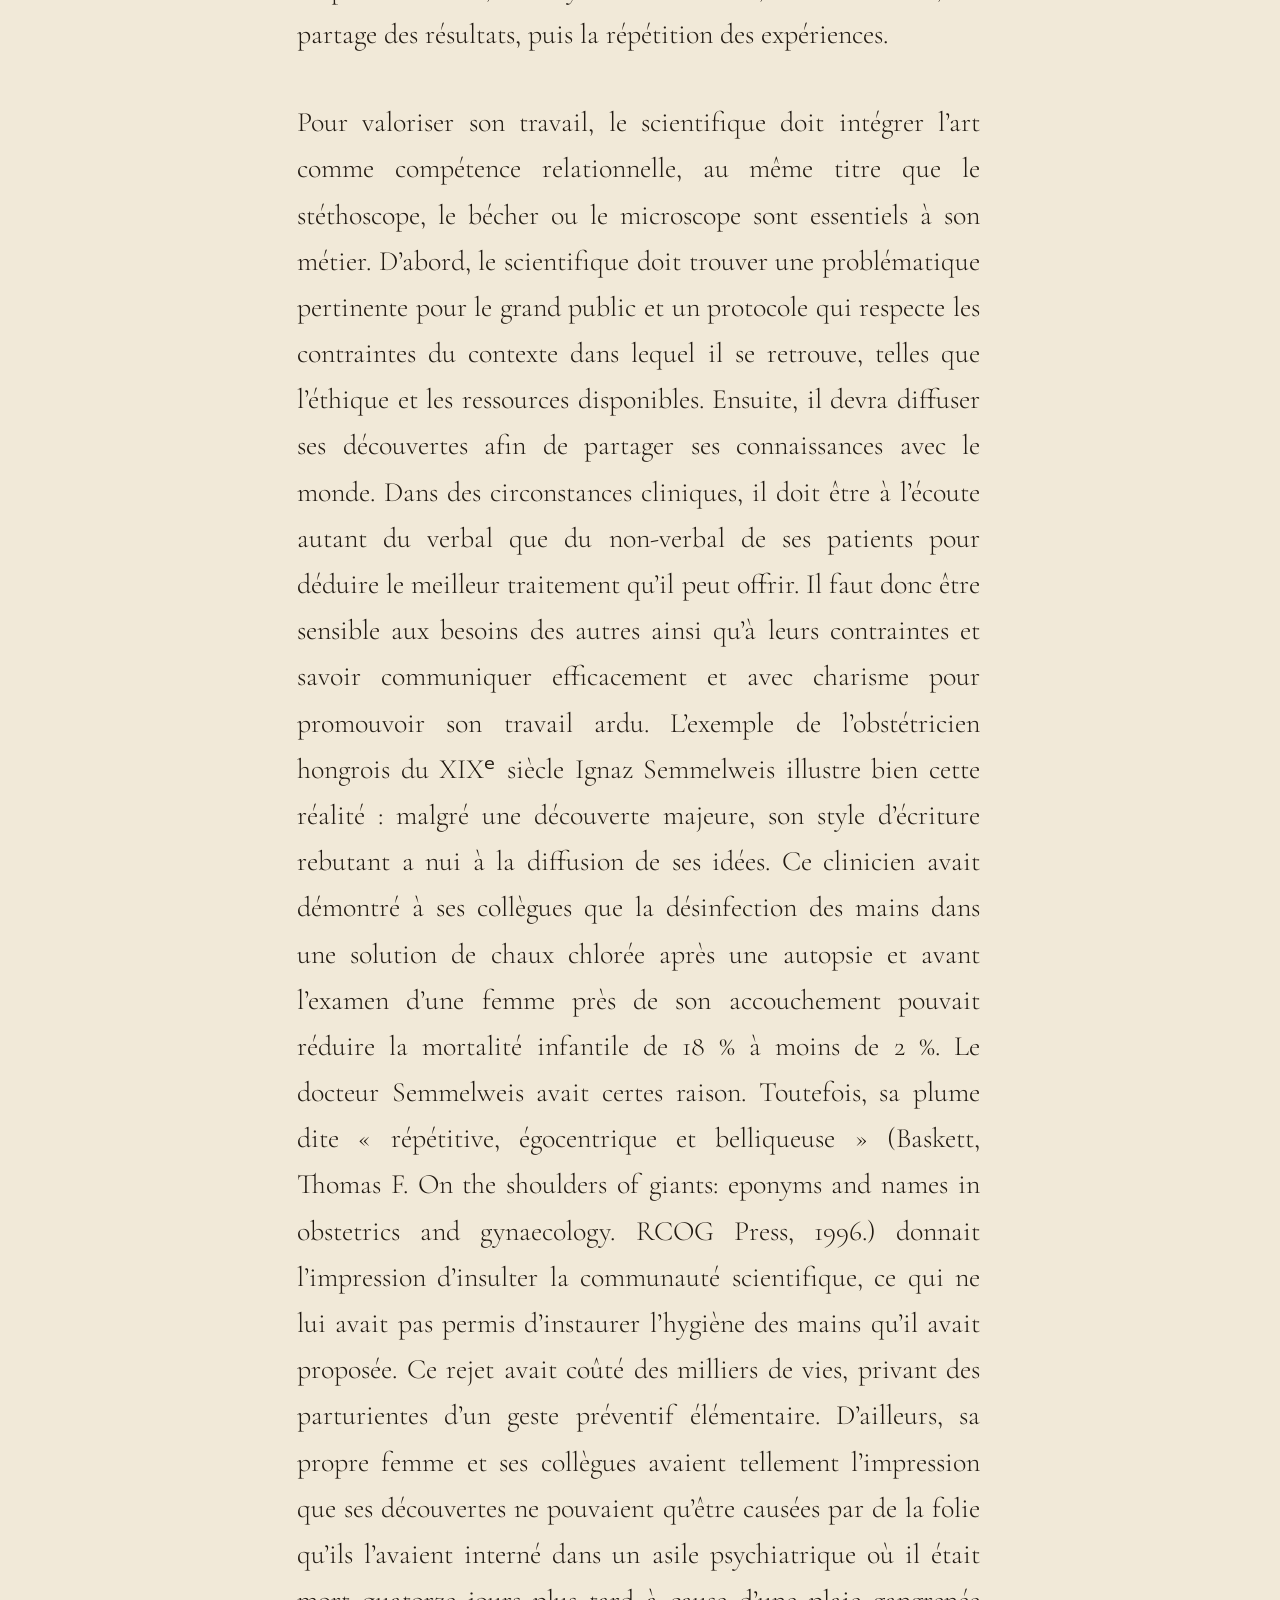
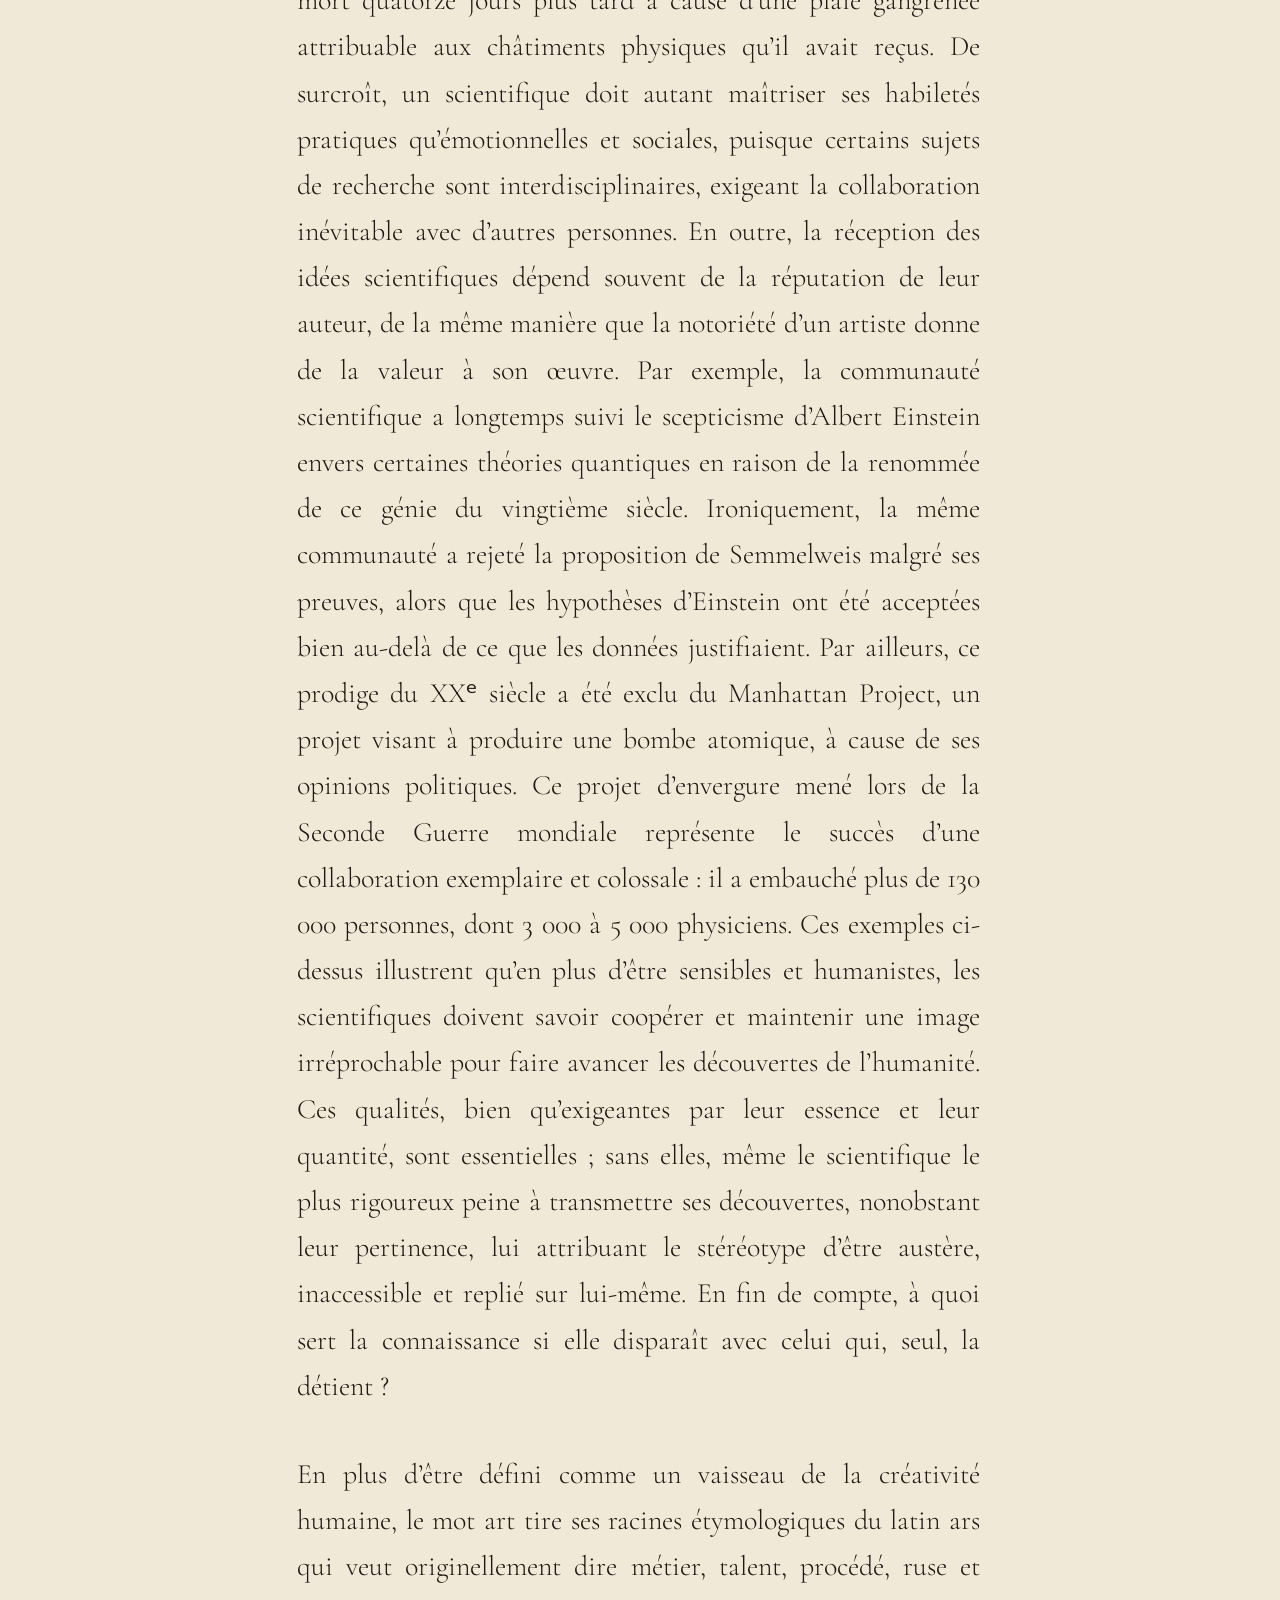
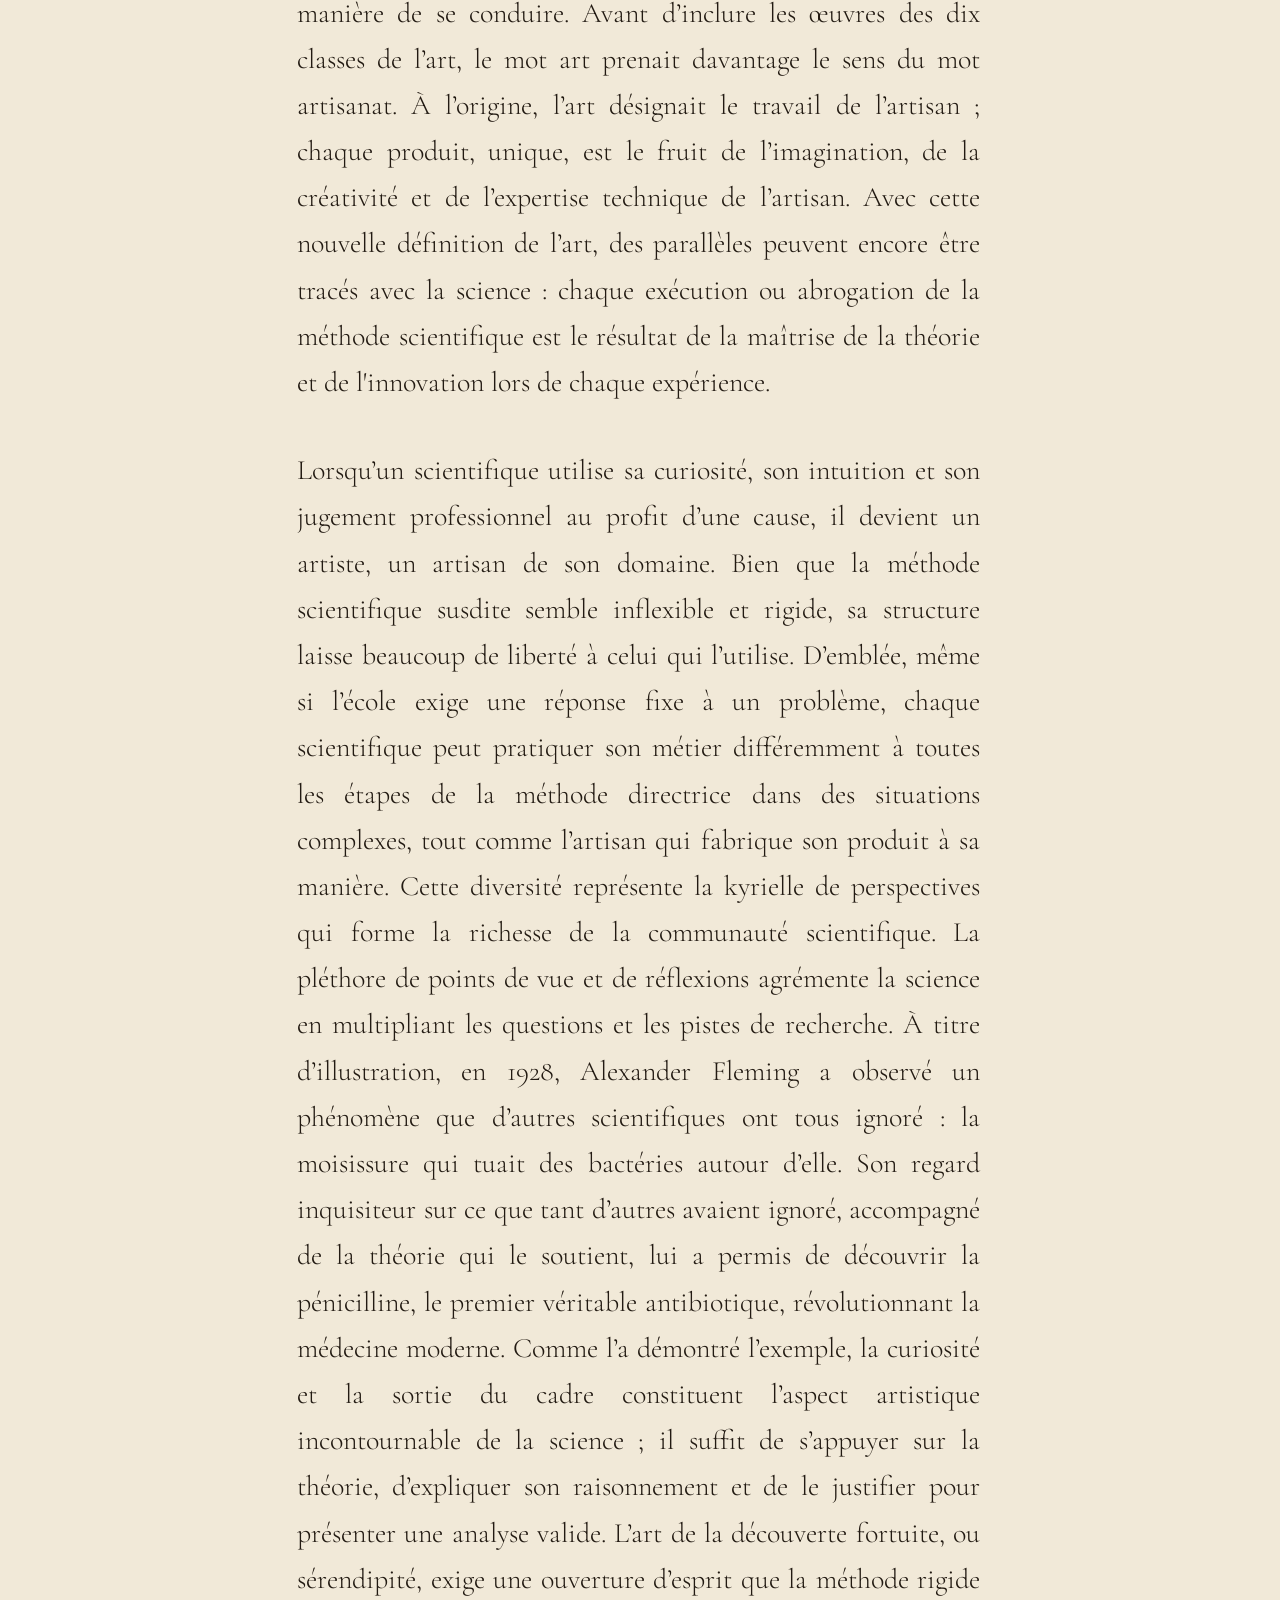
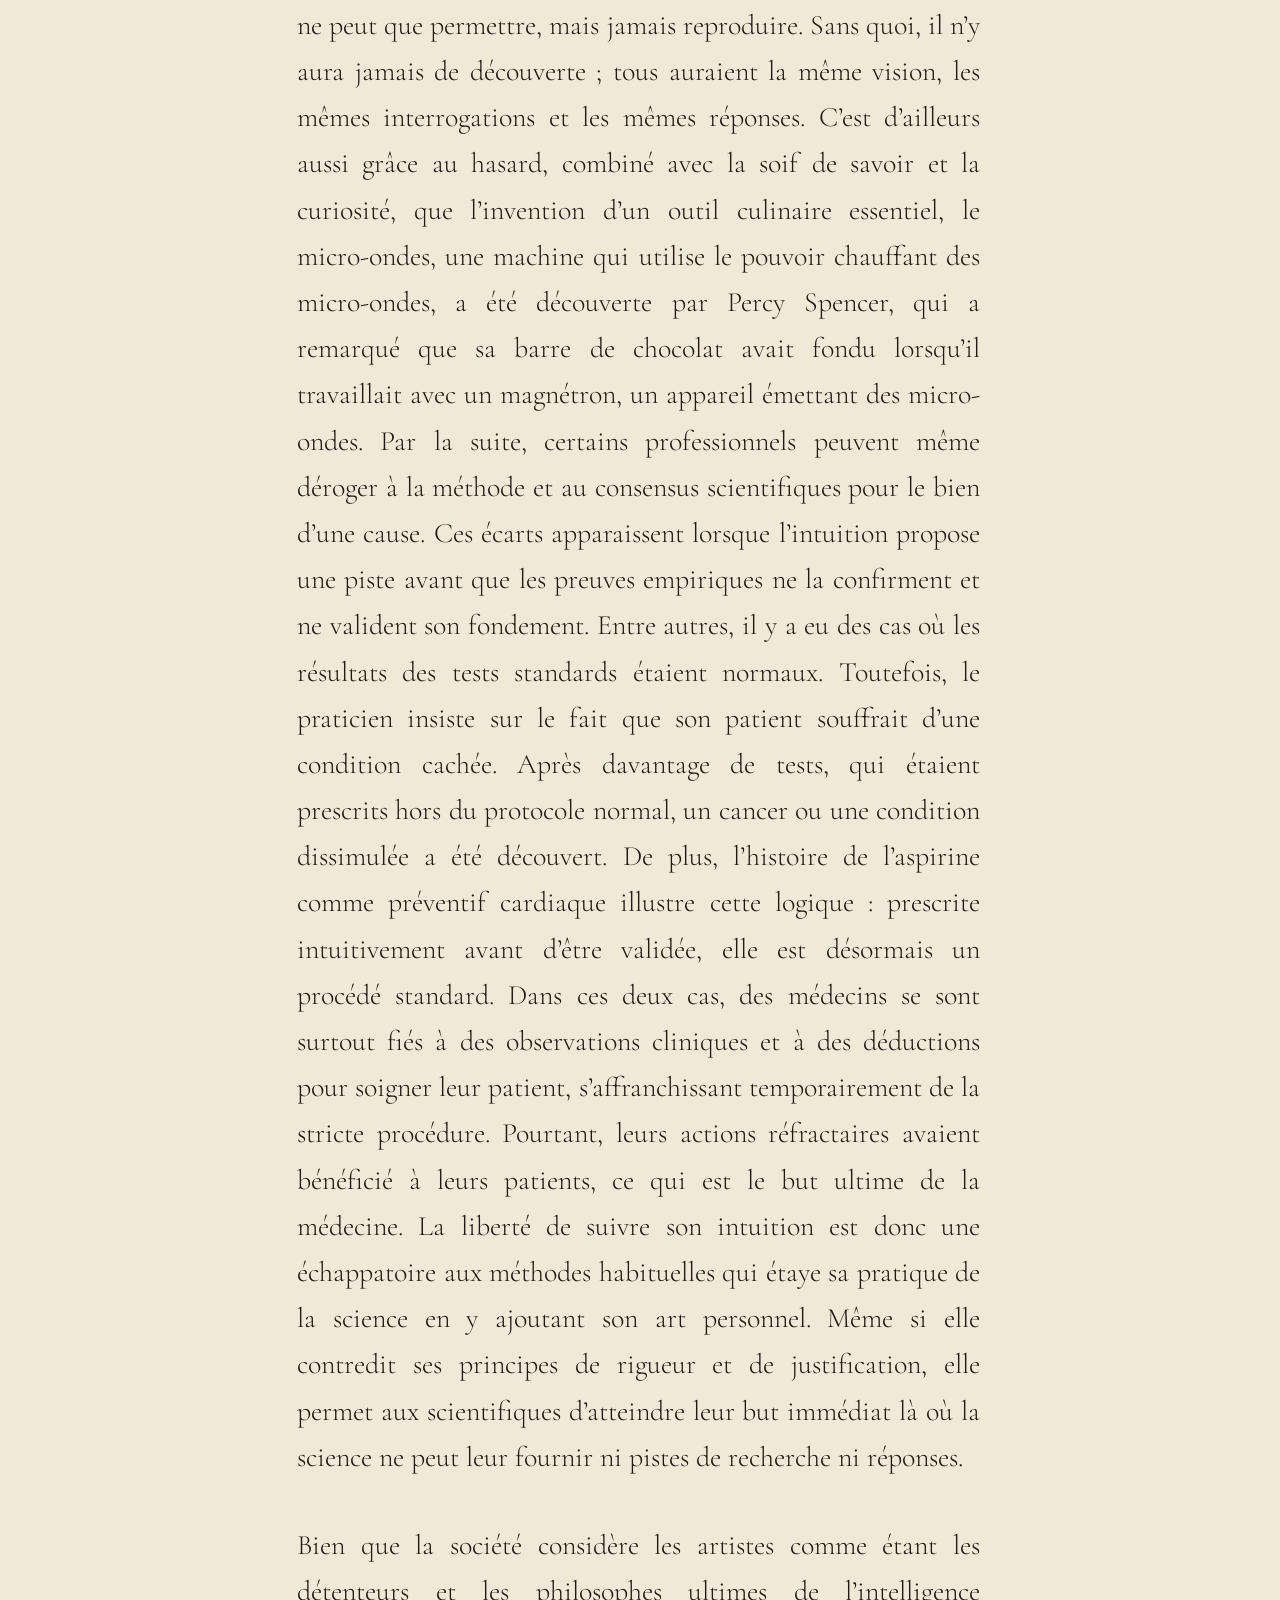
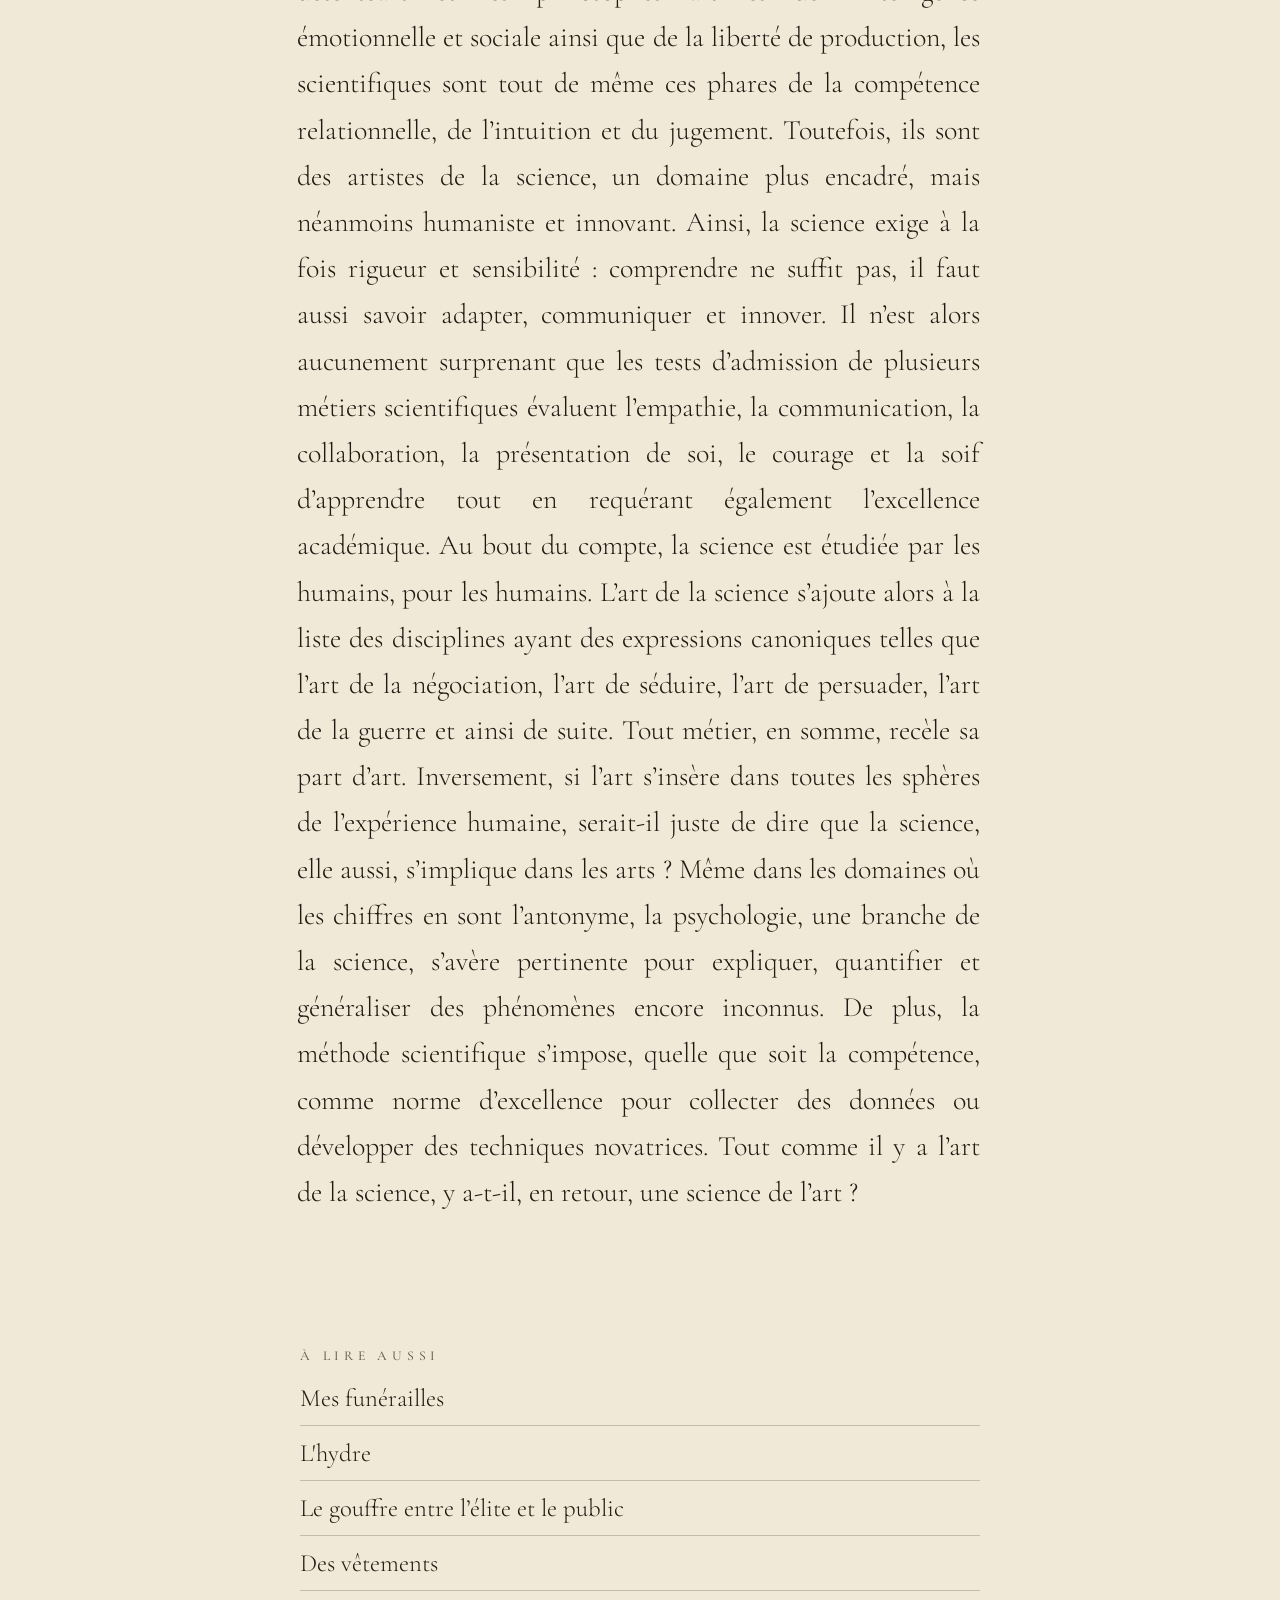
==== commit 24fcd277: "Update index.html" ====
--- a/textes/l-art-de-la-science/index.html
+++ b/textes/l-art-de-la-science/index.html
@@ -21,6 +21,12 @@
 <link rel="icon" href="../../favicon.svg" type="image/svg+xml">
 <link rel="stylesheet" href="https://fonts.googleapis.com/css2?family=Cormorant+Garamond:ital,wght@0,300;0,500;0,700;1,300;1,500&family=EB+Garamond:ital,wght@0,400;0,600;1,400&family=Playfair+Display:ital,wght@0,400;0,700;1,400&family=Cinzel:wght@400;600&family=Special+Elite&family=Inter:wght@300;500&family=Caveat:wght@400;600&display=swap">
 <link rel="stylesheet" href="../../style.css">
+<link rel="stylesheet" href="../../style.css?v=2">
+<style>
+  html { -webkit-text-size-adjust: 100%; text-size-adjust: 100%; }
+  article.tx p.pp { hyphens: none !important; -webkit-hyphens: none !important; }
+  article.tx > p.pp:first-of-type { font-size: calc(1em - 2pt) !important; text-align: right !important; }
+</style>
 <script type="application/ld+json">
 {
   "@context": "https://schema.org",
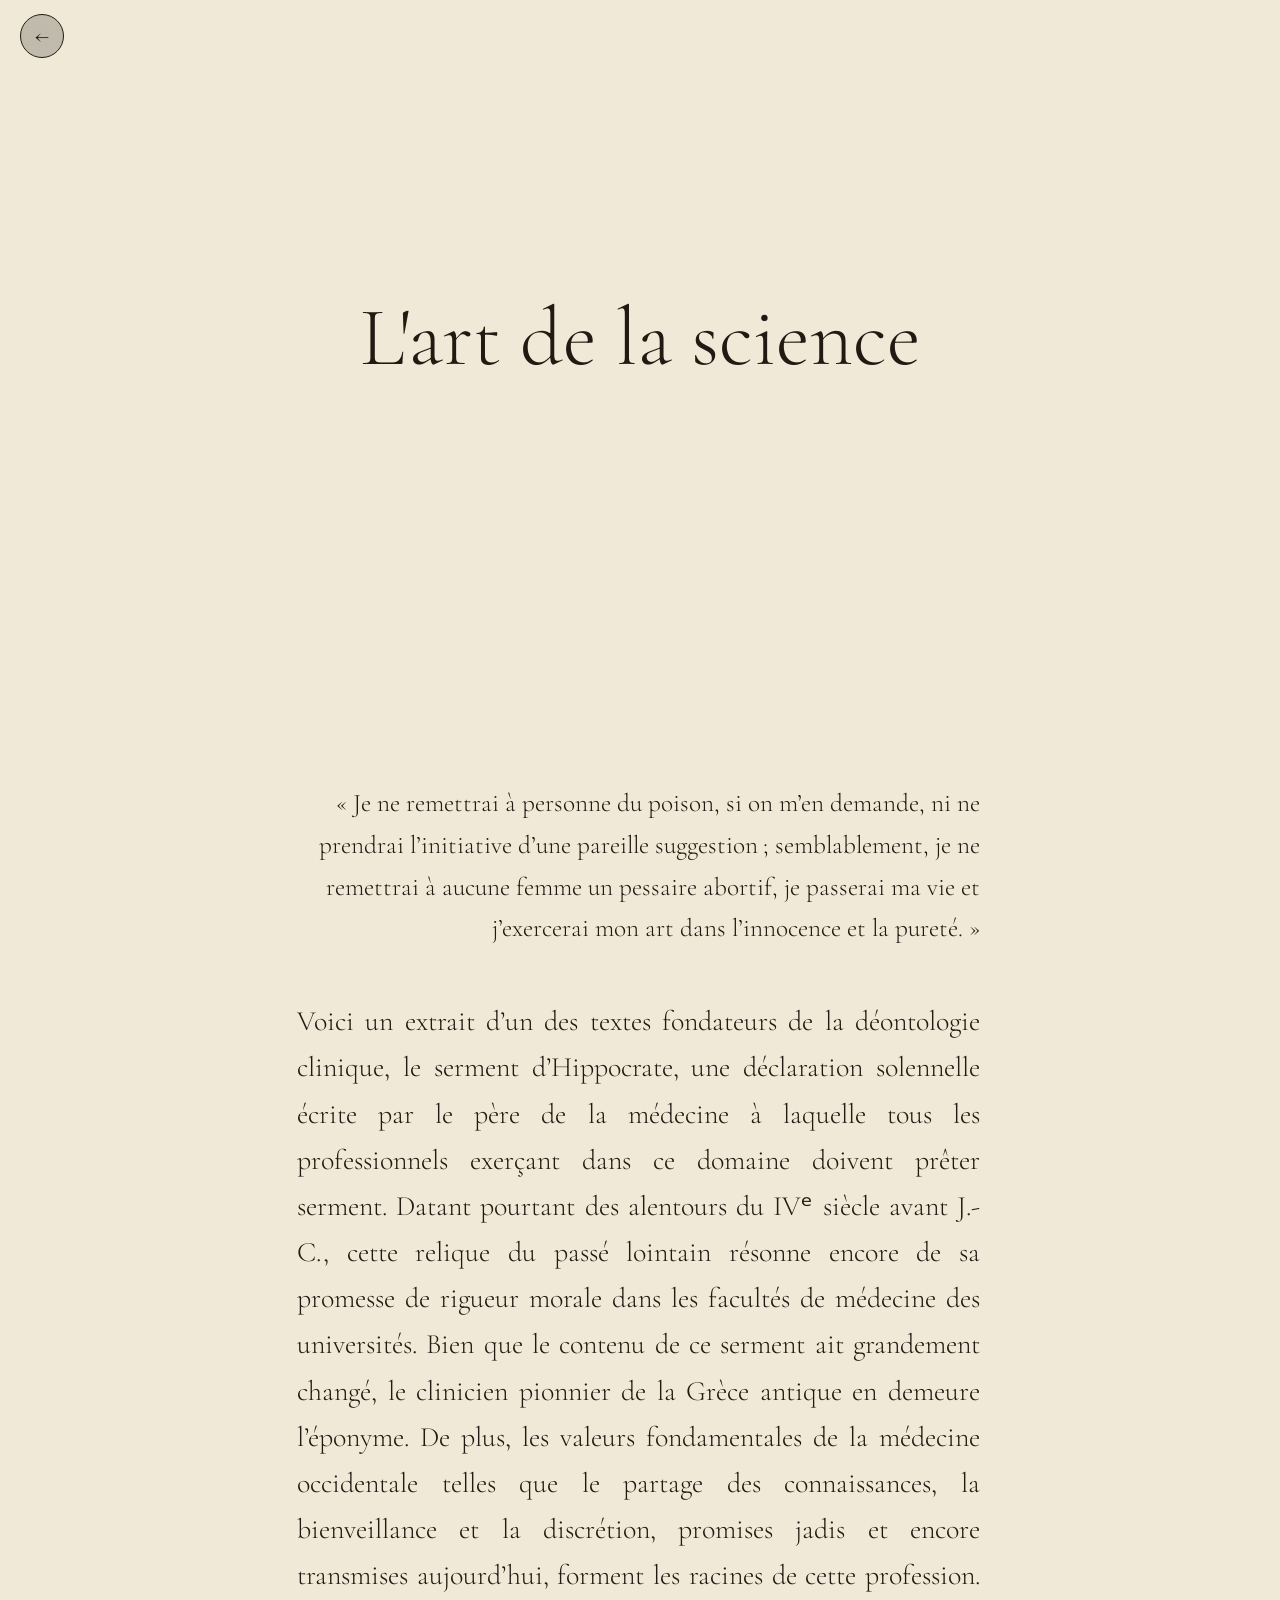
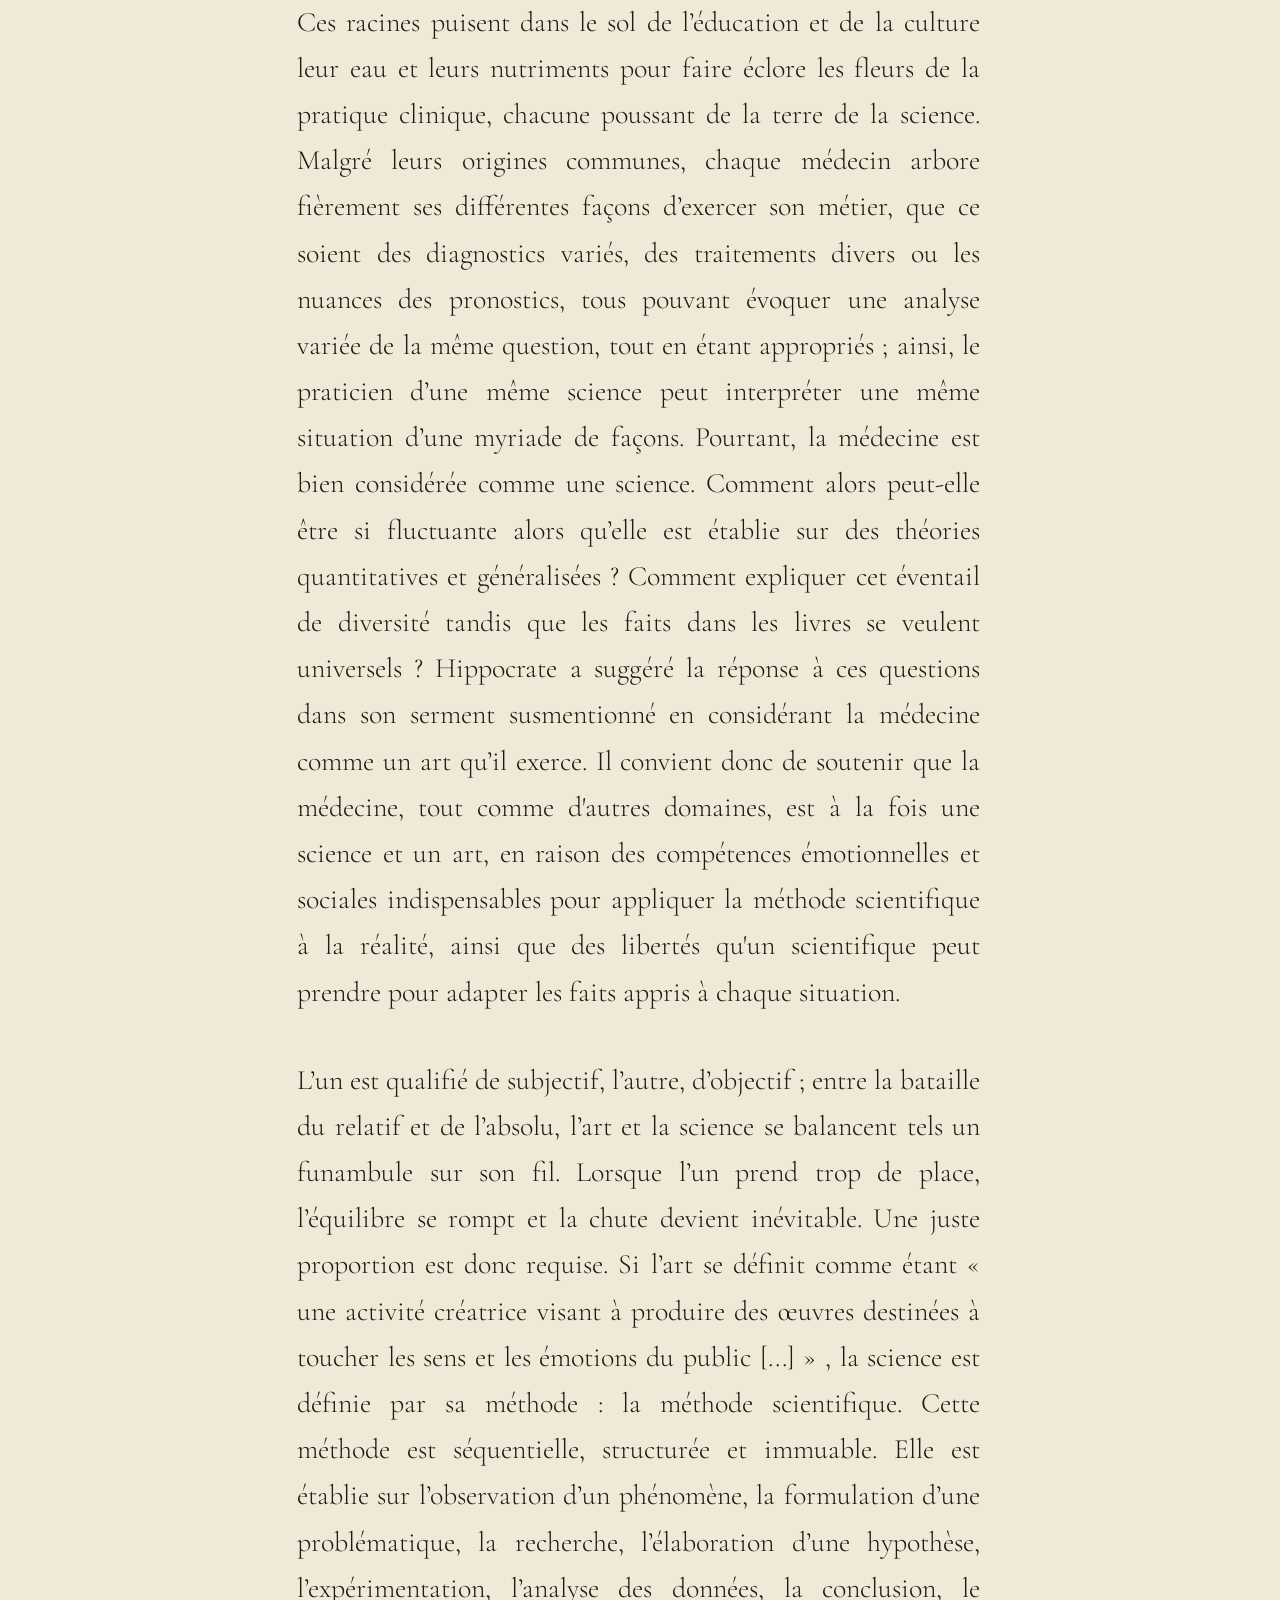
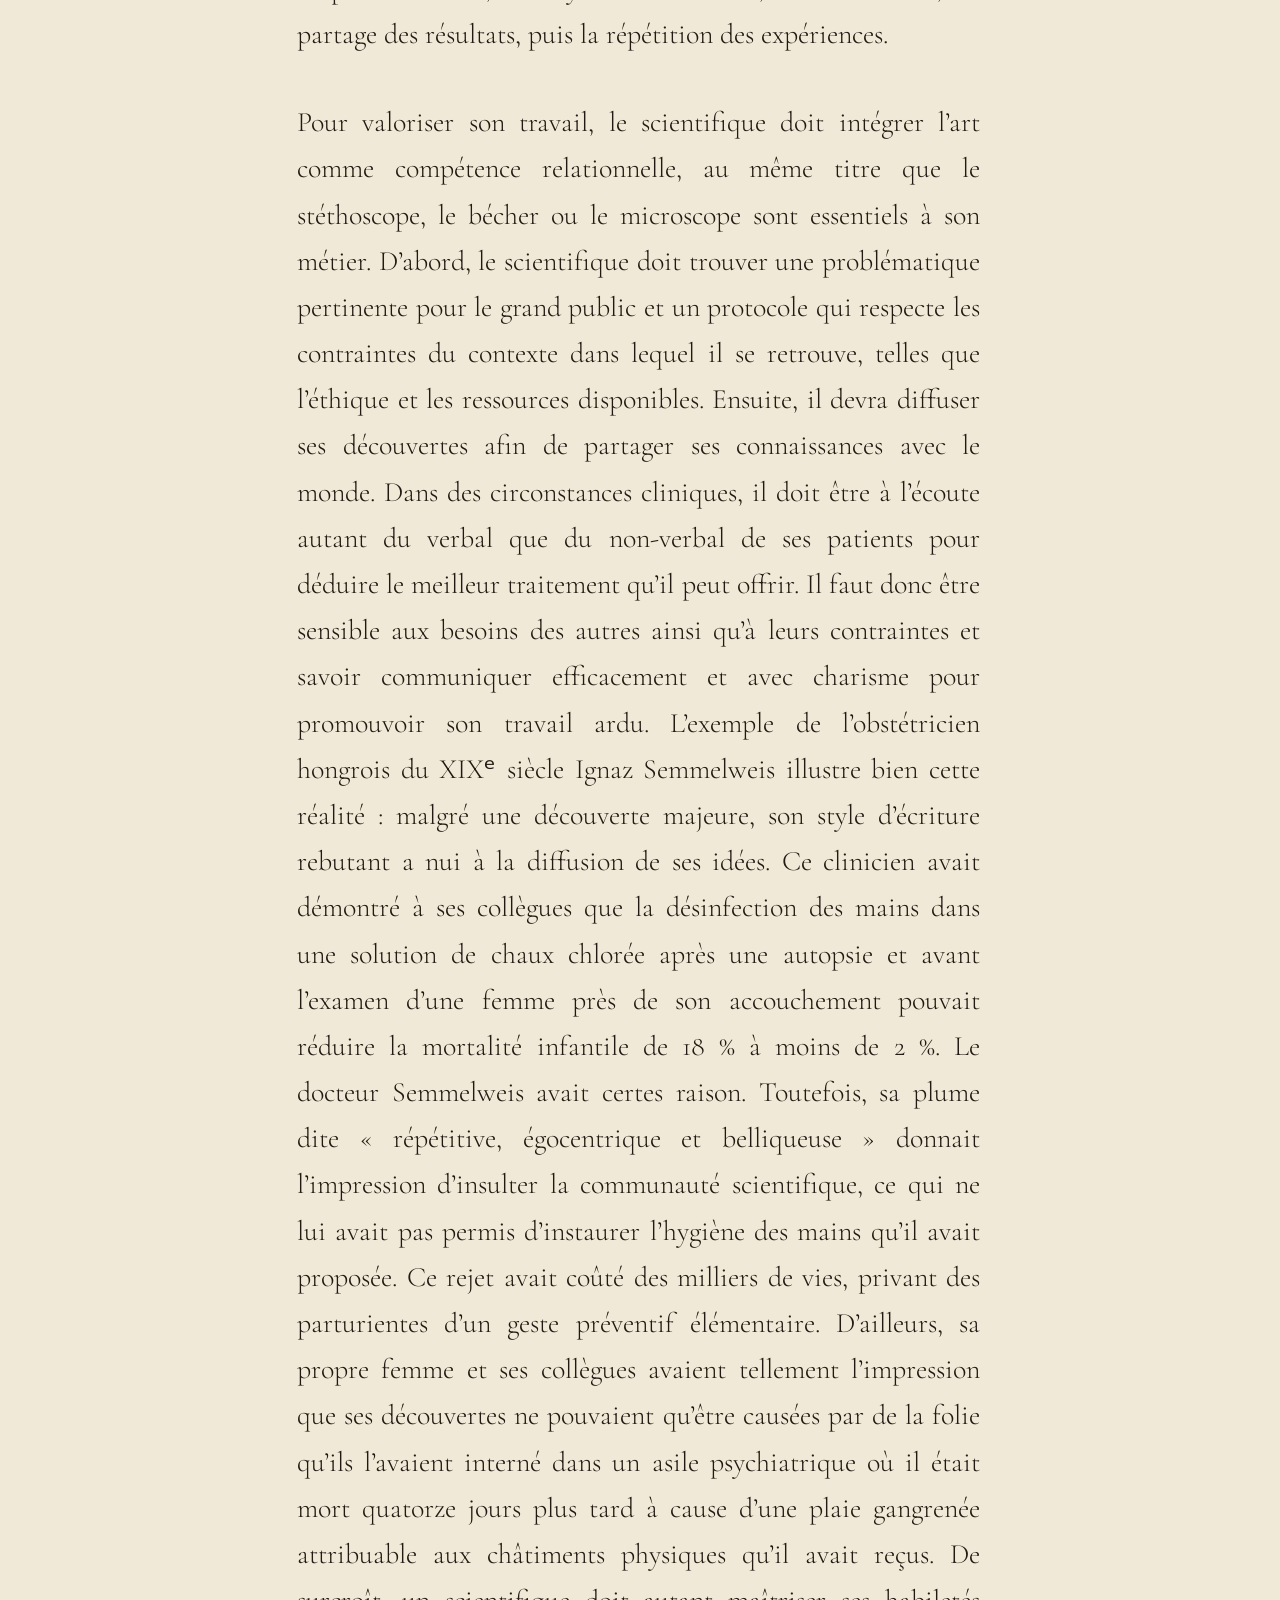
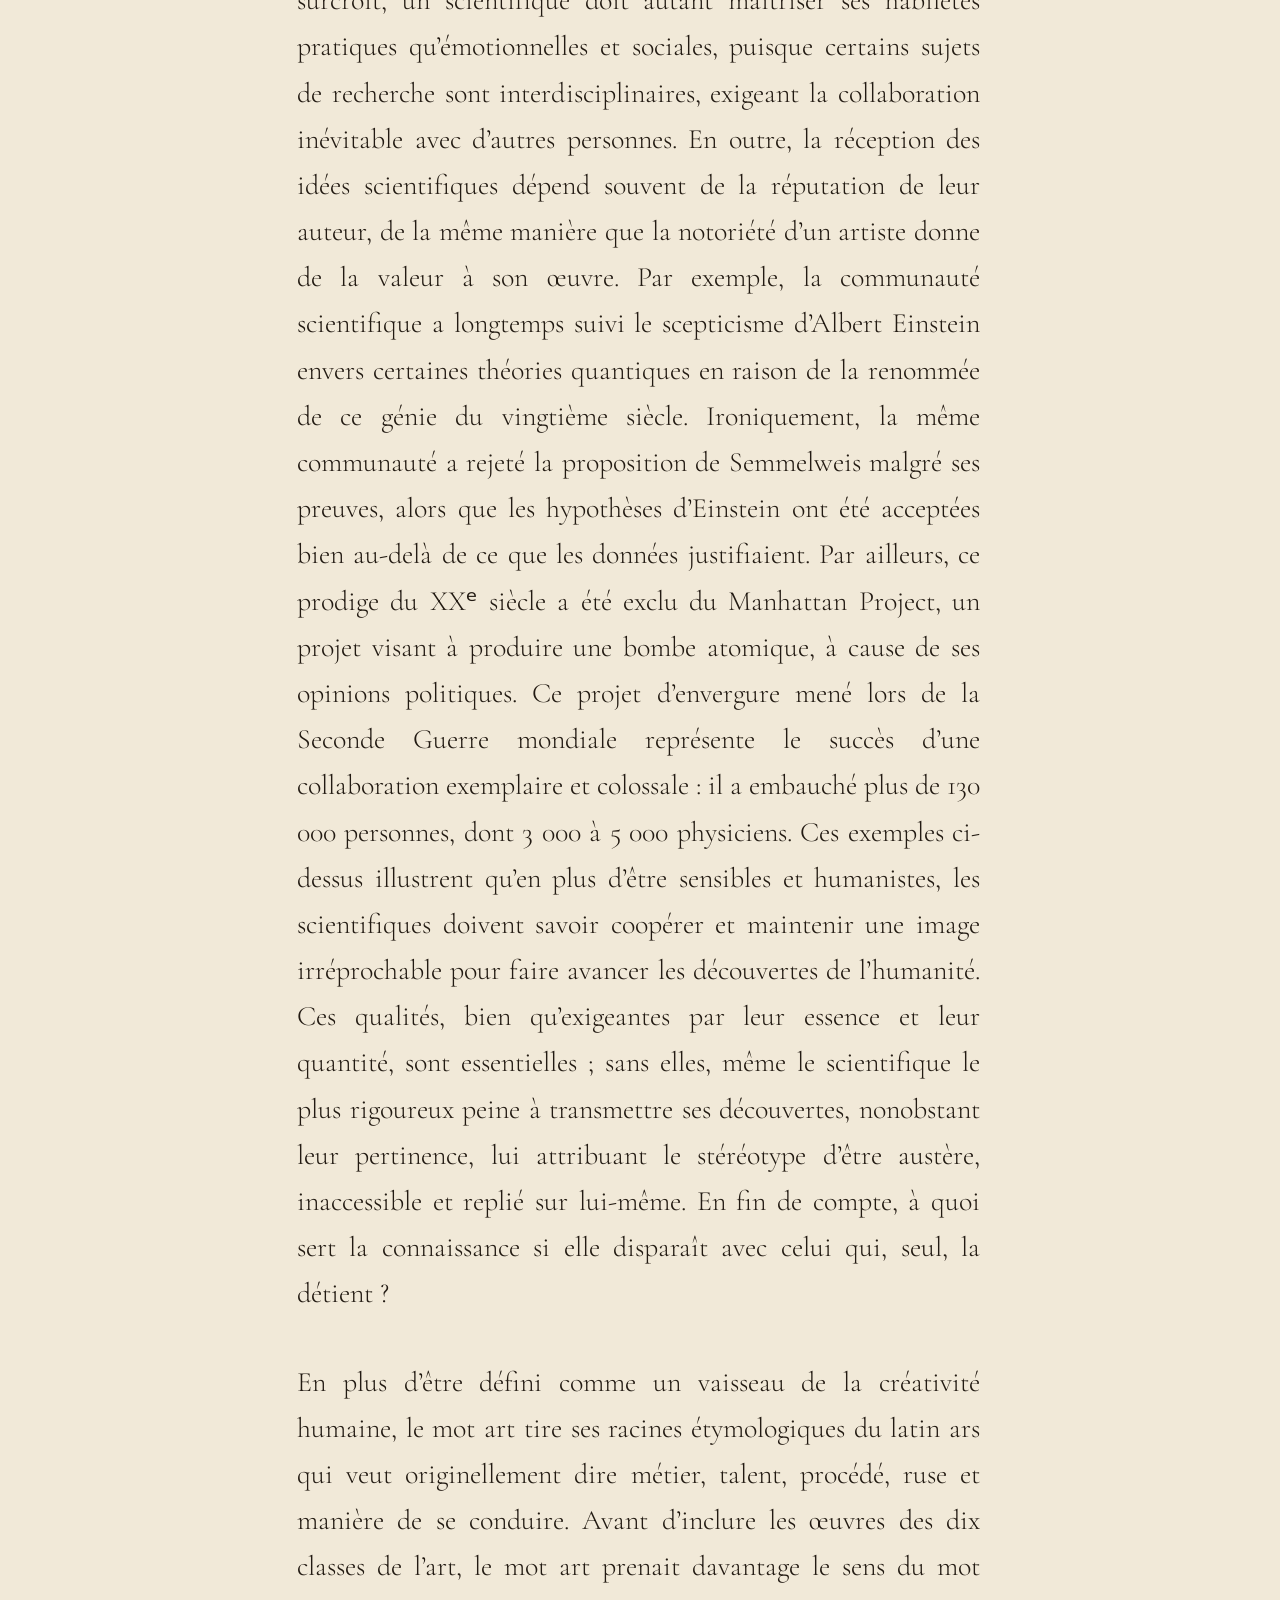
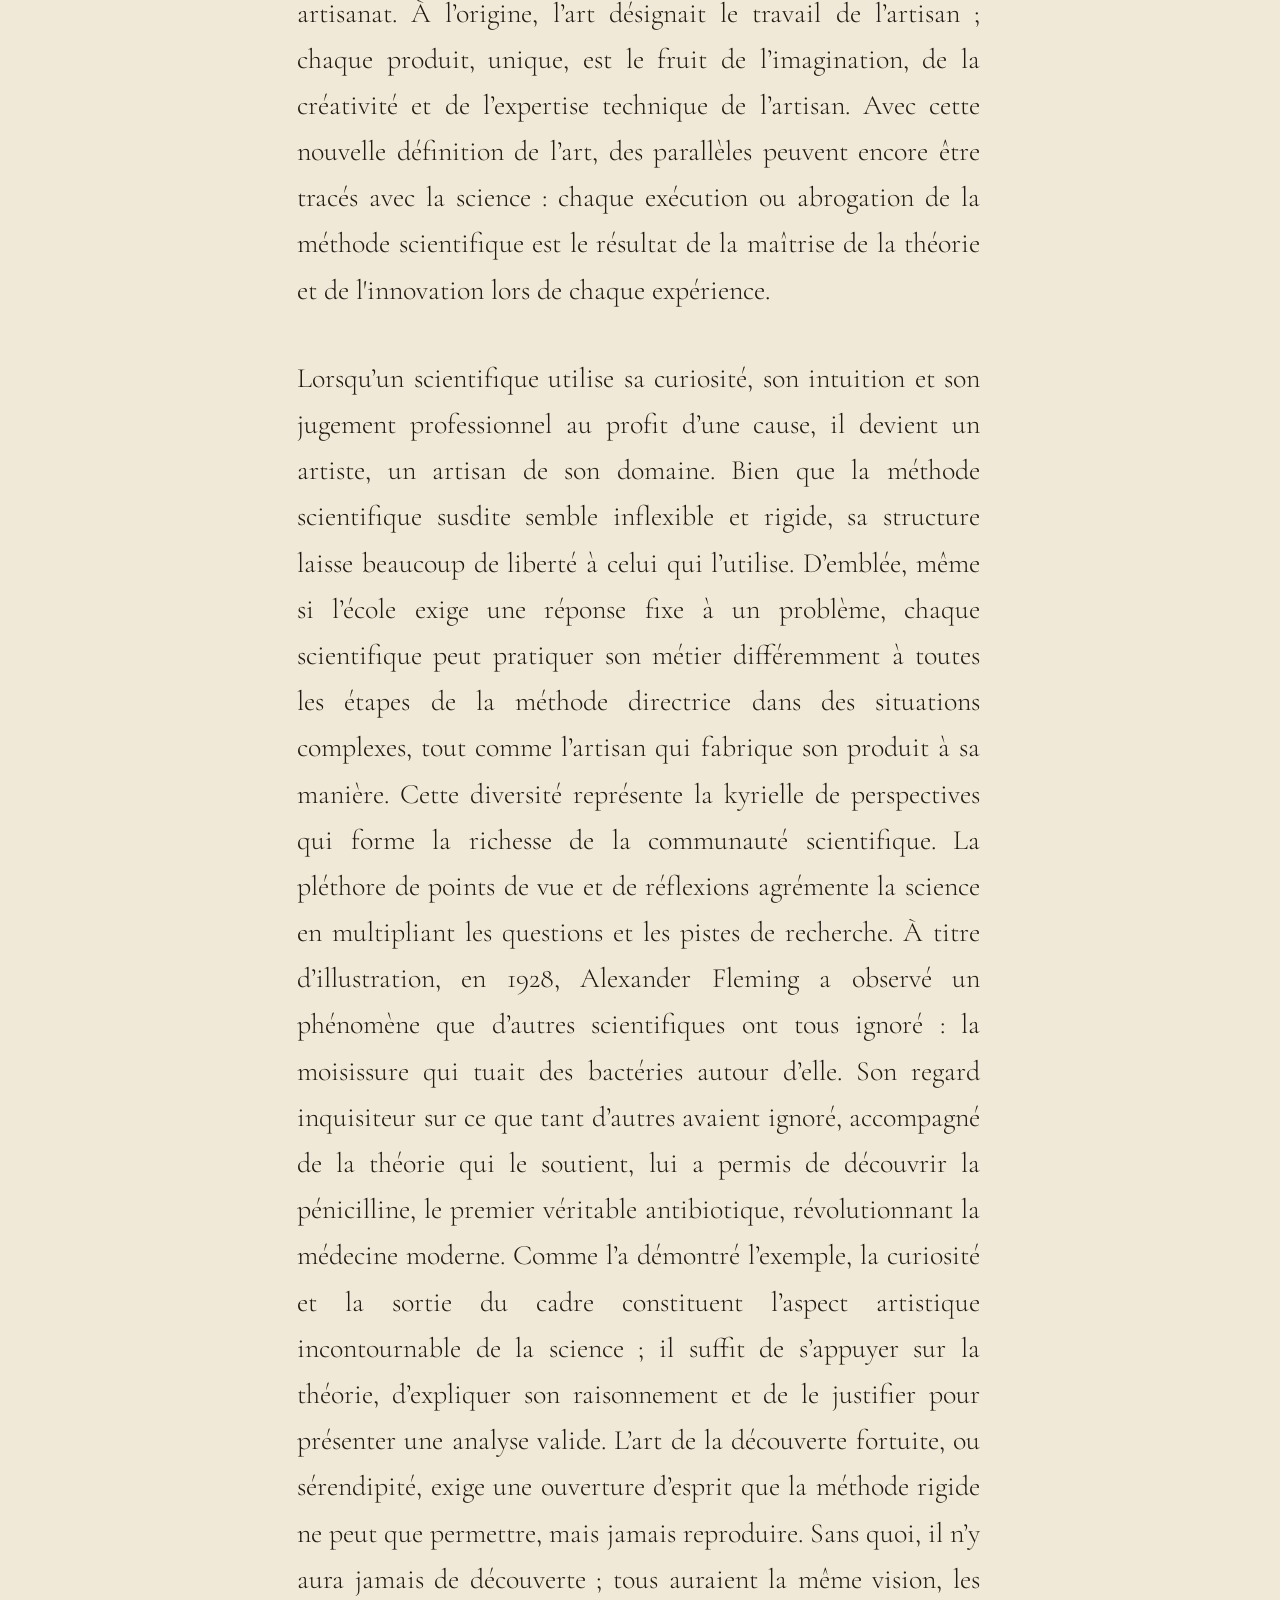
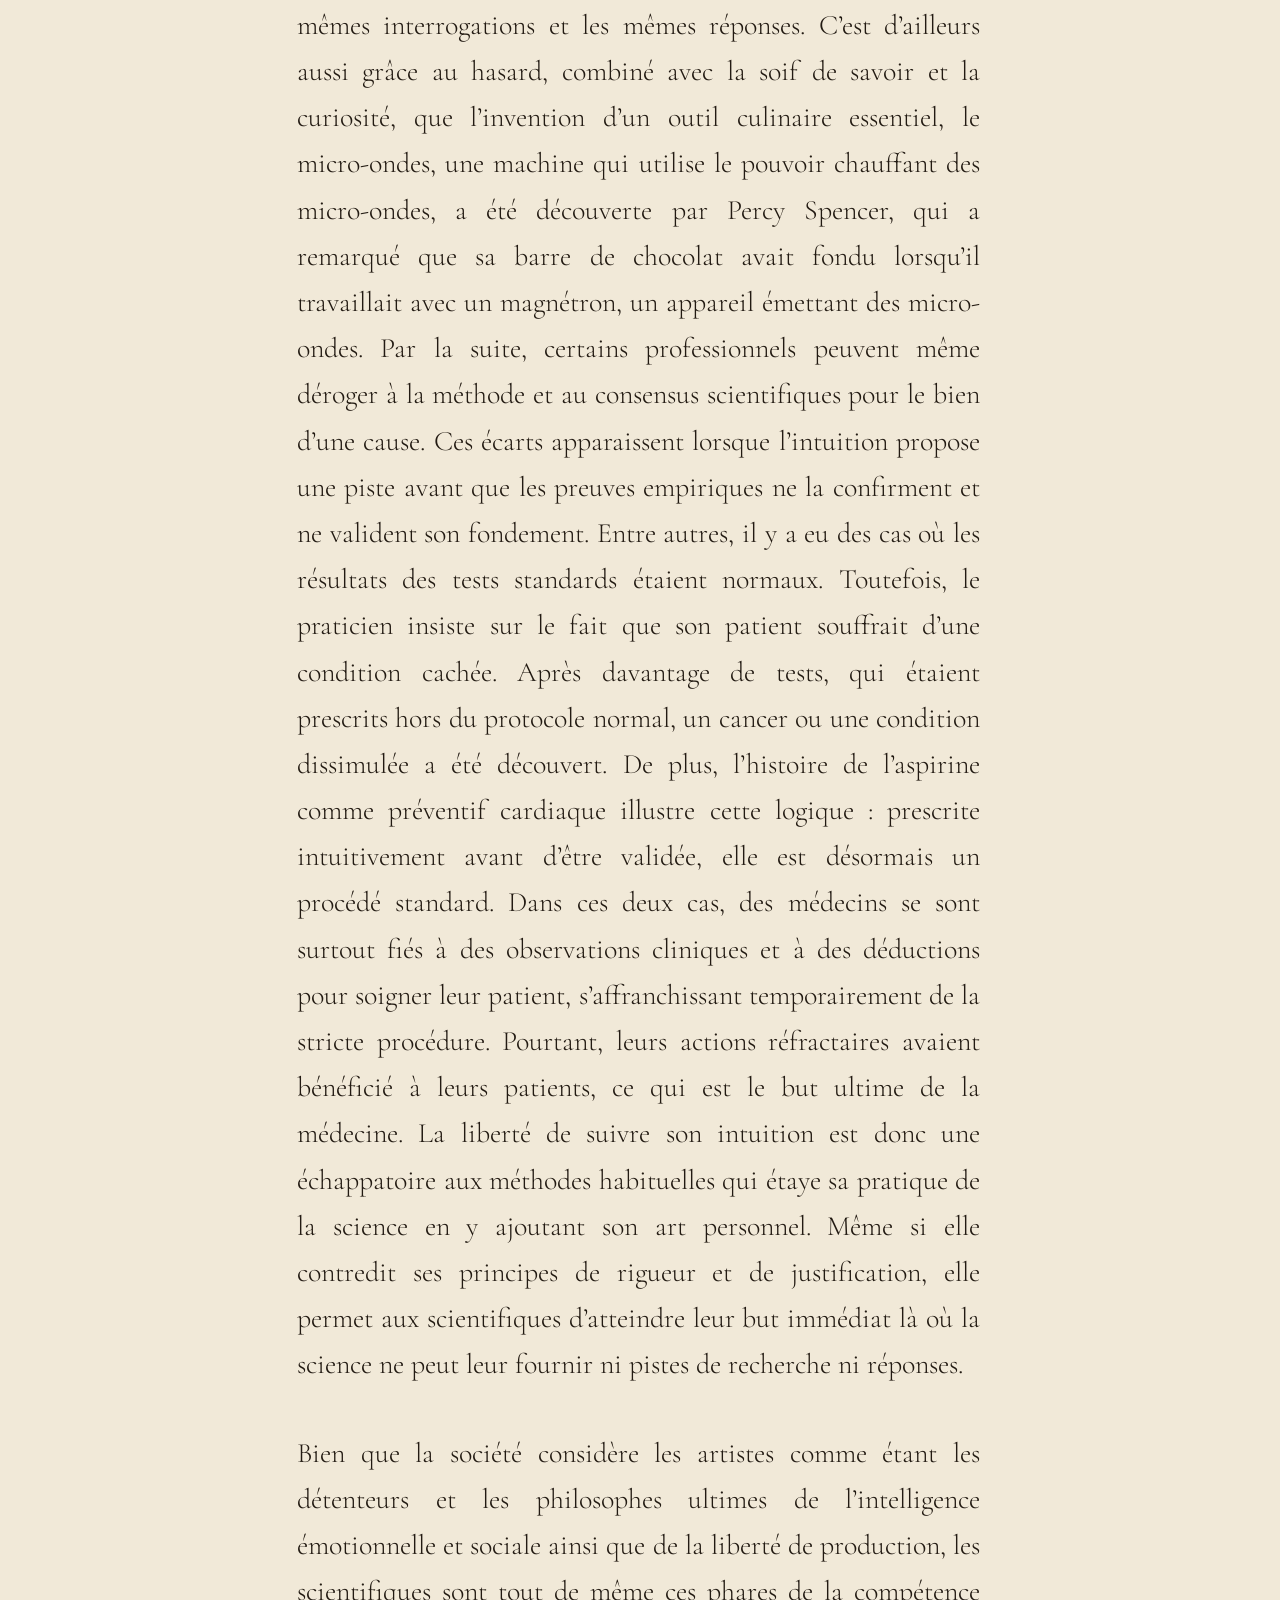
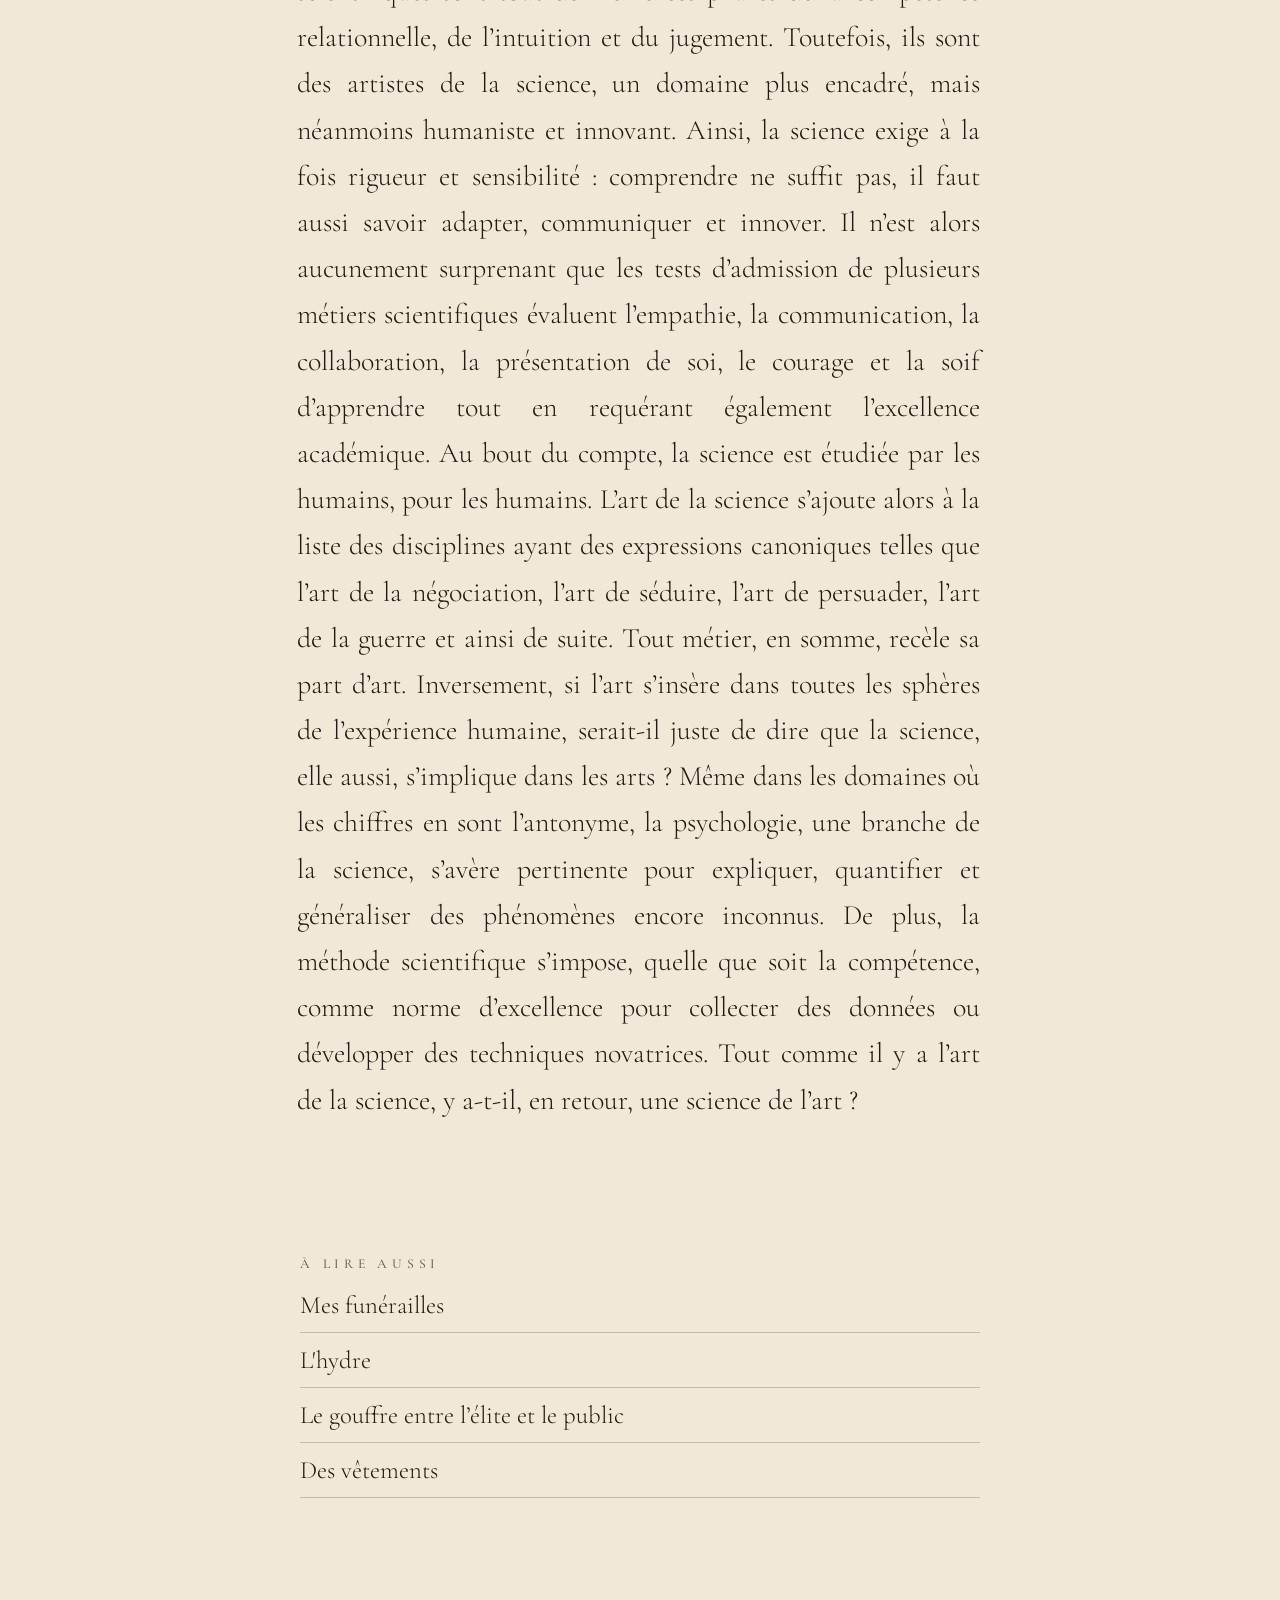
==== commit 6adec463: "Update index.html" ====
--- a/textes/l-art-de-la-science/index.html
+++ b/textes/l-art-de-la-science/index.html
@@ -73,9 +73,9 @@
 
 <p class="pp l" style="text-align:justify">Voici un extrait d’un des textes fondateurs de la déontologie clinique, le serment d’Hippocrate, une déclaration solennelle écrite par le père de la médecine à laquelle tous les professionnels exerçant dans ce domaine doivent prêter serment. Datant pourtant des alentours du IVᵉ siècle avant J.-C., cette relique du passé lointain résonne encore de sa promesse de rigueur morale dans les facultés de médecine des universités. Bien que le contenu de ce serment ait grandement changé, le clinicien pionnier de la Grèce antique en demeure l’éponyme. De plus, les valeurs fondamentales de la médecine occidentale telles que le partage des connaissances, la bienveillance et la discrétion, promises jadis et encore transmises aujourd’hui, forment les racines de cette profession. Ces racines puisent dans le sol de l’éducation et de la culture leur eau et leurs nutriments pour faire éclore les fleurs de la pratique clinique, chacune poussant de la terre de la science. Malgré leurs origines communes, chaque médecin arbore fièrement ses différentes façons d’exercer son métier, que ce soient des diagnostics variés, des traitements divers ou les nuances des pronostics, tous pouvant évoquer une analyse variée de la même question, tout en étant appropriés ; ainsi, le praticien d’une même science peut interpréter une même situation d’une myriade de façons. Pourtant, la médecine est bien considérée comme une science. Comment alors peut-elle être si fluctuante alors qu’elle est établie sur des théories quantitatives et généralisées ? Comment expliquer cet éventail de diversité tandis que les faits dans les livres se veulent universels ? Hippocrate a suggéré la réponse à ces questions dans son serment susmentionné en considérant la médecine comme un art qu’il exerce. Il convient donc de soutenir que la médecine, tout comme d'autres domaines, est à la fois une science et un art, en raison des compétences émotionnelles et sociales indispensables pour appliquer la méthode scientifique à la réalité, ainsi que des libertés qu'un scientifique peut prendre pour adapter les faits appris à chaque situation.</p>
 
-<p class="pp l" style="text-align:justify">L’un est qualifié de subjectif, l’autre, d’objectif ; entre la bataille du relatif et de l’absolu, l’art et la science se balancent tels un funambule sur son fil. Lorsque l’un prend trop de place, l’équilibre se rompt et la chute devient inévitable. Une juste proportion est donc requise. Si l’art se définit comme étant « une activité créatrice visant à produire des œuvres destinées à toucher les sens et les émotions du public [...] » (Alarcon), la science est définie par sa méthode : la méthode scientifique. Cette méthode est séquentielle, structurée et immuable. Elle est établie sur l’observation d’un phénomène, la formulation d’une problématique, la recherche, l’élaboration d’une hypothèse, l’expérimentation, l’analyse des données, la conclusion, le partage des résultats, puis la répétition des expériences. </p>
+<p class="pp l" style="text-align:justify">L’un est qualifié de subjectif, l’autre, d’objectif ; entre la bataille du relatif et de l’absolu, l’art et la science se balancent tels un funambule sur son fil. Lorsque l’un prend trop de place, l’équilibre se rompt et la chute devient inévitable. Une juste proportion est donc requise. Si l’art se définit comme étant « une activité créatrice visant à produire des œuvres destinées à toucher les sens et les émotions du public [...] » , la science est définie par sa méthode : la méthode scientifique. Cette méthode est séquentielle, structurée et immuable. Elle est établie sur l’observation d’un phénomène, la formulation d’une problématique, la recherche, l’élaboration d’une hypothèse, l’expérimentation, l’analyse des données, la conclusion, le partage des résultats, puis la répétition des expériences. </p>
 
-<p class="pp l" style="text-align:justify">Pour valoriser son travail, le scientifique doit intégrer l’art  comme compétence relationnelle, au même titre que le stéthoscope, le bécher ou le microscope sont essentiels à son métier. D’abord, le scientifique doit trouver une problématique pertinente pour le grand public et un protocole qui respecte les contraintes du contexte dans lequel il se retrouve, telles que l’éthique et les ressources disponibles. Ensuite, il devra diffuser ses découvertes afin de partager ses connaissances avec le monde. Dans des circonstances cliniques, il doit être à l’écoute autant du verbal que du non-verbal de ses patients pour déduire le meilleur traitement qu’il peut offrir. Il faut donc être sensible aux besoins des autres ainsi qu’à leurs contraintes et savoir communiquer efficacement et avec charisme pour promouvoir son travail ardu. L’exemple de l’obstétricien hongrois du XIXᵉ siècle Ignaz Semmelweis illustre bien cette réalité : malgré une découverte majeure, son style d’écriture rebutant a nui à la diffusion de ses idées. Ce clinicien avait démontré à ses collègues que la désinfection des mains dans une solution de chaux chlorée après une autopsie et avant l’examen d’une femme près de son accouchement pouvait réduire la mortalité infantile de 18 % à moins de 2 %. Le docteur Semmelweis avait certes raison. Toutefois, sa plume dite « répétitive, égocentrique et belliqueuse » (Baskett, Thomas F. On the shoulders of giants: eponyms and names in obstetrics and gynaecology. RCOG Press, 1996.) donnait l’impression d’insulter la communauté scientifique, ce qui ne lui avait pas permis d’instaurer l’hygiène des mains qu’il avait proposée. Ce rejet avait coûté des milliers de vies, privant des parturientes d’un geste préventif élémentaire. D’ailleurs, sa propre femme et ses collègues avaient tellement l’impression que ses découvertes ne pouvaient qu’être causées par de la folie qu’ils l’avaient interné dans un asile psychiatrique où il était mort quatorze jours plus tard à cause d’une plaie gangrenée attribuable aux châtiments physiques qu’il avait reçus. De surcroît, un scientifique doit autant maîtriser ses habiletés pratiques qu’émotionnelles et sociales, puisque certains sujets de recherche sont interdisciplinaires, exigeant la collaboration inévitable avec d’autres personnes. En outre, la réception des idées scientifiques dépend souvent de la réputation de leur auteur, de la même manière que la notoriété d’un artiste donne de la valeur à son œuvre. Par exemple, la communauté scientifique a longtemps suivi le scepticisme d’Albert Einstein envers certaines théories quantiques en raison de la renommée de ce génie du vingtième siècle. Ironiquement, la même communauté a rejeté la proposition de Semmelweis malgré ses preuves, alors que les hypothèses d’Einstein ont été acceptées bien au-delà de ce que les données justifiaient. Par ailleurs, ce prodige du XXᵉ siècle a été exclu du Manhattan Project, un projet visant à produire une bombe atomique, à cause de ses opinions politiques. Ce projet d’envergure mené lors de la Seconde Guerre mondiale représente le succès d’une collaboration exemplaire et colossale : il a embauché plus de 130 000 personnes, dont 3 000 à 5 000 physiciens. Ces exemples ci-dessus illustrent qu’en plus d’être sensibles et humanistes, les scientifiques doivent savoir coopérer et maintenir une image irréprochable pour faire avancer les découvertes de l’humanité. Ces qualités, bien qu’exigeantes par leur essence et leur quantité, sont essentielles ; sans elles, même le scientifique le plus rigoureux peine à transmettre ses découvertes, nonobstant leur pertinence, lui attribuant le stéréotype d’être austère, inaccessible et replié sur lui-même. En fin de compte, à quoi sert la connaissance si elle disparaît avec celui qui, seul, la détient ? </p>
+<p class="pp l" style="text-align:justify">Pour valoriser son travail, le scientifique doit intégrer l’art  comme compétence relationnelle, au même titre que le stéthoscope, le bécher ou le microscope sont essentiels à son métier. D’abord, le scientifique doit trouver une problématique pertinente pour le grand public et un protocole qui respecte les contraintes du contexte dans lequel il se retrouve, telles que l’éthique et les ressources disponibles. Ensuite, il devra diffuser ses découvertes afin de partager ses connaissances avec le monde. Dans des circonstances cliniques, il doit être à l’écoute autant du verbal que du non-verbal de ses patients pour déduire le meilleur traitement qu’il peut offrir. Il faut donc être sensible aux besoins des autres ainsi qu’à leurs contraintes et savoir communiquer efficacement et avec charisme pour promouvoir son travail ardu. L’exemple de l’obstétricien hongrois du XIXᵉ siècle Ignaz Semmelweis illustre bien cette réalité : malgré une découverte majeure, son style d’écriture rebutant a nui à la diffusion de ses idées. Ce clinicien avait démontré à ses collègues que la désinfection des mains dans une solution de chaux chlorée après une autopsie et avant l’examen d’une femme près de son accouchement pouvait réduire la mortalité infantile de 18 % à moins de 2 %. Le docteur Semmelweis avait certes raison. Toutefois, sa plume dite « répétitive, égocentrique et belliqueuse » donnait l’impression d’insulter la communauté scientifique, ce qui ne lui avait pas permis d’instaurer l’hygiène des mains qu’il avait proposée. Ce rejet avait coûté des milliers de vies, privant des parturientes d’un geste préventif élémentaire. D’ailleurs, sa propre femme et ses collègues avaient tellement l’impression que ses découvertes ne pouvaient qu’être causées par de la folie qu’ils l’avaient interné dans un asile psychiatrique où il était mort quatorze jours plus tard à cause d’une plaie gangrenée attribuable aux châtiments physiques qu’il avait reçus. De surcroît, un scientifique doit autant maîtriser ses habiletés pratiques qu’émotionnelles et sociales, puisque certains sujets de recherche sont interdisciplinaires, exigeant la collaboration inévitable avec d’autres personnes. En outre, la réception des idées scientifiques dépend souvent de la réputation de leur auteur, de la même manière que la notoriété d’un artiste donne de la valeur à son œuvre. Par exemple, la communauté scientifique a longtemps suivi le scepticisme d’Albert Einstein envers certaines théories quantiques en raison de la renommée de ce génie du vingtième siècle. Ironiquement, la même communauté a rejeté la proposition de Semmelweis malgré ses preuves, alors que les hypothèses d’Einstein ont été acceptées bien au-delà de ce que les données justifiaient. Par ailleurs, ce prodige du XXᵉ siècle a été exclu du Manhattan Project, un projet visant à produire une bombe atomique, à cause de ses opinions politiques. Ce projet d’envergure mené lors de la Seconde Guerre mondiale représente le succès d’une collaboration exemplaire et colossale : il a embauché plus de 130 000 personnes, dont 3 000 à 5 000 physiciens. Ces exemples ci-dessus illustrent qu’en plus d’être sensibles et humanistes, les scientifiques doivent savoir coopérer et maintenir une image irréprochable pour faire avancer les découvertes de l’humanité. Ces qualités, bien qu’exigeantes par leur essence et leur quantité, sont essentielles ; sans elles, même le scientifique le plus rigoureux peine à transmettre ses découvertes, nonobstant leur pertinence, lui attribuant le stéréotype d’être austère, inaccessible et replié sur lui-même. En fin de compte, à quoi sert la connaissance si elle disparaît avec celui qui, seul, la détient ? </p>
 
 <p class="pp l" style="text-align:justify">En plus d’être défini comme un vaisseau de la créativité humaine, le mot art tire ses racines étymologiques du latin ars qui veut originellement dire métier, talent, procédé, ruse et manière de se conduire. Avant d’inclure les œuvres des dix classes de l’art, le mot art prenait davantage le sens du mot artisanat. À l’origine, l’art désignait le travail de l’artisan ; chaque produit, unique, est le fruit de l’imagination, de la créativité et de l’expertise technique de l’artisan. Avec cette nouvelle définition de l’art, des parallèles peuvent encore être tracés avec la science : chaque exécution ou abrogation de la méthode scientifique est le résultat de la maîtrise de la théorie et de l'innovation lors de chaque expérience.</p>
 
